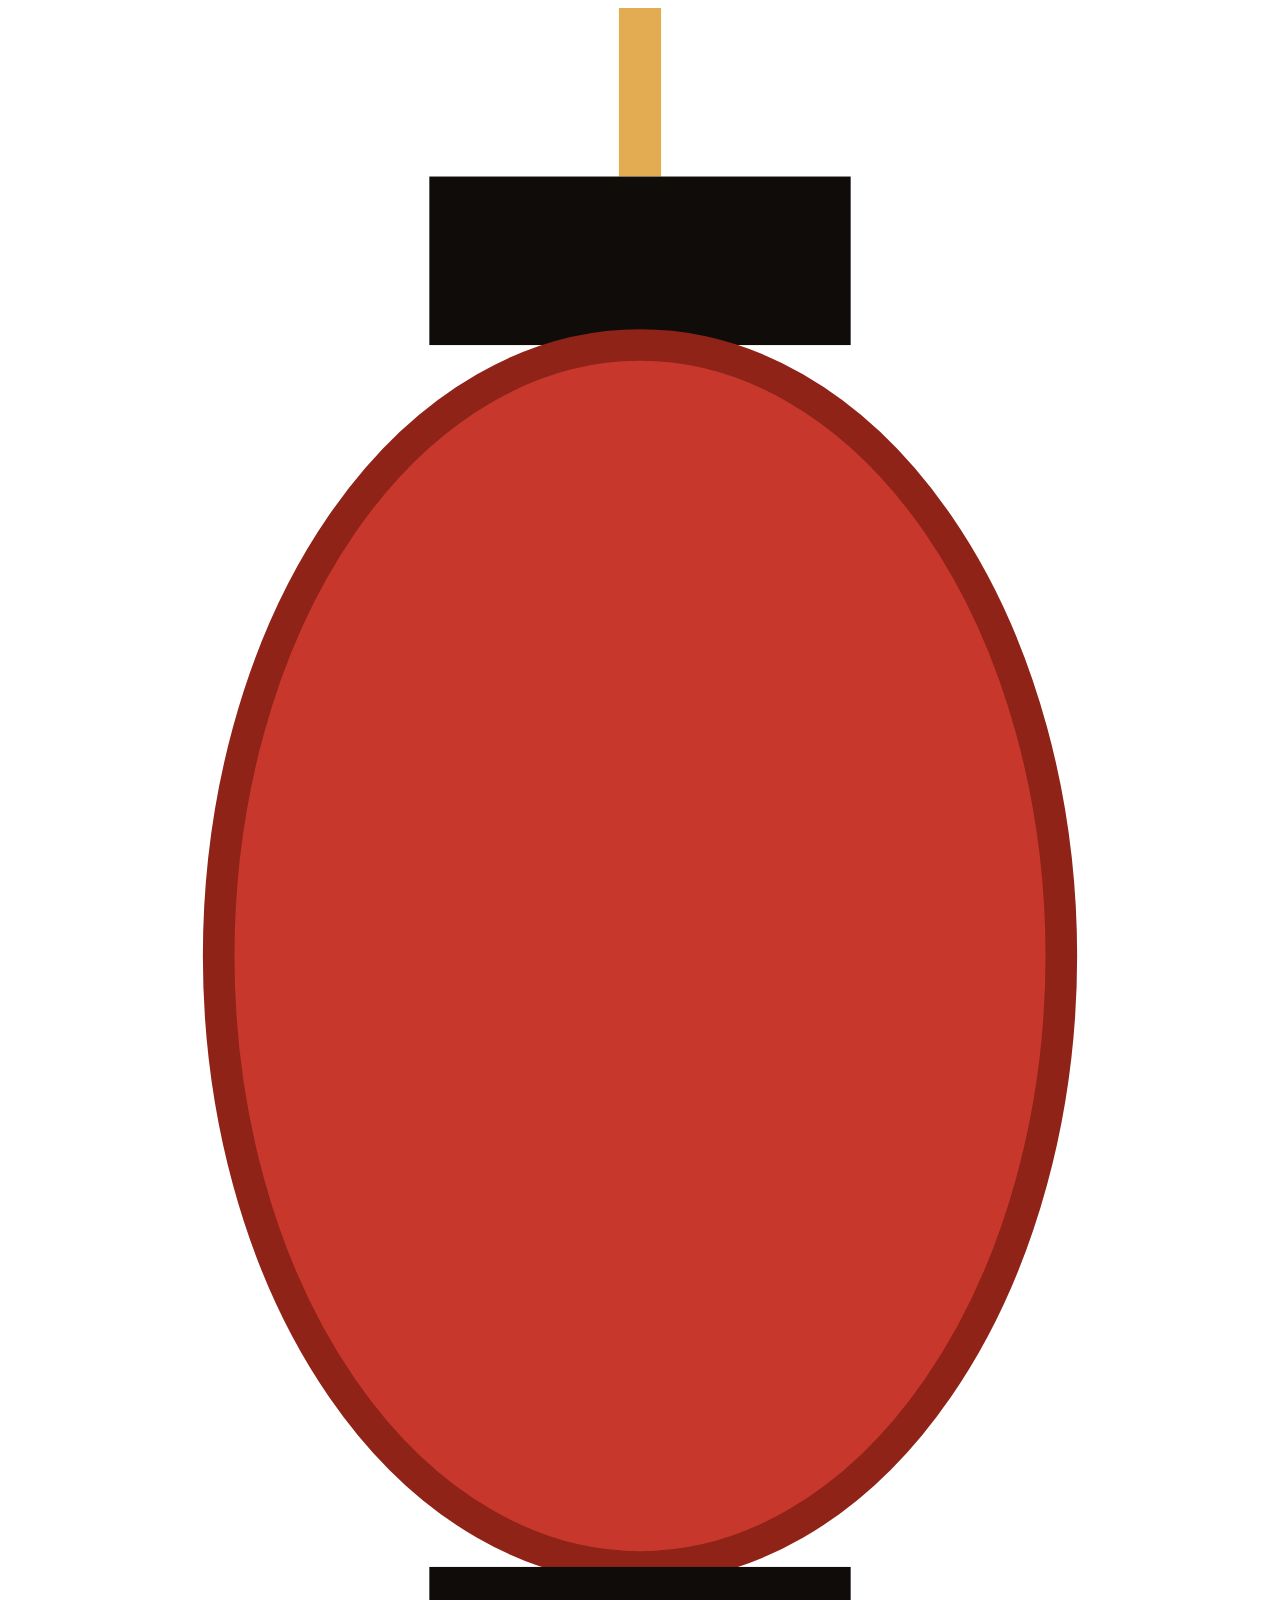
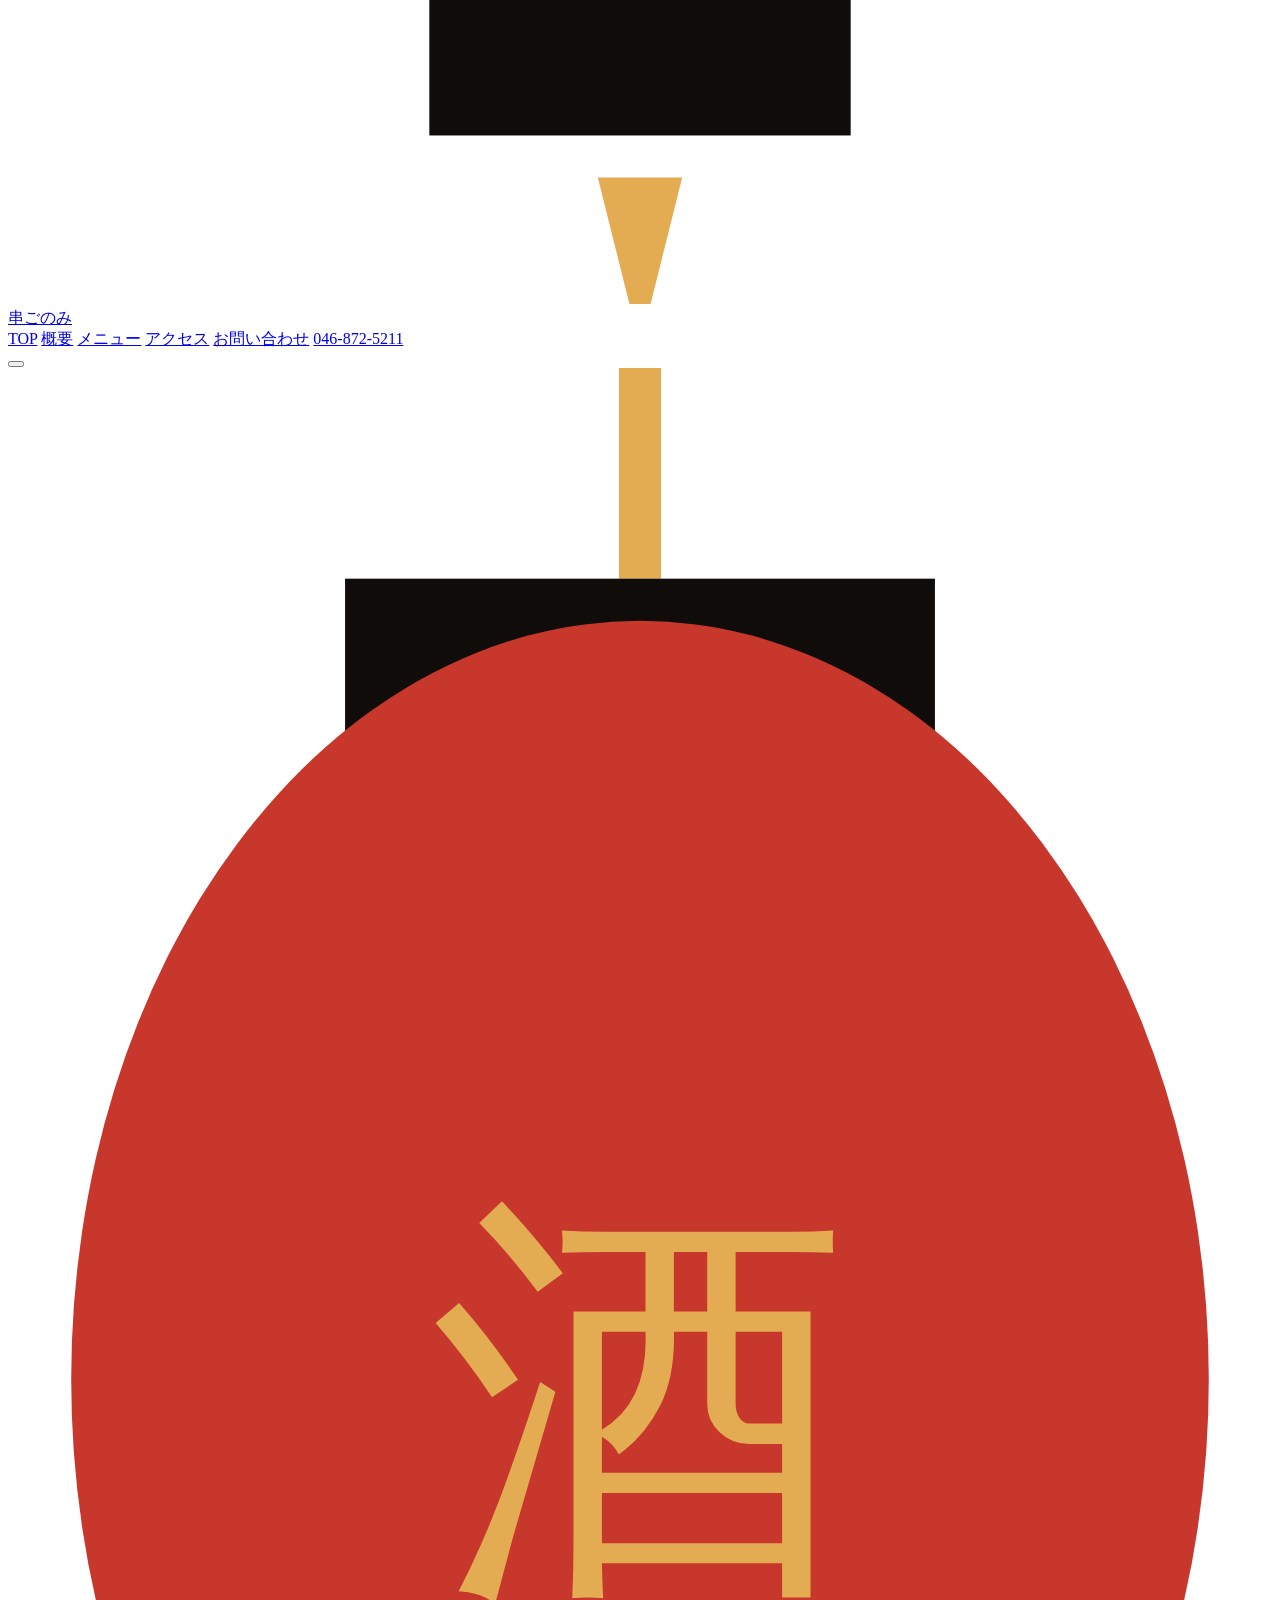
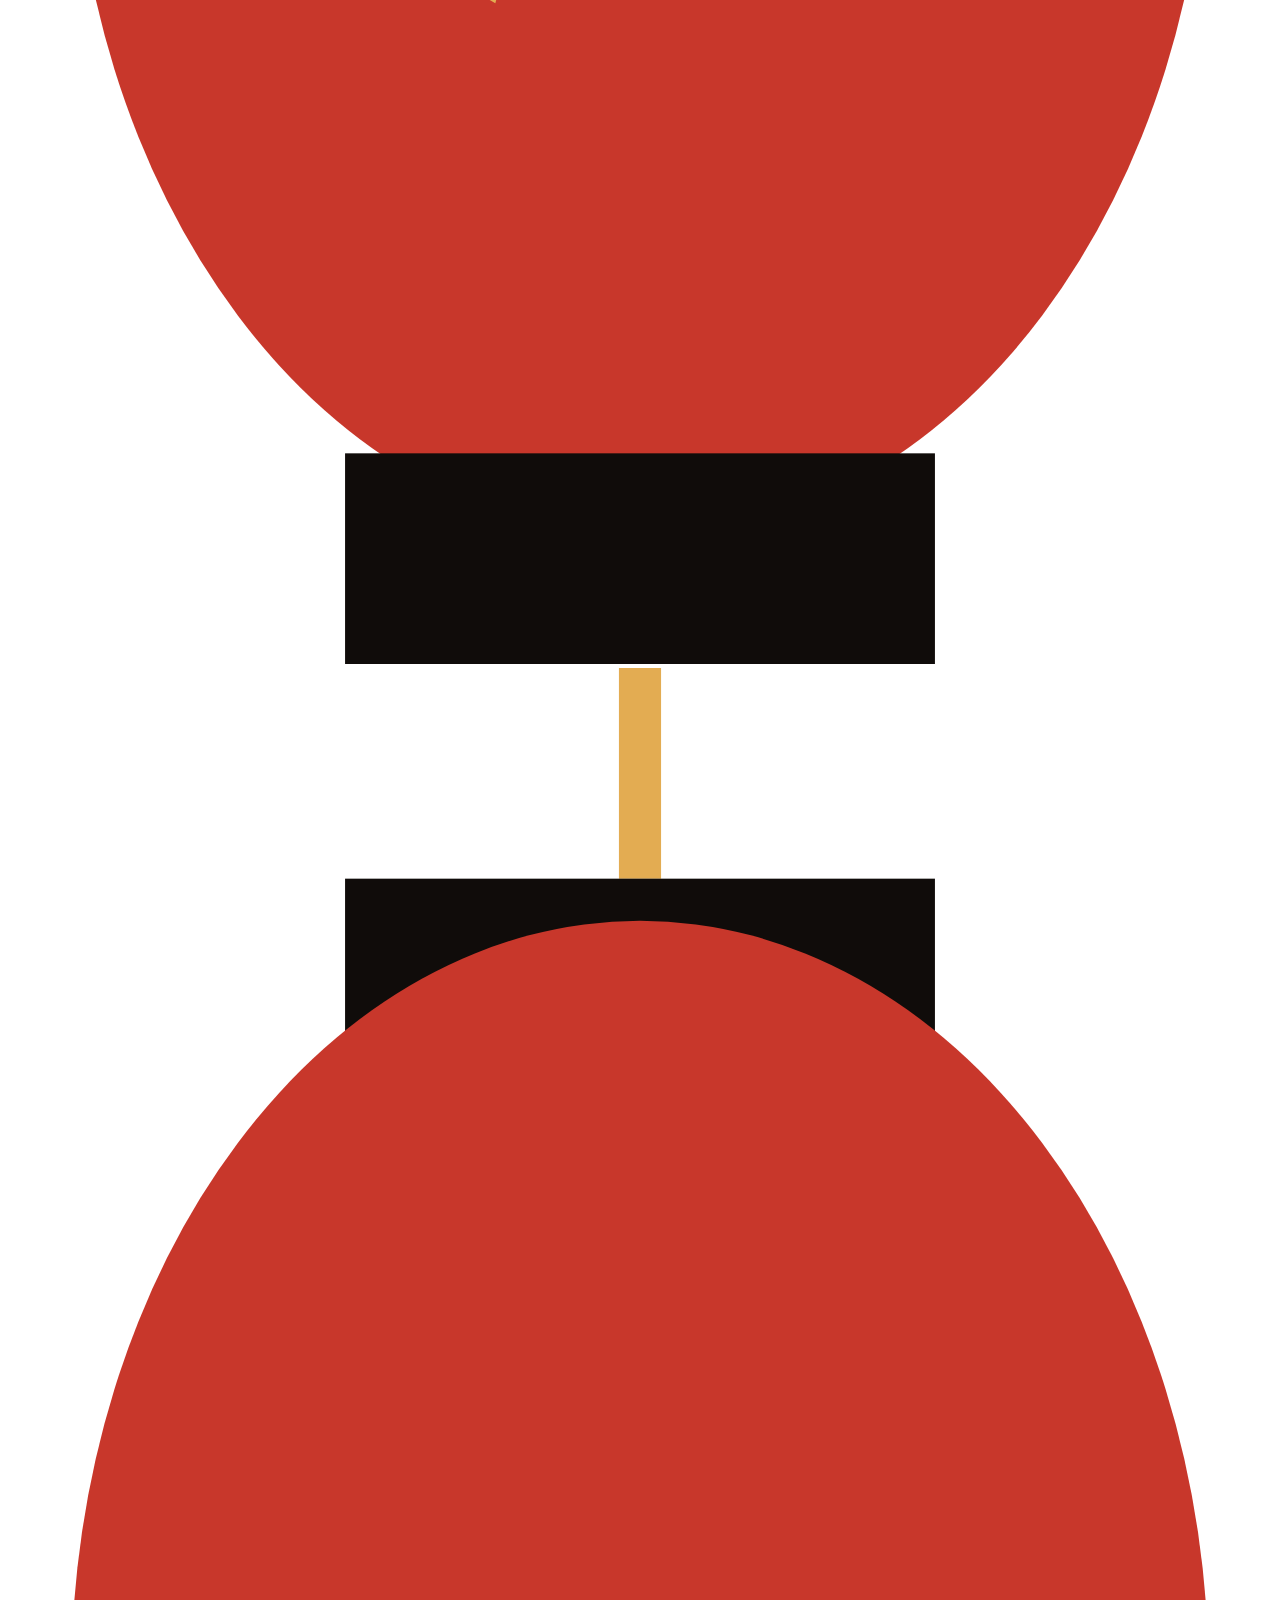
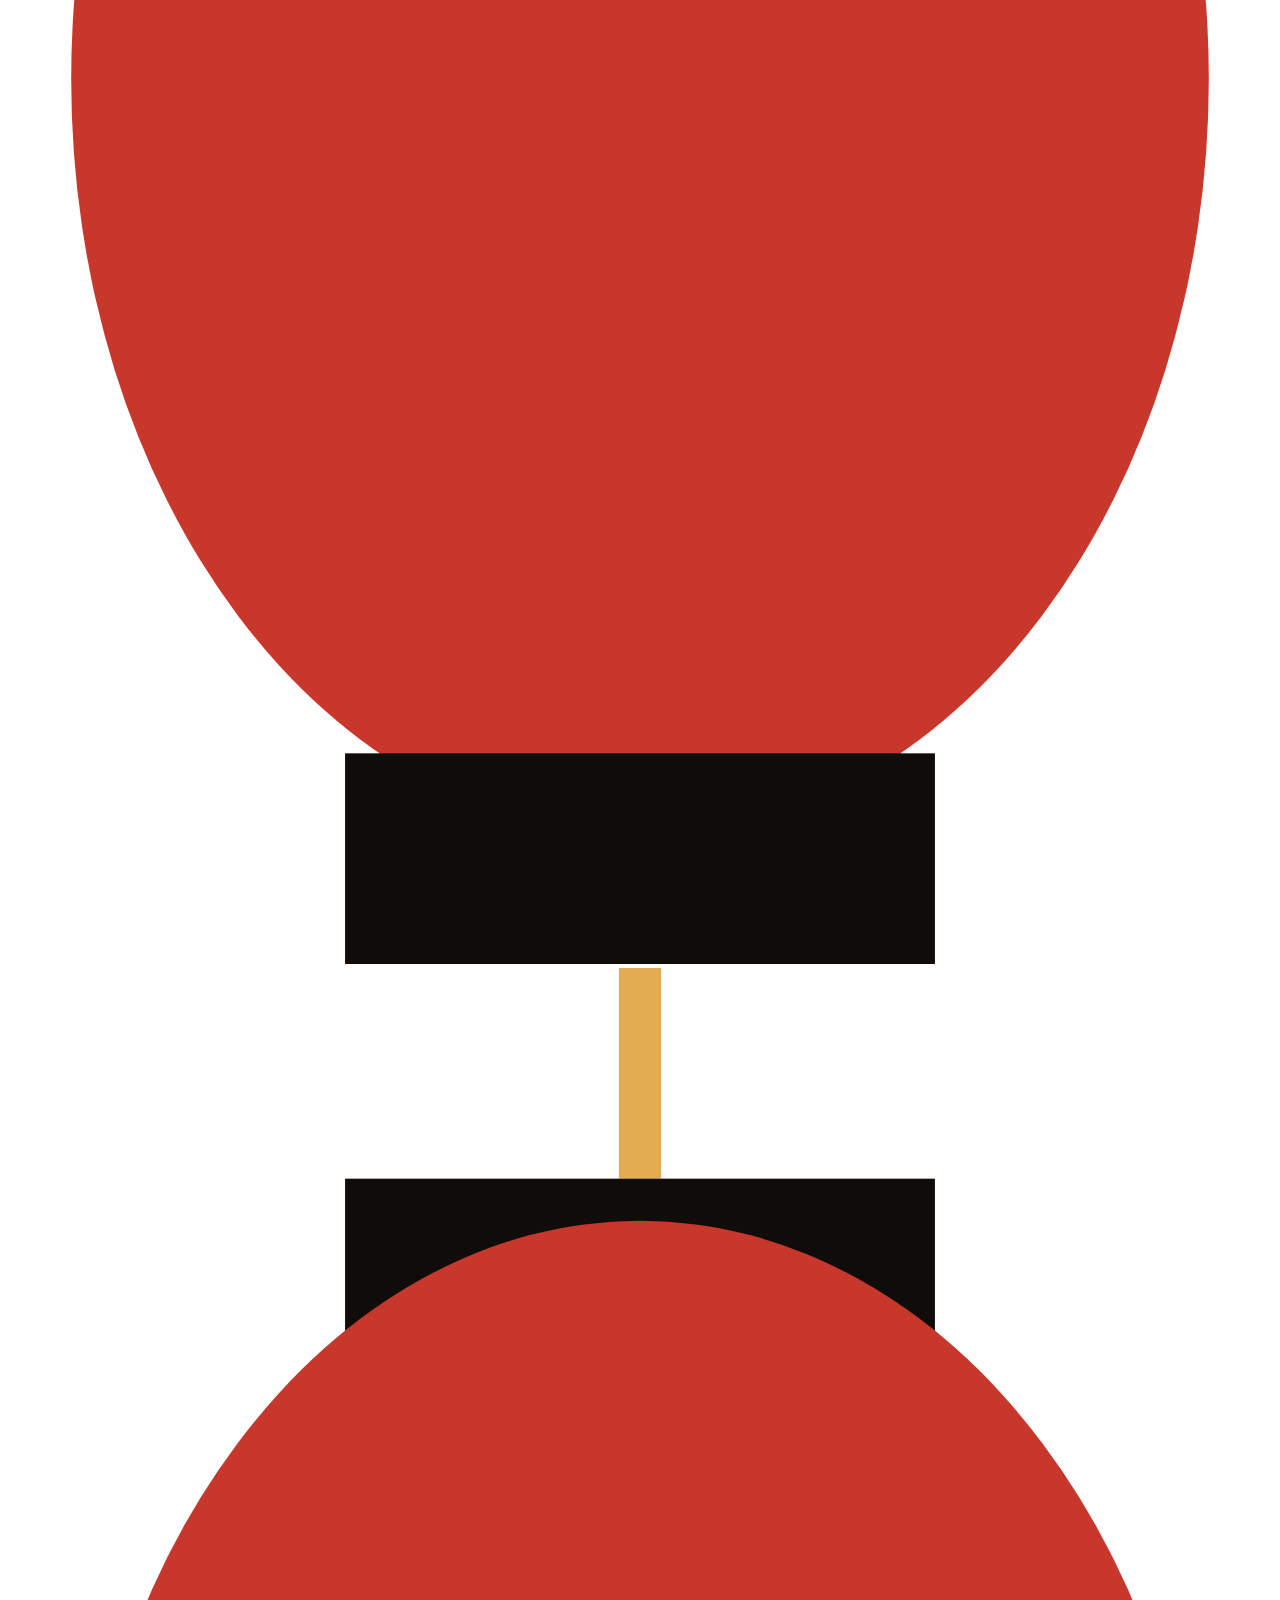
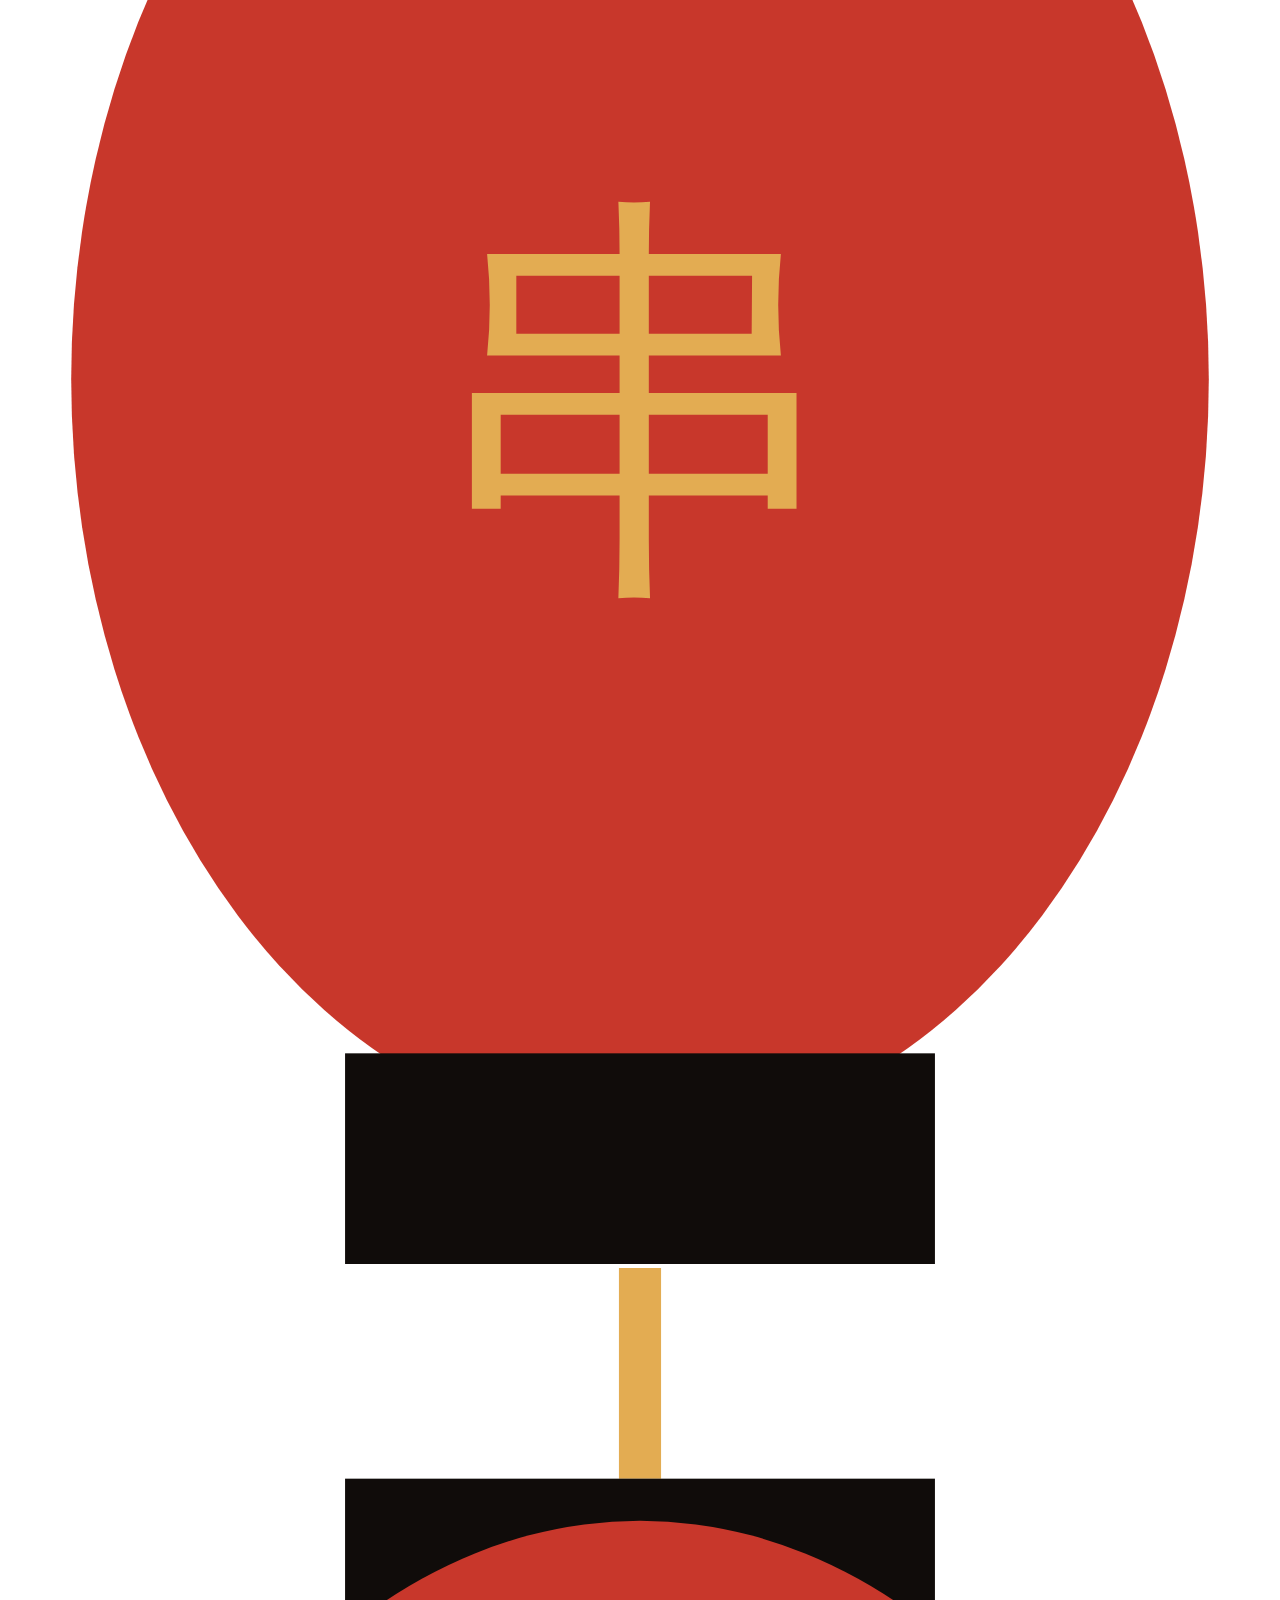
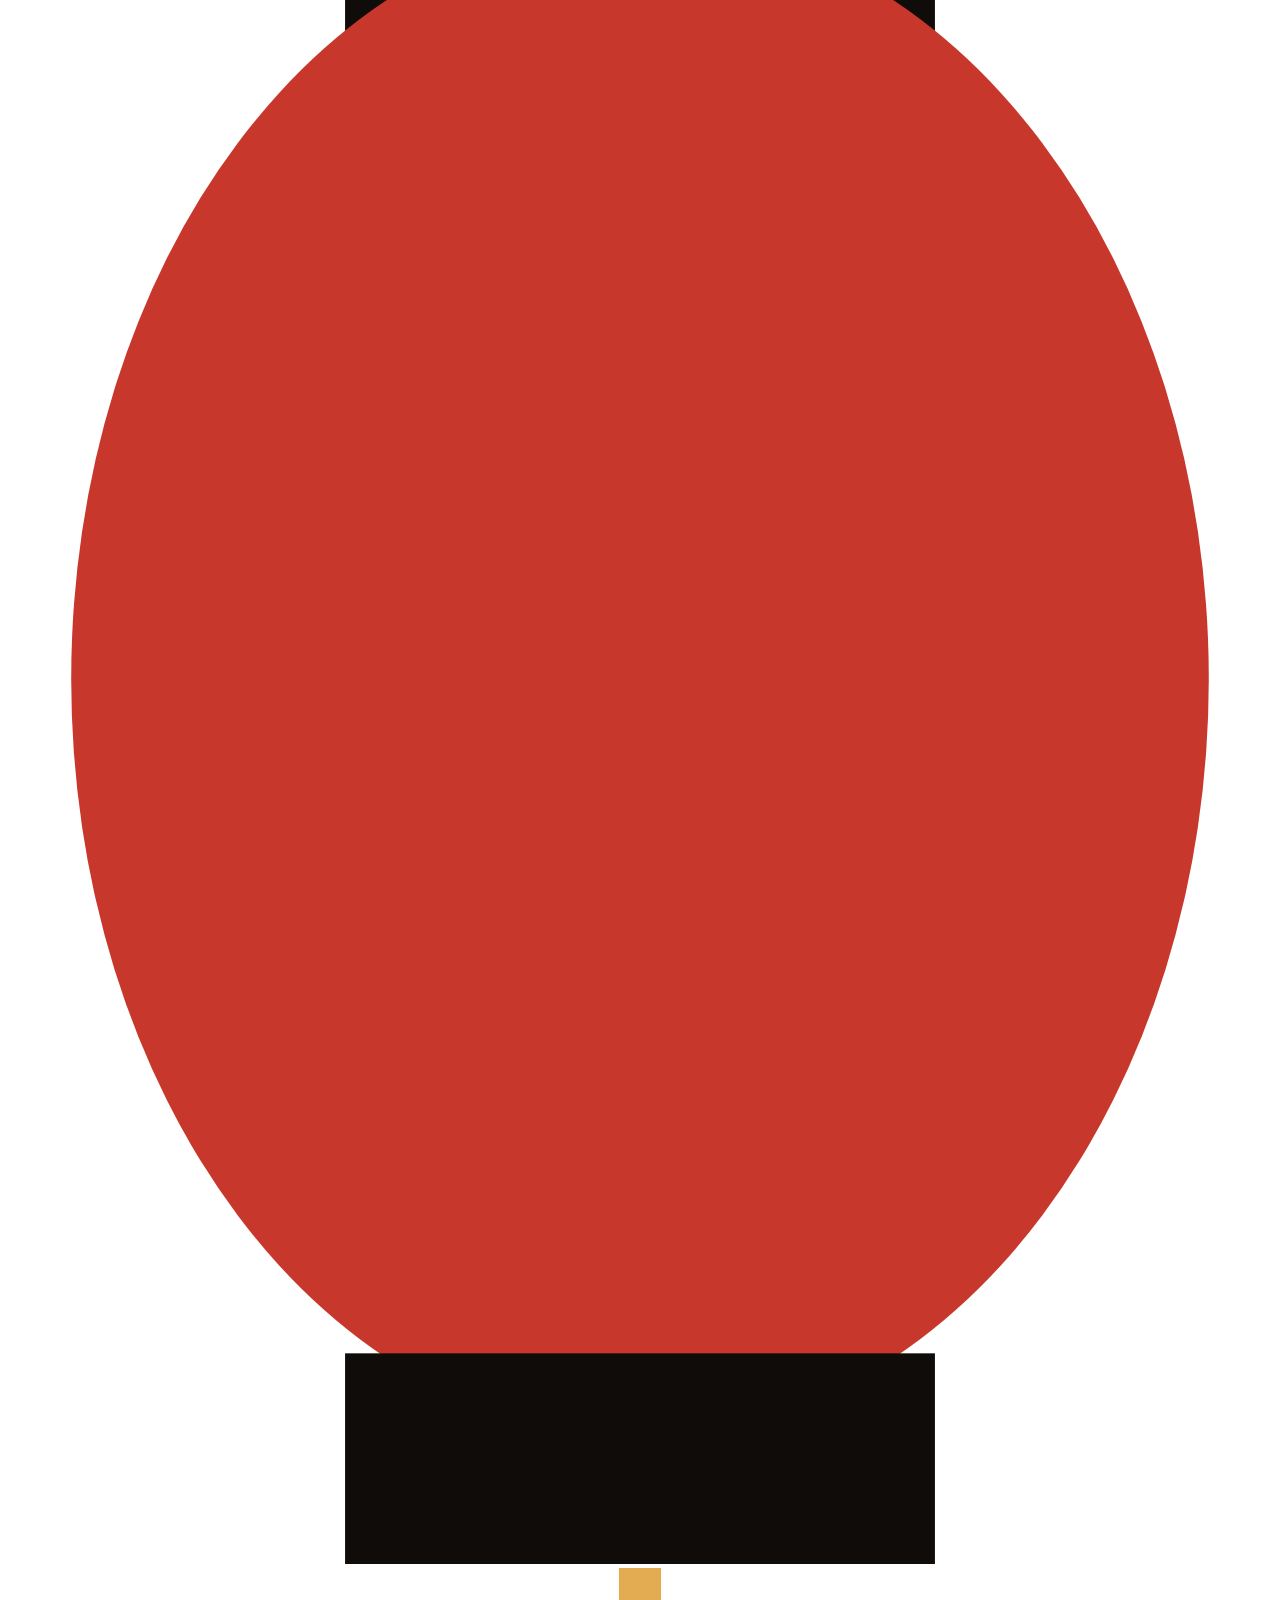
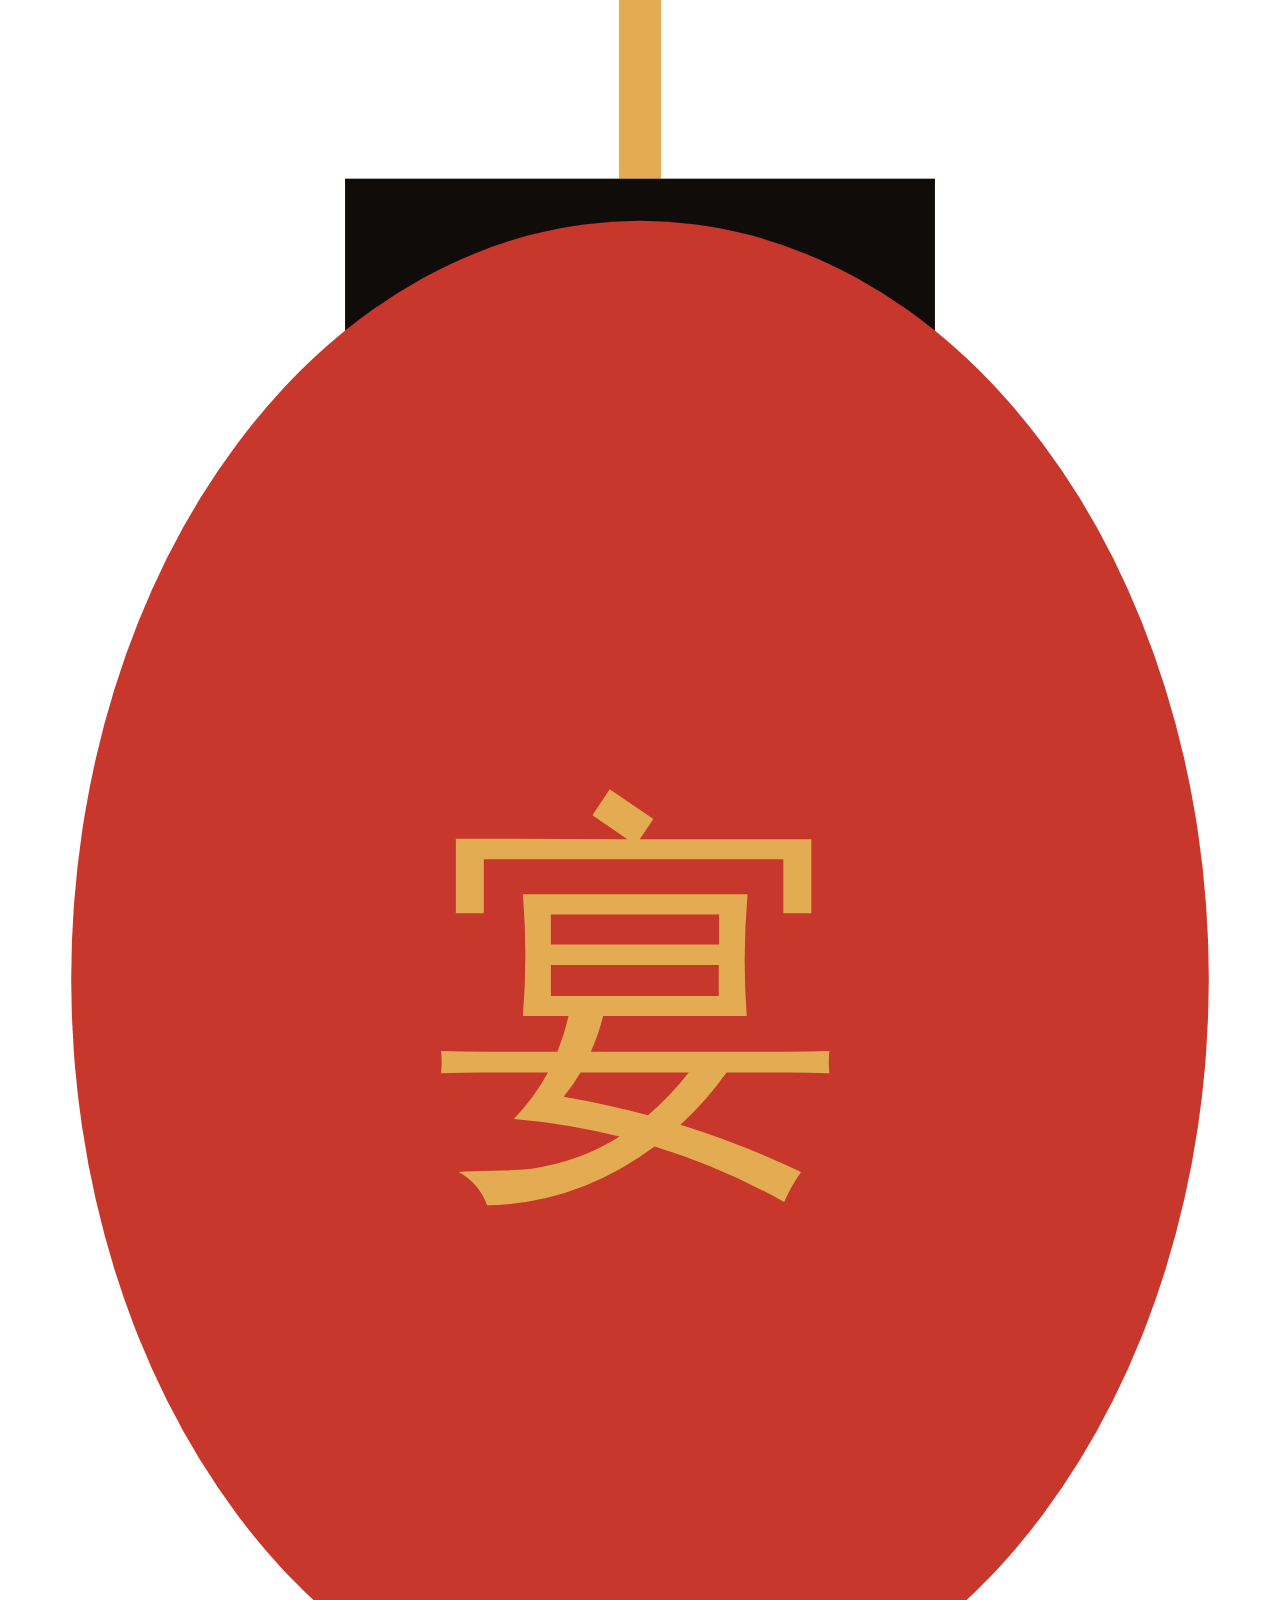
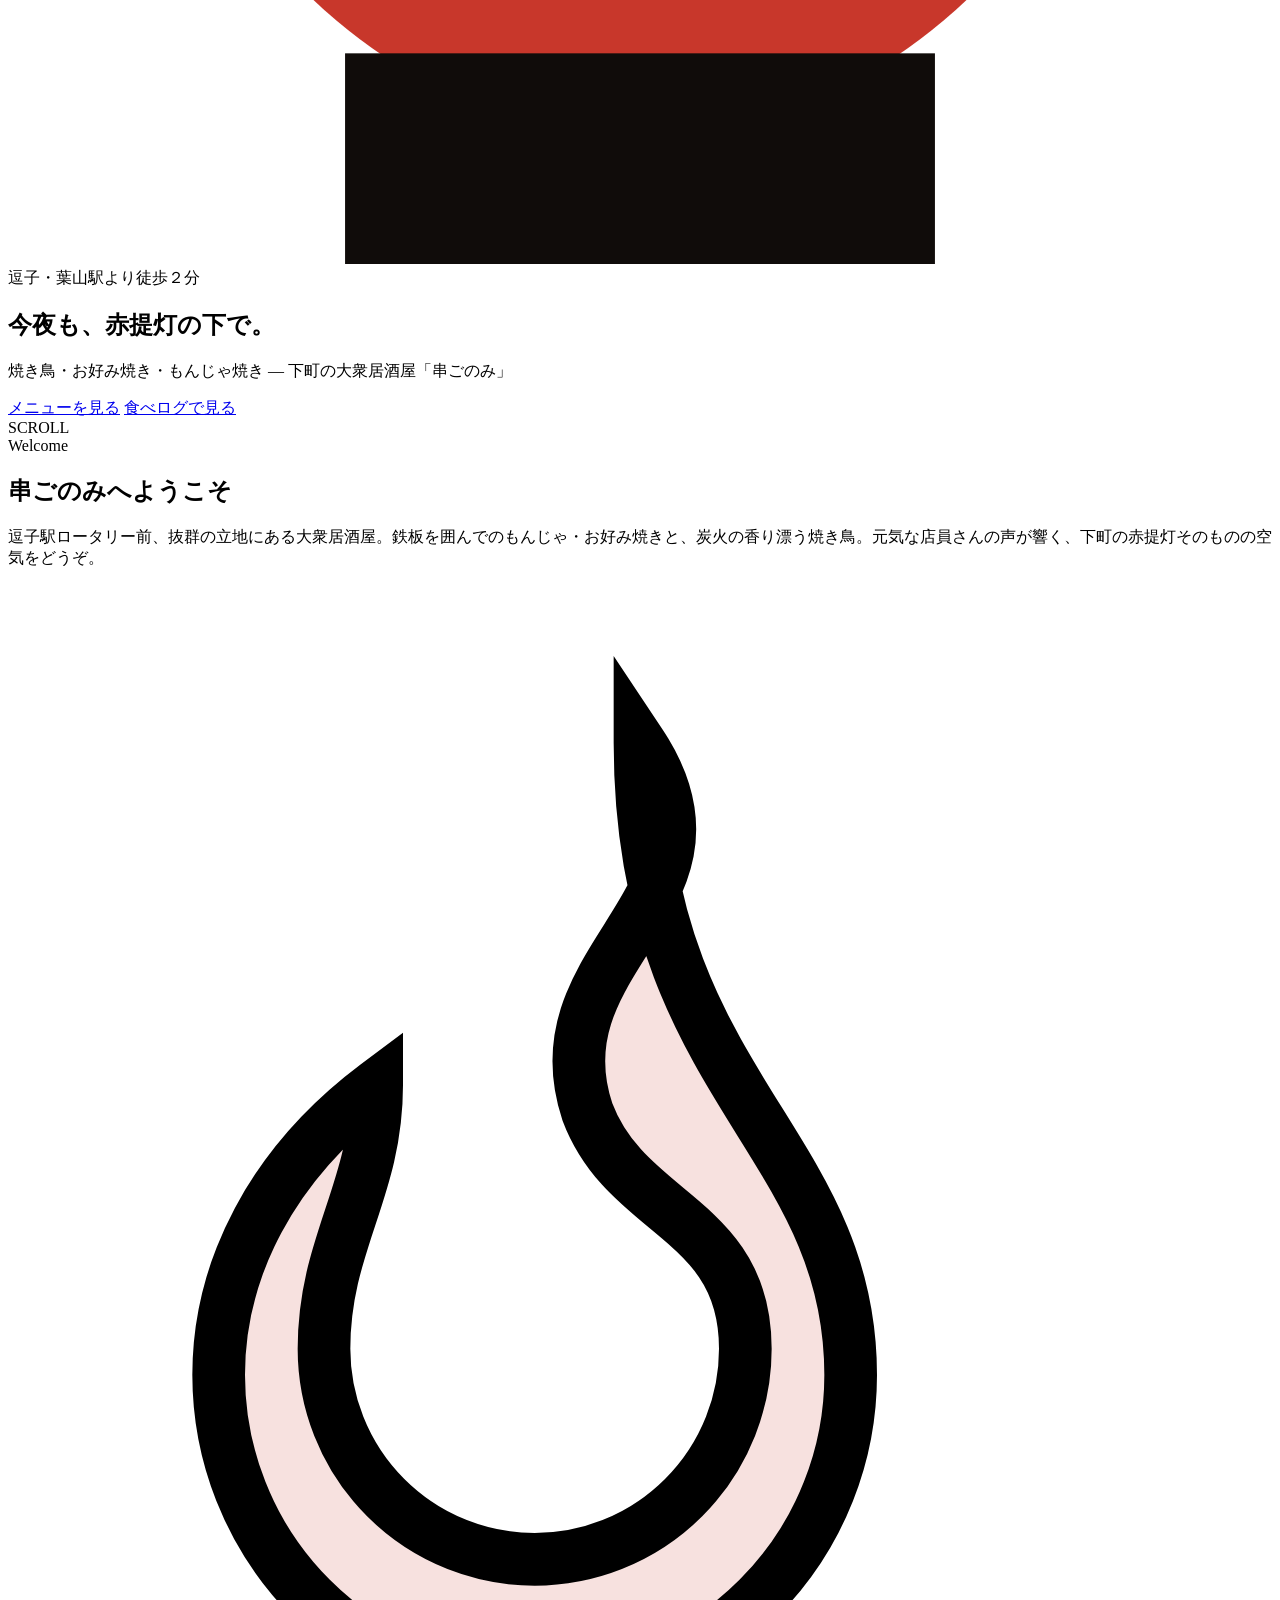
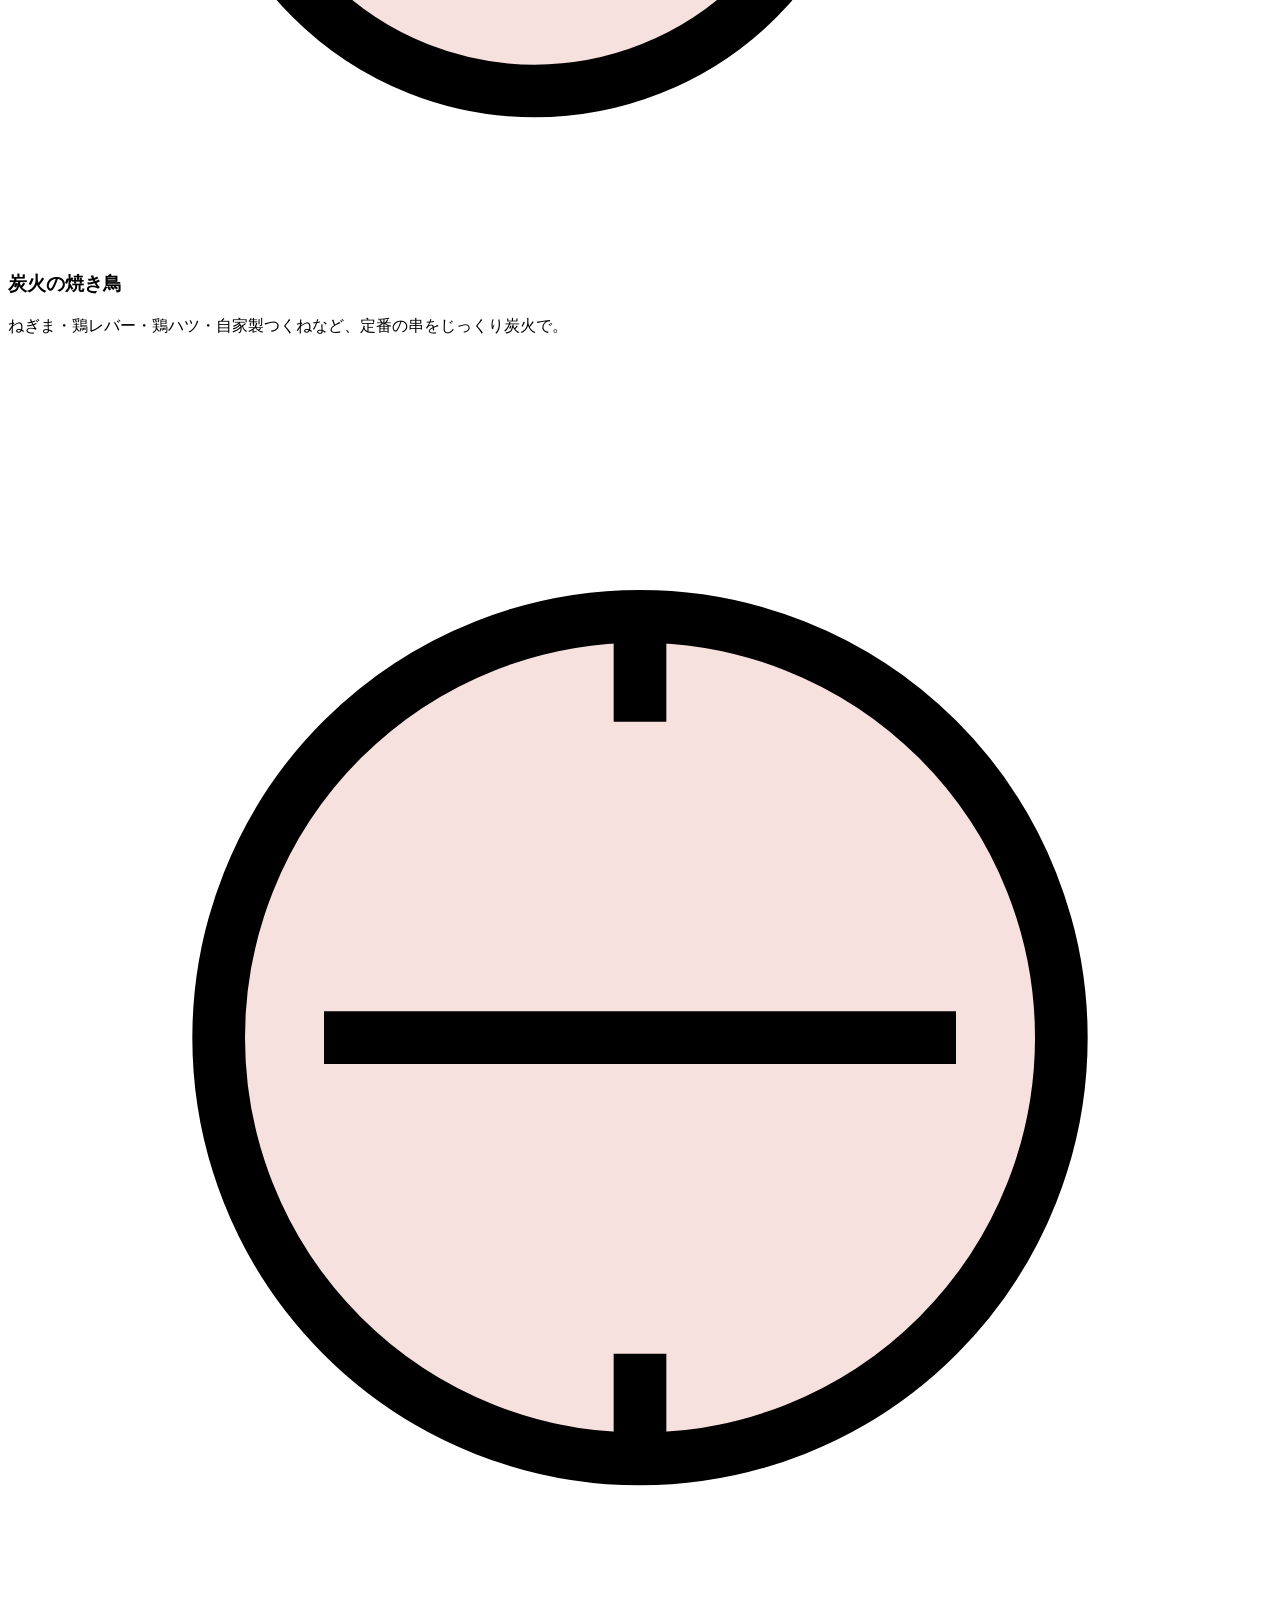
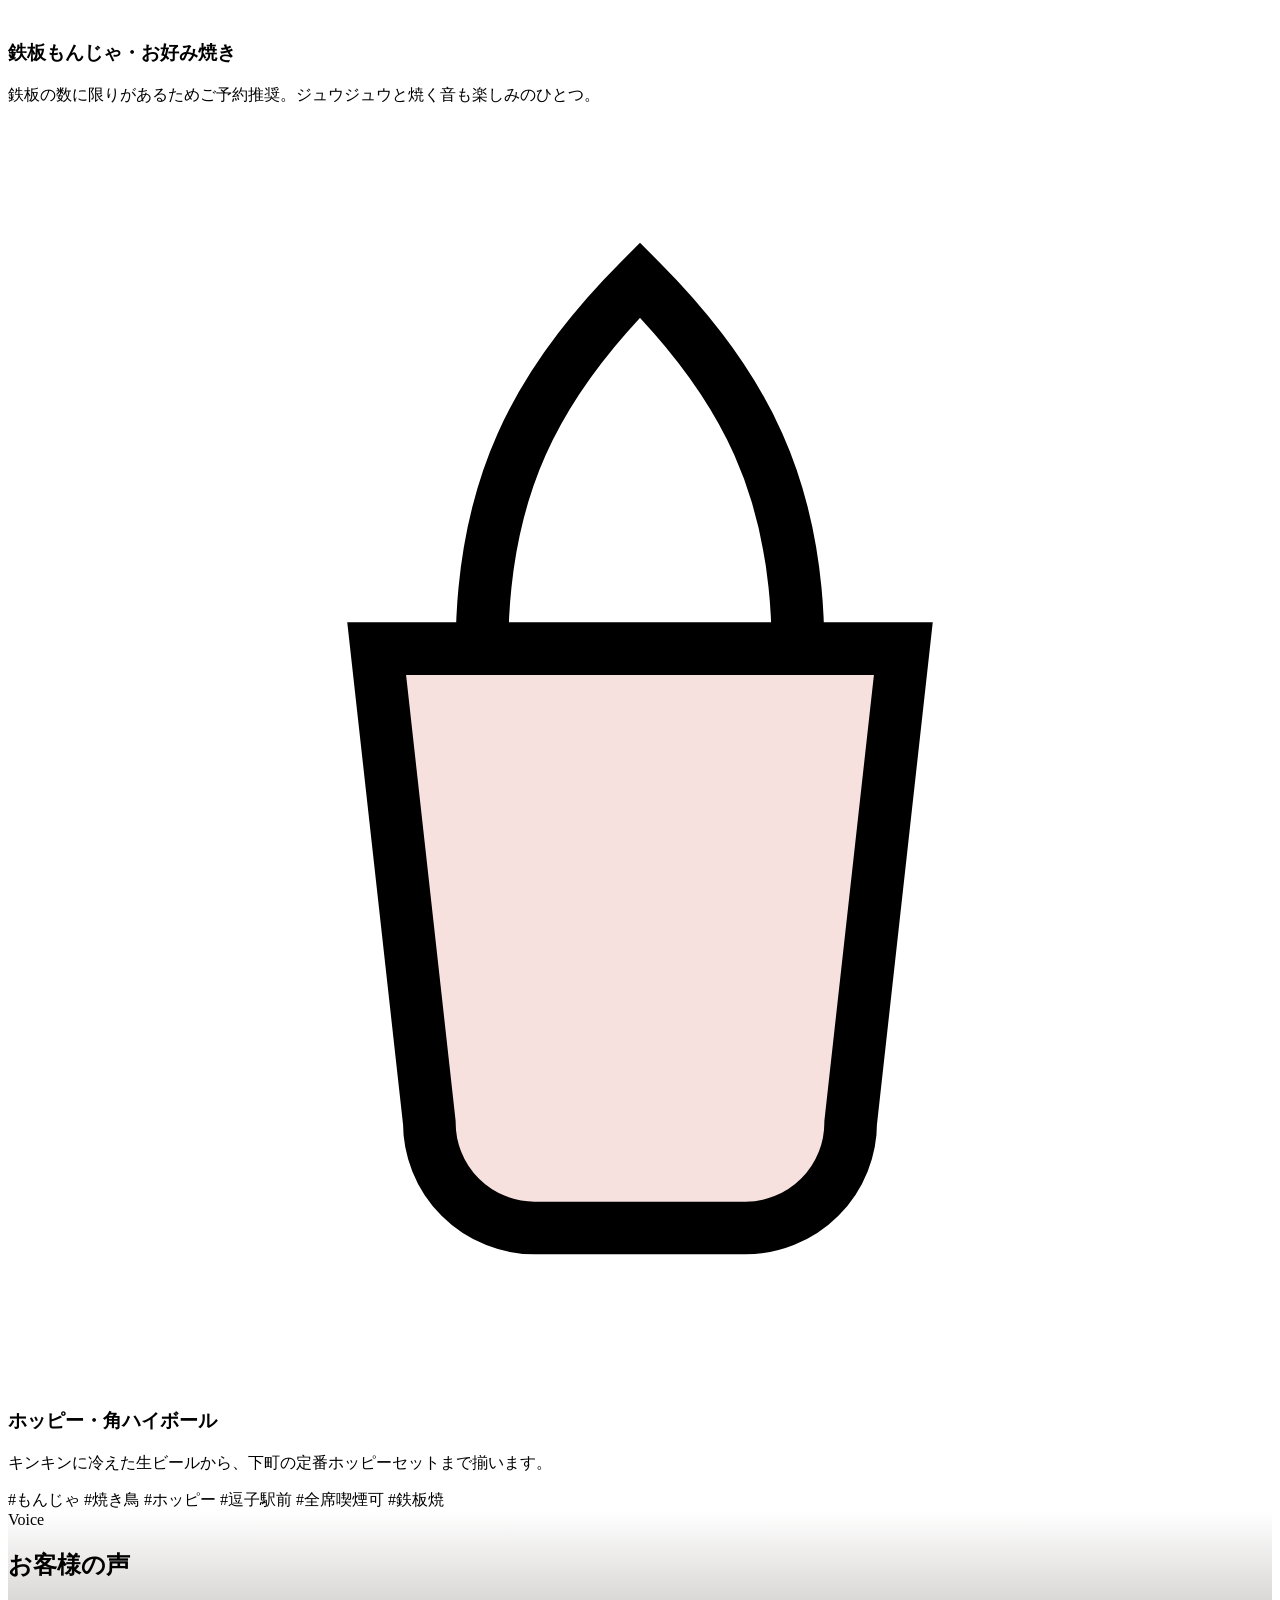
==== index.html @ 883f3aab "Add files via upload" ====
<!doctype html>
<html lang="ja">
<head>
<meta charset="UTF-8">
<meta name="viewport" content="width=device-width, initial-scale=1.0">
<title>串ごのみ｜逗子・葉山駅すぐの大衆居酒屋（焼き鳥・お好み焼き・もんじゃ）</title>
<meta name="description" content="逗子・葉山駅から徒歩2分。焼き鳥・お好み焼き・もんじゃが自慢の下町大衆居酒屋「串ごのみ」。赤提灯の灯る店内で、鉄板を囲みながらゆったりと。">
<link rel="icon" href="data:image/svg+xml,%3Csvg xmlns='http://www.w3.org/2000/svg' viewBox='0 0 60 90'%3E%3Cellipse cx='30' cy='45' rx='24' ry='32' fill='%23c8372b'/%3E%3Crect x='20' y='8' width='20' height='10' fill='%23100c0a'/%3E%3Crect x='20' y='72' width='20' height='10' fill='%23100c0a'/%3E%3C/svg%3E">
<link rel="stylesheet" href="css/style.css">
</head>
<body>

<div class="noren-curtain"><span></span><span></span><span></span><span></span></div>

<header class="site-header">
  <div class="header-inner">
    <a href="index.html" class="logo">
      <svg class="lantern-mini" viewBox="0 0 60 90" xmlns="http://www.w3.org/2000/svg">
        <line x1="30" y1="0" x2="30" y2="8" stroke="#e3ac52" stroke-width="2"/>
        <rect x="20" y="8" width="20" height="8" fill="#100c0a"/>
        <ellipse cx="30" cy="45" rx="20" ry="29" fill="#c8372b"/>
        <ellipse cx="30" cy="45" rx="20" ry="29" fill="none" stroke="#8f2318" stroke-width="1.5"/>
        <rect x="20" y="74" width="20" height="8" fill="#100c0a"/>
        <path d="M28 84 L32 84 L30 92 Z" fill="#e3ac52"/>
      </svg>
      串ごのみ
    </a>
    <nav class="nav">
      <a href="index.html">TOP</a>
      <a href="about.html">概要</a>
      <a href="menu.html">メニュー</a>
      <a href="access.html">アクセス</a>
      <a href="contact.html">お問い合わせ</a>
      <a href="tel:0468725211" class="btn-call">046-872-5211</a>
    </nav>
    <button class="hamburger" aria-label="メニュー"><span></span><span></span><span></span></button>
  </div>
</header>

<main>
  <section class="hero">
    <div class="hero-lanterns">
      <svg class="lantern" viewBox="0 0 60 90"><line x1="30" y1="0" x2="30" y2="10" stroke="#e3ac52" stroke-width="2"/><rect x="16" y="10" width="28" height="10" fill="#100c0a"/><ellipse cx="30" cy="48" rx="27" ry="36" fill="#c8372b"/><text x="30" y="56" text-anchor="middle" font-size="20" fill="#e3ac52" font-family="serif">酒</text><rect x="16" y="80" width="28" height="10" fill="#100c0a"/></svg>
      <svg class="lantern" viewBox="0 0 60 90"><line x1="30" y1="0" x2="30" y2="10" stroke="#e3ac52" stroke-width="2"/><rect x="16" y="10" width="28" height="10" fill="#100c0a"/><ellipse cx="30" cy="48" rx="27" ry="36" fill="#c8372b"/><rect x="16" y="80" width="28" height="10" fill="#100c0a"/></svg>
      <svg class="lantern" viewBox="0 0 60 90"><line x1="30" y1="0" x2="30" y2="10" stroke="#e3ac52" stroke-width="2"/><rect x="16" y="10" width="28" height="10" fill="#100c0a"/><ellipse cx="30" cy="48" rx="27" ry="36" fill="#c8372b"/><text x="30" y="56" text-anchor="middle" font-size="20" fill="#e3ac52" font-family="serif">串</text><rect x="16" y="80" width="28" height="10" fill="#100c0a"/></svg>
      <svg class="lantern" viewBox="0 0 60 90"><line x1="30" y1="0" x2="30" y2="10" stroke="#e3ac52" stroke-width="2"/><rect x="16" y="10" width="28" height="10" fill="#100c0a"/><ellipse cx="30" cy="48" rx="27" ry="36" fill="#c8372b"/><rect x="16" y="80" width="28" height="10" fill="#100c0a"/></svg>
      <svg class="lantern" viewBox="0 0 60 90"><line x1="30" y1="0" x2="30" y2="10" stroke="#e3ac52" stroke-width="2"/><rect x="16" y="10" width="28" height="10" fill="#100c0a"/><ellipse cx="30" cy="48" rx="27" ry="36" fill="#c8372b"/><text x="30" y="56" text-anchor="middle" font-size="20" fill="#e3ac52" font-family="serif">宴</text><rect x="16" y="80" width="28" height="10" fill="#100c0a"/></svg>
    </div>
    <div class="hero-content">
      <span class="hero-eyebrow">逗子・葉山駅より徒歩２分</span>
      <h1 class="hero-title">今夜も、<span>赤提灯</span>の下で。</h1>
      <p class="hero-sub">焼き鳥・お好み焼き・もんじゃ焼き ― 下町の大衆居酒屋「串ごのみ」</p>
      <div class="hero-actions">
        <a href="menu.html" class="btn btn-primary">メニューを見る</a>
        <a href="https://tabelog.com/kanagawa/A1406/A140602/14063740/" target="_blank" rel="noopener" class="btn btn-outline">食べログで見る</a>
      </div>
    </div>
    <div class="hero-scroll"><span>SCROLL</span><span class="line"></span></div>
  </section>

  <section id="intro">
    <div class="wrap">
      <div class="section-title-wrap reveal">
        <span class="section-eyebrow">Welcome</span>
        <h2 class="section-title">串ごのみへようこそ</h2>
        <div class="divider"></div>
        <p class="section-desc">逗子駅ロータリー前、抜群の立地にある大衆居酒屋。鉄板を囲んでのもんじゃ・お好み焼きと、炭火の香り漂う焼き鳥。元気な店員さんの声が響く、下町の赤提灯そのものの空気をどうぞ。</p>
      </div>

      <div class="grid-3">
        <div class="feature-card reveal">
          <svg class="feature-icon" viewBox="0 0 48 48" fill="none" xmlns="http://www.w3.org/2000/svg">
            <path d="M24 6c4 6-4 8-2 14 1.5 4 6 4 6 9a8 8 0 1 1-16 0c0-4 2-6 2-10-4 3-6 7-6 11a12 12 0 0 0 24 0c0-9-8-11-8-24z" stroke="currentColor" stroke-width="2" fill="rgba(200,55,43,.15)"/>
          </svg>
          <h3>炭火の焼き鳥</h3>
          <p>ねぎま・鶏レバー・鶏ハツ・自家製つくねなど、定番の串をじっくり炭火で。</p>
        </div>
        <div class="feature-card reveal reveal-delay-1">
          <svg class="feature-icon" viewBox="0 0 48 48" fill="none" xmlns="http://www.w3.org/2000/svg">
            <circle cx="24" cy="26" r="16" stroke="currentColor" stroke-width="2" fill="rgba(200,55,43,.15)"/>
            <path d="M12 26h24M24 10v4M24 38v4" stroke="currentColor" stroke-width="2"/>
          </svg>
          <h3>鉄板もんじゃ・お好み焼き</h3>
          <p>鉄板の数に限りがあるためご予約推奨。ジュウジュウと焼く音も楽しみのひとつ。</p>
        </div>
        <div class="feature-card reveal reveal-delay-2">
          <svg class="feature-icon" viewBox="0 0 48 48" fill="none" xmlns="http://www.w3.org/2000/svg">
            <path d="M14 20h20l-2 18a4 4 0 0 1-4 4H20a4 4 0 0 1-4-4l-2-18z" stroke="currentColor" stroke-width="2" fill="rgba(200,55,43,.15)"/>
            <path d="M18 20c0-6 2-10 6-14 4 4 6 8 6 14" stroke="currentColor" stroke-width="2"/>
          </svg>
          <h3>ホッピー・角ハイボール</h3>
          <p>キンキンに冷えた生ビールから、下町の定番ホッピーセットまで揃います。</p>
        </div>
      </div>

      <div class="tag-row reveal">
        <span class="tag">#もんじゃ</span>
        <span class="tag">#焼き鳥</span>
        <span class="tag">#ホッピー</span>
        <span class="tag">#逗子駅前</span>
        <span class="tag">#全席喫煙可</span>
        <span class="tag">#鉄板焼</span>
      </div>
    </div>
  </section>

  <section id="voice" style="background:linear-gradient(180deg, transparent, rgba(46,33,25,.35), transparent);">
    <div class="wrap">
      <div class="section-title-wrap reveal">
        <span class="section-eyebrow">Voice</span>
        <h2 class="section-title">お客様の声</h2>
        <div class="divider"></div>
      </div>
      <div class="quote-strip">
        <div class="quote-card reveal">
          <div class="stars">★★★☆☆</div>
          <p>「鉄板焼きありました。居酒屋の通常メニューも勢ぞろい。串焼きなどいろいろあり、雰囲気は海の家みたいで提灯が天井から飾られていて…」</p>
        </div>
        <div class="quote-card reveal reveal-delay-1">
          <div class="stars">★★★☆☆</div>
          <p>「強くて優しい大ママさんと、愉快な姐さん・兄さんが経営。もんじゃ・お好み焼きと串焼き・やきとりが定番で、居酒屋メニューも満盛り。逗子駅ロータリー前の完璧な立地。」</p>
        </div>
        <div class="quote-card reveal reveal-delay-2">
          <div class="stars">★★★☆☆</div>
          <p>「店員さん元気でテキパキしていて感じがいいです。鉄板ありの席はもんじゃやお好み焼きも焼けて楽しい。おすすめや定番のつまみもいい。」</p>
        </div>
      </div>
      <p class="section-desc reveal" style="margin-top:24px;font-size:.78rem;">※食べログの口コミより一部抜粋（2023〜2025年投稿）</p>
    </div>
  </section>

  <section id="cta">
    <div class="wrap">
      <div class="cta-band reveal">
        <h2>今夜は、串ごのみで一杯。</h2>
        <p>逗子・葉山駅から徒歩２分。鉄板席はお電話でのご予約がおすすめです。</p>
        <div class="hero-actions">
          <a href="tel:0468725211" class="btn btn-primary">電話する（046-872-5211）</a>
          <a href="access.html" class="btn btn-outline">アクセスを見る</a>
        </div>
      </div>
    </div>
  </section>
</main>

<footer class="site-footer">
  <div class="wrap">
    <div class="footer-lanterns">
      <svg class="lantern-mini" viewBox="0 0 60 90"><ellipse cx="30" cy="45" rx="20" ry="29" fill="#c8372b"/><rect x="20" y="8" width="20" height="8" fill="#100c0a"/><rect x="20" y="74" width="20" height="8" fill="#100c0a"/></svg>
      <svg class="lantern-mini" viewBox="0 0 60 90"><ellipse cx="30" cy="45" rx="20" ry="29" fill="#c8372b"/><rect x="20" y="8" width="20" height="8" fill="#100c0a"/><rect x="20" y="74" width="20" height="8" fill="#100c0a"/></svg>
      <svg class="lantern-mini" viewBox="0 0 60 90"><ellipse cx="30" cy="45" rx="20" ry="29" fill="#c8372b"/><rect x="20" y="8" width="20" height="8" fill="#100c0a"/><rect x="20" y="74" width="20" height="8" fill="#100c0a"/></svg>
    </div>
    <div class="footer-logo">串ごのみ</div>
    <nav class="footer-nav">
      <a href="index.html">TOP</a>
      <a href="about.html">概要</a>
      <a href="menu.html">メニュー</a>
      <a href="access.html">アクセス</a>
      <a href="contact.html">お問い合わせ</a>
    </nav>
    <small>神奈川県逗子市逗子2-6-31 魚佐次ビル4F　TEL 046-872-5211　17:00-23:30<br>© 串ごのみ</small>
  </div>
</footer>

<script src="js/main.js"></script>
</body>
</html>
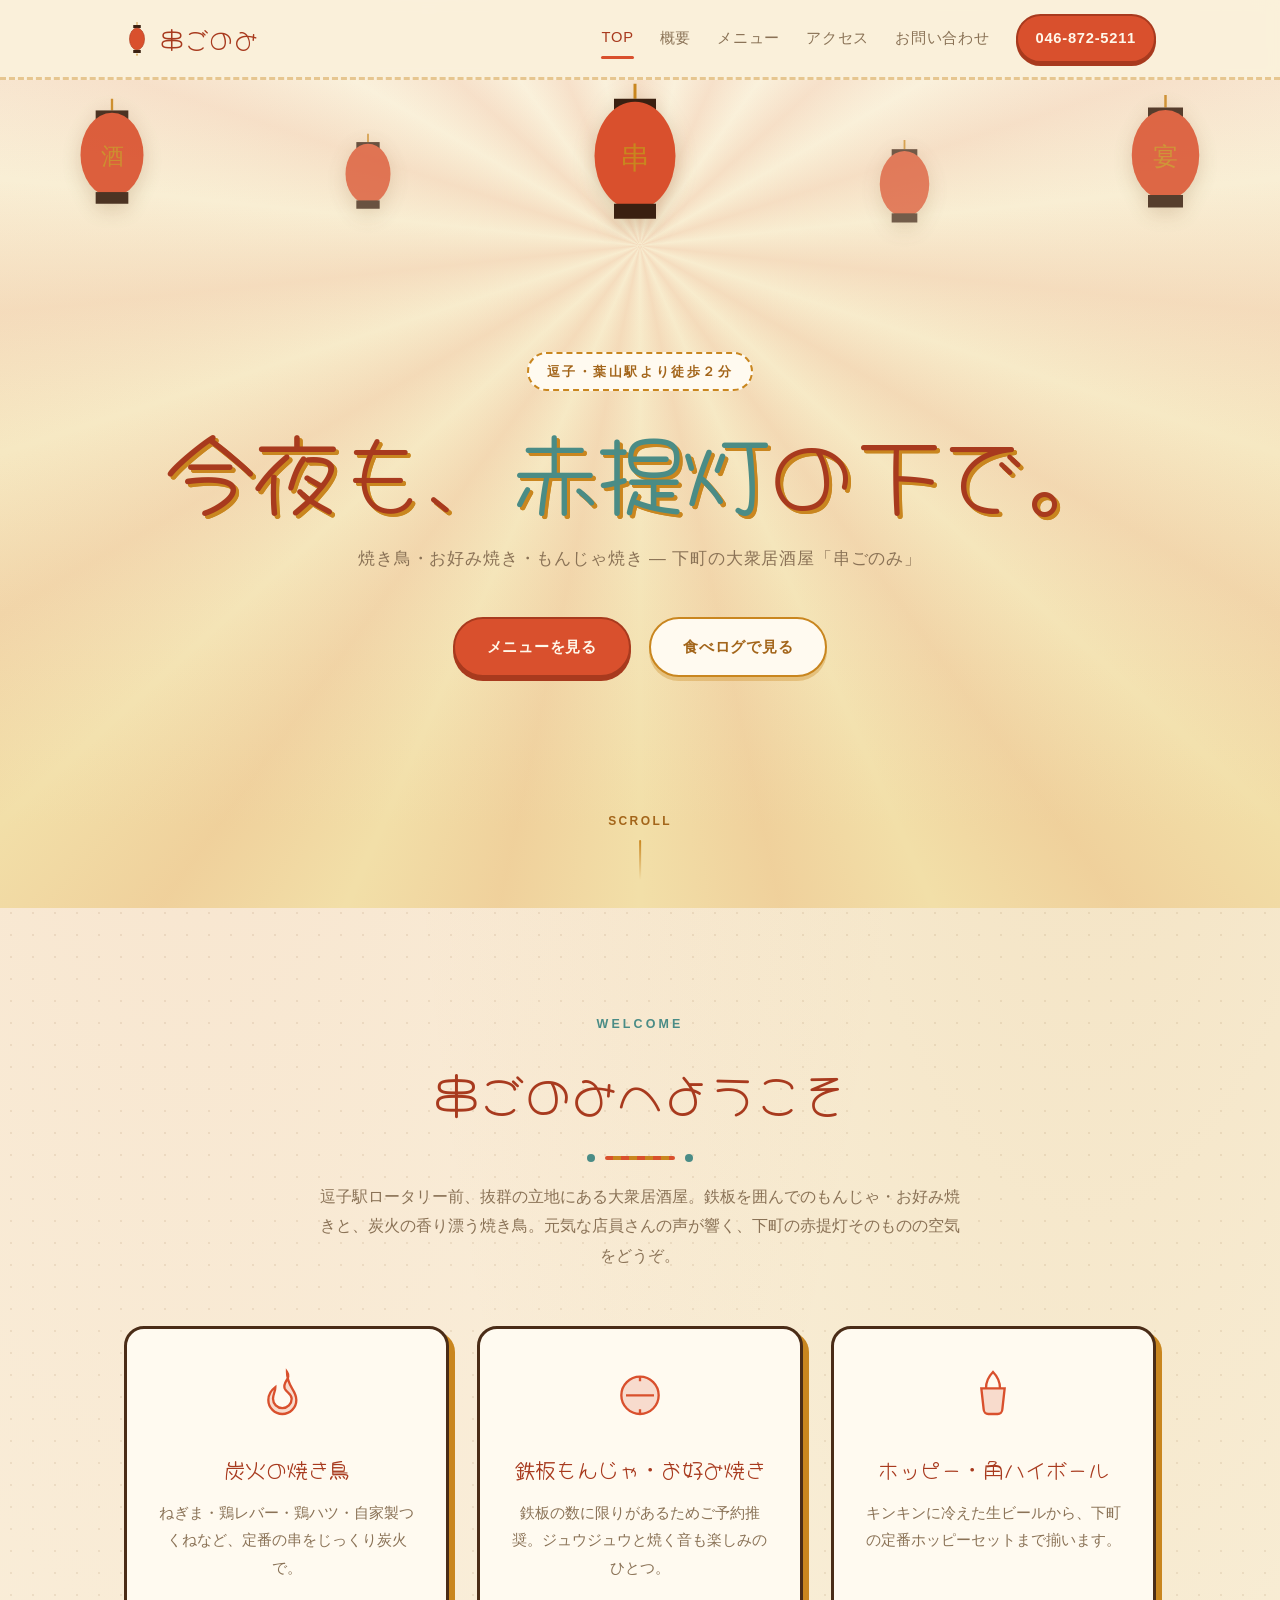
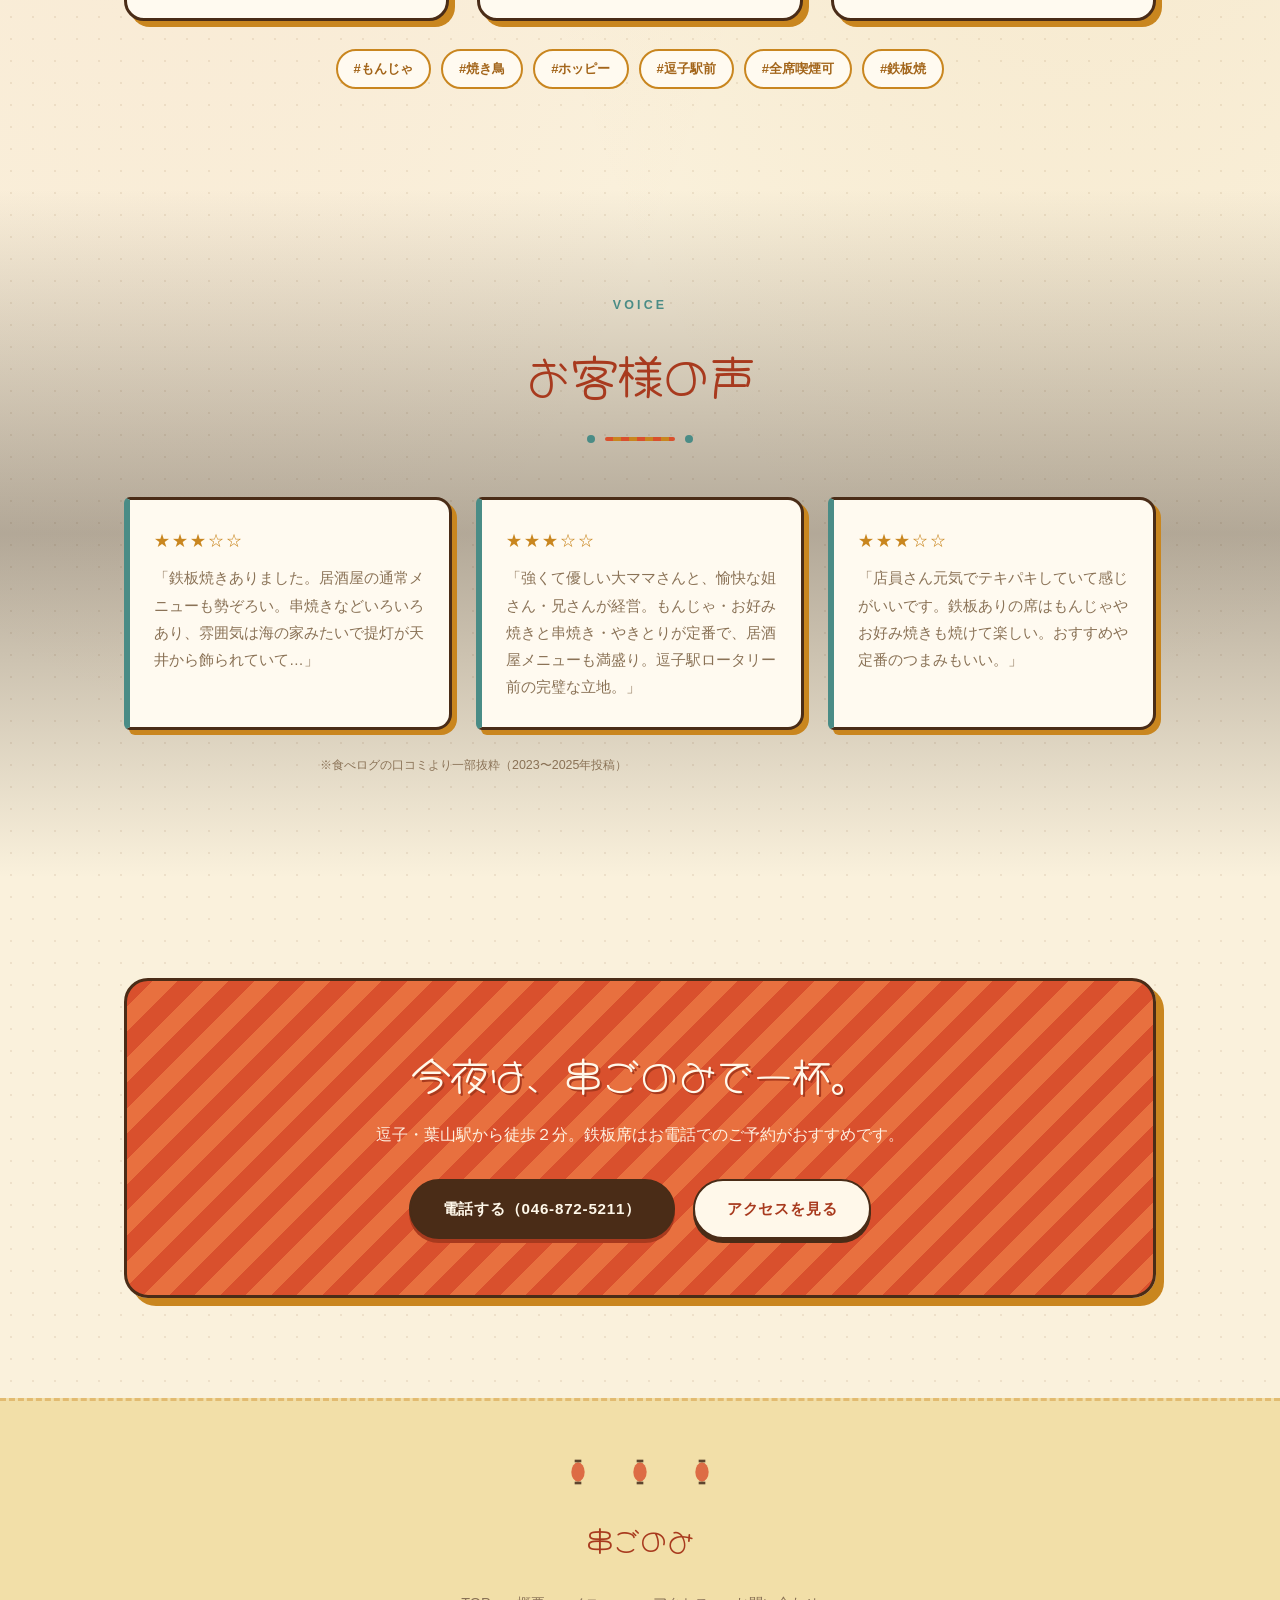
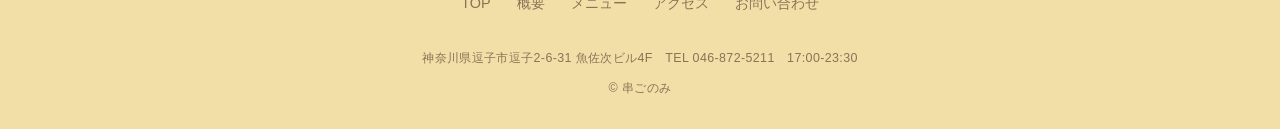
==== commit 0285d2dc: "Add files via upload" ====
--- a/index.html
+++ b/index.html
@@ -5,7 +5,7 @@
 <meta name="viewport" content="width=device-width, initial-scale=1.0">
 <title>串ごのみ｜逗子・葉山駅すぐの大衆居酒屋（焼き鳥・お好み焼き・もんじゃ）</title>
 <meta name="description" content="逗子・葉山駅から徒歩2分。焼き鳥・お好み焼き・もんじゃが自慢の下町大衆居酒屋「串ごのみ」。赤提灯の灯る店内で、鉄板を囲みながらゆったりと。">
-<link rel="icon" href="data:image/svg+xml,%3Csvg xmlns='http://www.w3.org/2000/svg' viewBox='0 0 60 90'%3E%3Cellipse cx='30' cy='45' rx='24' ry='32' fill='%23c8372b'/%3E%3Crect x='20' y='8' width='20' height='10' fill='%23100c0a'/%3E%3Crect x='20' y='72' width='20' height='10' fill='%23100c0a'/%3E%3C/svg%3E">
+<link rel="icon" href="data:image/svg+xml,%3Csvg xmlns='http://www.w3.org/2000/svg' viewBox='0 0 60 90'%3E%3Cellipse cx='30' cy='45' rx='24' ry='32' fill='%23d9502d'/%3E%3Crect x='20' y='8' width='20' height='10' fill='%233a2011'/%3E%3Crect x='20' y='72' width='20' height='10' fill='%233a2011'/%3E%3C/svg%3E">
 <link rel="stylesheet" href="css/style.css">
 </head>
 <body>
@@ -16,12 +16,12 @@
   <div class="header-inner">
     <a href="index.html" class="logo">
       <svg class="lantern-mini" viewBox="0 0 60 90" xmlns="http://www.w3.org/2000/svg">
-        <line x1="30" y1="0" x2="30" y2="8" stroke="#e3ac52" stroke-width="2"/>
-        <rect x="20" y="8" width="20" height="8" fill="#100c0a"/>
-        <ellipse cx="30" cy="45" rx="20" ry="29" fill="#c8372b"/>
-        <ellipse cx="30" cy="45" rx="20" ry="29" fill="none" stroke="#8f2318" stroke-width="1.5"/>
-        <rect x="20" y="74" width="20" height="8" fill="#100c0a"/>
-        <path d="M28 84 L32 84 L30 92 Z" fill="#e3ac52"/>
+        <line x1="30" y1="0" x2="30" y2="8" stroke="#c9861f" stroke-width="2"/>
+        <rect x="20" y="8" width="20" height="8" fill="#3a2011"/>
+        <ellipse cx="30" cy="45" rx="20" ry="29" fill="#d9502d"/>
+        <ellipse cx="30" cy="45" rx="20" ry="29" fill="none" stroke="#a83a1e" stroke-width="1.5"/>
+        <rect x="20" y="74" width="20" height="8" fill="#3a2011"/>
+        <path d="M28 84 L32 84 L30 92 Z" fill="#c9861f"/>
       </svg>
       串ごのみ
     </a>
@@ -40,11 +40,11 @@
 <main>
   <section class="hero">
     <div class="hero-lanterns">
-      <svg class="lantern" viewBox="0 0 60 90"><line x1="30" y1="0" x2="30" y2="10" stroke="#e3ac52" stroke-width="2"/><rect x="16" y="10" width="28" height="10" fill="#100c0a"/><ellipse cx="30" cy="48" rx="27" ry="36" fill="#c8372b"/><text x="30" y="56" text-anchor="middle" font-size="20" fill="#e3ac52" font-family="serif">酒</text><rect x="16" y="80" width="28" height="10" fill="#100c0a"/></svg>
-      <svg class="lantern" viewBox="0 0 60 90"><line x1="30" y1="0" x2="30" y2="10" stroke="#e3ac52" stroke-width="2"/><rect x="16" y="10" width="28" height="10" fill="#100c0a"/><ellipse cx="30" cy="48" rx="27" ry="36" fill="#c8372b"/><rect x="16" y="80" width="28" height="10" fill="#100c0a"/></svg>
-      <svg class="lantern" viewBox="0 0 60 90"><line x1="30" y1="0" x2="30" y2="10" stroke="#e3ac52" stroke-width="2"/><rect x="16" y="10" width="28" height="10" fill="#100c0a"/><ellipse cx="30" cy="48" rx="27" ry="36" fill="#c8372b"/><text x="30" y="56" text-anchor="middle" font-size="20" fill="#e3ac52" font-family="serif">串</text><rect x="16" y="80" width="28" height="10" fill="#100c0a"/></svg>
-      <svg class="lantern" viewBox="0 0 60 90"><line x1="30" y1="0" x2="30" y2="10" stroke="#e3ac52" stroke-width="2"/><rect x="16" y="10" width="28" height="10" fill="#100c0a"/><ellipse cx="30" cy="48" rx="27" ry="36" fill="#c8372b"/><rect x="16" y="80" width="28" height="10" fill="#100c0a"/></svg>
-      <svg class="lantern" viewBox="0 0 60 90"><line x1="30" y1="0" x2="30" y2="10" stroke="#e3ac52" stroke-width="2"/><rect x="16" y="10" width="28" height="10" fill="#100c0a"/><ellipse cx="30" cy="48" rx="27" ry="36" fill="#c8372b"/><text x="30" y="56" text-anchor="middle" font-size="20" fill="#e3ac52" font-family="serif">宴</text><rect x="16" y="80" width="28" height="10" fill="#100c0a"/></svg>
+      <svg class="lantern" viewBox="0 0 60 90"><line x1="30" y1="0" x2="30" y2="10" stroke="#c9861f" stroke-width="2"/><rect x="16" y="10" width="28" height="10" fill="#3a2011"/><ellipse cx="30" cy="48" rx="27" ry="36" fill="#d9502d"/><text x="30" y="56" text-anchor="middle" font-size="20" fill="#c9861f" font-family="serif">酒</text><rect x="16" y="80" width="28" height="10" fill="#3a2011"/></svg>
+      <svg class="lantern" viewBox="0 0 60 90"><line x1="30" y1="0" x2="30" y2="10" stroke="#c9861f" stroke-width="2"/><rect x="16" y="10" width="28" height="10" fill="#3a2011"/><ellipse cx="30" cy="48" rx="27" ry="36" fill="#d9502d"/><rect x="16" y="80" width="28" height="10" fill="#3a2011"/></svg>
+      <svg class="lantern" viewBox="0 0 60 90"><line x1="30" y1="0" x2="30" y2="10" stroke="#c9861f" stroke-width="2"/><rect x="16" y="10" width="28" height="10" fill="#3a2011"/><ellipse cx="30" cy="48" rx="27" ry="36" fill="#d9502d"/><text x="30" y="56" text-anchor="middle" font-size="20" fill="#c9861f" font-family="serif">串</text><rect x="16" y="80" width="28" height="10" fill="#3a2011"/></svg>
+      <svg class="lantern" viewBox="0 0 60 90"><line x1="30" y1="0" x2="30" y2="10" stroke="#c9861f" stroke-width="2"/><rect x="16" y="10" width="28" height="10" fill="#3a2011"/><ellipse cx="30" cy="48" rx="27" ry="36" fill="#d9502d"/><rect x="16" y="80" width="28" height="10" fill="#3a2011"/></svg>
+      <svg class="lantern" viewBox="0 0 60 90"><line x1="30" y1="0" x2="30" y2="10" stroke="#c9861f" stroke-width="2"/><rect x="16" y="10" width="28" height="10" fill="#3a2011"/><ellipse cx="30" cy="48" rx="27" ry="36" fill="#d9502d"/><text x="30" y="56" text-anchor="middle" font-size="20" fill="#c9861f" font-family="serif">宴</text><rect x="16" y="80" width="28" height="10" fill="#3a2011"/></svg>
     </div>
     <div class="hero-content">
       <span class="hero-eyebrow">逗子・葉山駅より徒歩２分</span>
@@ -70,14 +70,14 @@
       <div class="grid-3">
         <div class="feature-card reveal">
           <svg class="feature-icon" viewBox="0 0 48 48" fill="none" xmlns="http://www.w3.org/2000/svg">
-            <path d="M24 6c4 6-4 8-2 14 1.5 4 6 4 6 9a8 8 0 1 1-16 0c0-4 2-6 2-10-4 3-6 7-6 11a12 12 0 0 0 24 0c0-9-8-11-8-24z" stroke="currentColor" stroke-width="2" fill="rgba(200,55,43,.15)"/>
+            <path d="M24 6c4 6-4 8-2 14 1.5 4 6 4 6 9a8 8 0 1 1-16 0c0-4 2-6 2-10-4 3-6 7-6 11a12 12 0 0 0 24 0c0-9-8-11-8-24z" stroke="currentColor" stroke-width="2" fill="rgba(217,80,45,.18)"/>
           </svg>
           <h3>炭火の焼き鳥</h3>
           <p>ねぎま・鶏レバー・鶏ハツ・自家製つくねなど、定番の串をじっくり炭火で。</p>
         </div>
         <div class="feature-card reveal reveal-delay-1">
           <svg class="feature-icon" viewBox="0 0 48 48" fill="none" xmlns="http://www.w3.org/2000/svg">
-            <circle cx="24" cy="26" r="16" stroke="currentColor" stroke-width="2" fill="rgba(200,55,43,.15)"/>
+            <circle cx="24" cy="26" r="16" stroke="currentColor" stroke-width="2" fill="rgba(217,80,45,.18)"/>
             <path d="M12 26h24M24 10v4M24 38v4" stroke="currentColor" stroke-width="2"/>
           </svg>
           <h3>鉄板もんじゃ・お好み焼き</h3>
@@ -85,7 +85,7 @@
         </div>
         <div class="feature-card reveal reveal-delay-2">
           <svg class="feature-icon" viewBox="0 0 48 48" fill="none" xmlns="http://www.w3.org/2000/svg">
-            <path d="M14 20h20l-2 18a4 4 0 0 1-4 4H20a4 4 0 0 1-4-4l-2-18z" stroke="currentColor" stroke-width="2" fill="rgba(200,55,43,.15)"/>
+            <path d="M14 20h20l-2 18a4 4 0 0 1-4 4H20a4 4 0 0 1-4-4l-2-18z" stroke="currentColor" stroke-width="2" fill="rgba(217,80,45,.18)"/>
             <path d="M18 20c0-6 2-10 6-14 4 4 6 8 6 14" stroke="currentColor" stroke-width="2"/>
           </svg>
           <h3>ホッピー・角ハイボール</h3>
@@ -146,9 +146,9 @@
 <footer class="site-footer">
   <div class="wrap">
     <div class="footer-lanterns">
-      <svg class="lantern-mini" viewBox="0 0 60 90"><ellipse cx="30" cy="45" rx="20" ry="29" fill="#c8372b"/><rect x="20" y="8" width="20" height="8" fill="#100c0a"/><rect x="20" y="74" width="20" height="8" fill="#100c0a"/></svg>
-      <svg class="lantern-mini" viewBox="0 0 60 90"><ellipse cx="30" cy="45" rx="20" ry="29" fill="#c8372b"/><rect x="20" y="8" width="20" height="8" fill="#100c0a"/><rect x="20" y="74" width="20" height="8" fill="#100c0a"/></svg>
-      <svg class="lantern-mini" viewBox="0 0 60 90"><ellipse cx="30" cy="45" rx="20" ry="29" fill="#c8372b"/><rect x="20" y="8" width="20" height="8" fill="#100c0a"/><rect x="20" y="74" width="20" height="8" fill="#100c0a"/></svg>
+      <svg class="lantern-mini" viewBox="0 0 60 90"><ellipse cx="30" cy="45" rx="20" ry="29" fill="#d9502d"/><rect x="20" y="8" width="20" height="8" fill="#3a2011"/><rect x="20" y="74" width="20" height="8" fill="#3a2011"/></svg>
+      <svg class="lantern-mini" viewBox="0 0 60 90"><ellipse cx="30" cy="45" rx="20" ry="29" fill="#d9502d"/><rect x="20" y="8" width="20" height="8" fill="#3a2011"/><rect x="20" y="74" width="20" height="8" fill="#3a2011"/></svg>
+      <svg class="lantern-mini" viewBox="0 0 60 90"><ellipse cx="30" cy="45" rx="20" ry="29" fill="#d9502d"/><rect x="20" y="8" width="20" height="8" fill="#3a2011"/><rect x="20" y="74" width="20" height="8" fill="#3a2011"/></svg>
     </div>
     <div class="footer-logo">串ごのみ</div>
     <nav class="footer-nav">
--- a/css/style.css
+++ b/css/style.css
@@ -0,0 +1,620 @@
+@import url('https://fonts.googleapis.com/css2?family=Hachi+Maru+Pop&family=Zen+Maru+Gothic:wght@400;500;700;900&display=swap');
+
+:root {
+  --bg: #faf1dc;
+  --bg-deep: #f2dfa8;
+  --paper: #fffaf0;
+  --red: #d9502d;
+  --red-light: #e8703f;
+  --red-deep: #a83a1e;
+  --gold: #c9861f;
+  --gold-soft: #a3651a;
+  --teal: #4a8c86;
+  --ink: #4a2c17;
+  --ink-dim: #8a7256;
+  --on-color: #fff8ea;
+  --shadow: rgba(122, 78, 30, 0.22);
+  --font-pop: 'Hachi Maru Pop', 'Zen Maru Gothic', sans-serif;
+  --font-body: 'Zen Maru Gothic', 'Noto Sans JP', sans-serif;
+}
+
+* { box-sizing: border-box; margin: 0; padding: 0; }
+
+html { scroll-behavior: smooth; }
+
+body {
+  background-color: var(--bg);
+  background-image:
+    radial-gradient(circle, rgba(122,78,30,0.10) 1.5px, transparent 1.5px),
+    radial-gradient(ellipse at 15% 0%, rgba(217,80,45,0.10), transparent 50%),
+    radial-gradient(ellipse at 85% 15%, rgba(201,134,31,0.14), transparent 45%);
+  background-size: 22px 22px, auto, auto;
+  color: var(--ink);
+  font-family: var(--font-body);
+  line-height: 1.85;
+  overflow-x: hidden;
+  -webkit-font-smoothing: antialiased;
+}
+
+img { max-width: 100%; display: block; }
+a { color: inherit; text-decoration: none; }
+ul { list-style: none; }
+
+.wrap { max-width: 1080px; margin: 0 auto; padding: 0 24px; }
+
+/* ---------- Noren loading curtain ---------- */
+.noren-curtain {
+  position: fixed;
+  inset: 0;
+  z-index: 9999;
+  display: flex;
+  pointer-events: none;
+}
+.noren-curtain span {
+  flex: 1;
+  background: linear-gradient(180deg, var(--red-deep), var(--red));
+  transform-origin: top;
+  animation: norenOpen 1s cubic-bezier(.68,-0.4,.27,1.4) forwards;
+  animation-delay: .15s;
+}
+.noren-curtain span:nth-child(2) { animation-delay: .25s; }
+.noren-curtain span:nth-child(3) { animation-delay: .35s; }
+.noren-curtain span:nth-child(4) { animation-delay: .45s; }
+@keyframes norenOpen {
+  0% { transform: scaleY(1); }
+  100% { transform: scaleY(0); }
+}
+
+/* ---------- Header ---------- */
+.site-header {
+  position: sticky;
+  top: 0;
+  z-index: 500;
+  background: rgba(250, 241, 220, 0.92);
+  backdrop-filter: blur(6px);
+  border-bottom: 3px dashed rgba(201, 134, 31, 0.4);
+  transition: box-shadow .3s ease;
+}
+.site-header.scrolled { box-shadow: 0 8px 20px var(--shadow); }
+.header-inner {
+  display: flex;
+  align-items: center;
+  justify-content: space-between;
+  padding: 14px 24px;
+  max-width: 1080px;
+  margin: 0 auto;
+}
+.logo {
+  display: flex;
+  align-items: center;
+  gap: 10px;
+  font-family: var(--font-pop);
+  font-size: 1.5rem;
+  color: var(--red-deep);
+  letter-spacing: .03em;
+}
+.logo .lantern-mini { width: 26px; height: 34px; animation: swing 3.2s ease-in-out infinite; transform-origin: top center; }
+.nav {
+  display: flex;
+  align-items: center;
+  gap: 26px;
+}
+.nav a {
+  font-size: .92rem;
+  font-weight: 500;
+  letter-spacing: .05em;
+  color: var(--ink-dim);
+  position: relative;
+  padding: 4px 0;
+  transition: color .25s ease, transform .25s ease;
+}
+.nav a::after {
+  content: '';
+  position: absolute;
+  left: 0; bottom: -4px;
+  width: 0; height: 3px;
+  background: var(--red);
+  border-radius: 3px;
+  transition: width .3s ease;
+}
+.nav a:hover, .nav a.active { color: var(--red-deep); transform: translateY(-1px); }
+.nav a:hover::after, .nav a.active::after { width: 100%; }
+.nav .btn-call {
+  background: var(--red);
+  color: var(--on-color);
+  padding: 9px 18px;
+  border-radius: 999px;
+  border: 2px solid var(--red-deep);
+  font-weight: 700;
+  box-shadow: 0 3px 0 var(--red-deep);
+}
+.nav .btn-call:hover { background: var(--red-light); transform: translateY(-2px); box-shadow: 0 5px 0 var(--red-deep); }
+
+.hamburger {
+  display: none;
+  flex-direction: column;
+  gap: 5px;
+  background: none;
+  border: none;
+  cursor: pointer;
+  padding: 8px;
+}
+.hamburger span { width: 24px; height: 3px; border-radius: 2px; background: var(--red-deep); transition: all .3s ease; }
+.hamburger.open span:nth-child(1) { transform: translateY(8px) rotate(45deg); }
+.hamburger.open span:nth-child(2) { opacity: 0; }
+.hamburger.open span:nth-child(3) { transform: translateY(-8px) rotate(-45deg); }
+
+/* ---------- Buttons ---------- */
+.btn {
+  display: inline-flex;
+  align-items: center;
+  gap: 8px;
+  padding: 14px 32px;
+  border-radius: 999px;
+  font-size: .95rem;
+  font-weight: 700;
+  letter-spacing: .05em;
+  border: 2px solid transparent;
+  cursor: pointer;
+  transition: transform .2s cubic-bezier(.68,-0.4,.27,1.4), box-shadow .2s ease, background .2s ease;
+}
+.btn-primary {
+  background: var(--red);
+  color: var(--on-color);
+  border-color: var(--red-deep);
+  box-shadow: 0 4px 0 var(--red-deep);
+}
+.btn-primary:hover { transform: translateY(-3px) scale(1.03); box-shadow: 0 7px 0 var(--red-deep); }
+.btn-outline {
+  background: var(--paper);
+  color: var(--gold-soft);
+  border-color: var(--gold);
+  box-shadow: 0 4px 0 rgba(201,134,31,.35);
+}
+.btn-outline:hover { transform: translateY(-3px) scale(1.03); background: #fff; box-shadow: 0 7px 0 rgba(201,134,31,.35); }
+
+/* ---------- Hero ---------- */
+.hero {
+  position: relative;
+  min-height: 92vh;
+  display: flex;
+  align-items: center;
+  justify-content: center;
+  text-align: center;
+  overflow: hidden;
+  padding: 120px 24px 80px;
+}
+.hero::before {
+  content: '';
+  position: absolute; inset: 0;
+  background:
+    conic-gradient(from 0deg at 50% 20%,
+      rgba(217,80,45,.10) 0deg, transparent 12deg,
+      rgba(217,80,45,.10) 24deg, transparent 36deg,
+      rgba(217,80,45,.10) 48deg, transparent 60deg,
+      rgba(217,80,45,.10) 72deg, transparent 84deg,
+      rgba(217,80,45,.10) 96deg, transparent 108deg,
+      rgba(217,80,45,.10) 120deg, transparent 132deg,
+      rgba(217,80,45,.10) 144deg, transparent 156deg,
+      rgba(217,80,45,.10) 168deg, transparent 180deg,
+      rgba(217,80,45,.10) 192deg, transparent 204deg,
+      rgba(217,80,45,.10) 216deg, transparent 228deg,
+      rgba(217,80,45,.10) 240deg, transparent 252deg,
+      rgba(217,80,45,.10) 264deg, transparent 276deg,
+      rgba(217,80,45,.10) 288deg, transparent 300deg,
+      rgba(217,80,45,.10) 312deg, transparent 324deg,
+      rgba(217,80,45,.10) 336deg, transparent 348deg, rgba(217,80,45,.10) 360deg),
+    linear-gradient(180deg, var(--bg), var(--bg-deep) 90%);
+  animation: sunspin 60s linear infinite;
+  z-index: 0;
+}
+@keyframes sunspin { to { transform: rotate(360deg); } }
+.hero-lanterns {
+  position: absolute;
+  top: 0; left: 0; right: 0;
+  display: flex;
+  justify-content: space-between;
+  padding: 0 6%;
+  z-index: 1;
+  pointer-events: none;
+}
+.hero-lanterns .lantern { width: 70px; animation: swing 4s ease-in-out infinite; transform-origin: top center; opacity: .9; filter: drop-shadow(0 6px 10px rgba(122,78,30,.25)); }
+.hero-lanterns .lantern:nth-child(2) { animation-delay: .6s; width: 50px; opacity: .75; margin-top: 40px; }
+.hero-lanterns .lantern:nth-child(3) { animation-delay: 1.2s; width: 90px; opacity: 1; }
+.hero-lanterns .lantern:nth-child(4) { animation-delay: .3s; width: 55px; opacity: .7; margin-top: 60px; }
+.hero-lanterns .lantern:nth-child(5) { animation-delay: 1.6s; width: 75px; opacity: .85; }
+
+.hero-content { position: relative; z-index: 2; }
+.hero-eyebrow {
+  display: inline-block;
+  color: var(--gold-soft);
+  font-weight: 700;
+  letter-spacing: .2em;
+  font-size: .8rem;
+  margin-bottom: 22px;
+  border: 2px dashed var(--gold);
+  background: var(--paper);
+  padding: 6px 18px;
+  border-radius: 999px;
+}
+.hero-title {
+  font-family: var(--font-pop);
+  font-weight: 400;
+  font-size: clamp(2.6rem, 8vw, 5.4rem);
+  line-height: 1.25;
+  color: var(--red-deep);
+  text-shadow: 3px 3px 0 var(--gold), 3px 3px 0 var(--gold);
+  animation: bob 4s ease-in-out infinite;
+}
+.hero-title span { color: var(--teal); }
+.hero-sub {
+  margin-top: 22px;
+  font-size: 1.05rem;
+  font-weight: 500;
+  color: var(--ink-dim);
+  letter-spacing: .05em;
+}
+.hero-actions {
+  margin-top: 42px;
+  display: flex;
+  gap: 18px;
+  justify-content: center;
+  flex-wrap: wrap;
+}
+.hero-scroll {
+  position: absolute;
+  bottom: 28px;
+  left: 50%;
+  transform: translateX(-50%);
+  z-index: 2;
+  color: var(--gold-soft);
+  font-size: .75rem;
+  font-weight: 700;
+  letter-spacing: .2em;
+  display: flex;
+  flex-direction: column;
+  align-items: center;
+  gap: 8px;
+}
+.hero-scroll .line { width: 2px; height: 40px; background: linear-gradient(var(--gold), transparent); border-radius: 2px; animation: scrollLine 2s ease-in-out infinite; }
+
+@keyframes swing {
+  0%, 100% { transform: rotate(-6deg); }
+  50% { transform: rotate(6deg); }
+}
+@keyframes bob {
+  0%, 100% { transform: translateY(0) rotate(-1deg); }
+  50% { transform: translateY(-8px) rotate(1deg); }
+}
+@keyframes scrollLine {
+  0% { transform: scaleY(0); transform-origin: top; }
+  50% { transform: scaleY(1); transform-origin: top; }
+  51% { transform-origin: bottom; }
+  100% { transform: scaleY(0); transform-origin: bottom; }
+}
+
+/* ---------- Sections ---------- */
+section { padding: 100px 0; position: relative; }
+.section-title-wrap { text-align: center; margin-bottom: 56px; }
+.section-eyebrow {
+  color: var(--teal);
+  font-weight: 700;
+  letter-spacing: .25em;
+  font-size: .78rem;
+  text-transform: uppercase;
+}
+.section-title {
+  font-family: var(--font-pop);
+  font-weight: 400;
+  font-size: clamp(2rem, 5vw, 2.9rem);
+  color: var(--red-deep);
+  margin-top: 10px;
+}
+.section-desc {
+  max-width: 640px;
+  margin: 18px auto 0;
+  color: var(--ink-dim);
+  font-size: 1rem;
+}
+
+.divider {
+  width: 70px; height: 4px;
+  background: repeating-linear-gradient(90deg, var(--red) 0 8px, var(--gold) 8px 16px);
+  margin: 22px auto;
+  border-radius: 3px;
+  position: relative;
+}
+.divider::before, .divider::after {
+  content: '';
+  position: absolute;
+  top: 50%; width: 8px; height: 8px;
+  background: var(--teal);
+  border-radius: 50%;
+  transform: translateY(-50%);
+}
+.divider::before { left: -18px; }
+.divider::after { right: -18px; }
+
+/* reveal on scroll */
+.reveal { opacity: 0; transform: translateY(30px) scale(.96); transition: opacity .6s ease, transform .6s cubic-bezier(.34,1.56,.64,1); }
+.reveal.is-visible { opacity: 1; transform: translateY(0) scale(1); }
+.reveal-delay-1.is-visible { transition-delay: .1s; }
+.reveal-delay-2.is-visible { transition-delay: .2s; }
+.reveal-delay-3.is-visible { transition-delay: .3s; }
+
+/* ---------- Cards / grid ---------- */
+.grid-3 { display: grid; grid-template-columns: repeat(3, 1fr); gap: 28px; }
+.grid-2 { display: grid; grid-template-columns: repeat(2, 1fr); gap: 28px; }
+
+.feature-card {
+  background: var(--paper);
+  border: 3px solid var(--ink);
+  border-radius: 20px;
+  padding: 36px 28px;
+  text-align: center;
+  box-shadow: 6px 6px 0 var(--gold);
+  transition: transform .25s cubic-bezier(.34,1.56,.64,1), box-shadow .25s ease;
+}
+.feature-card:hover {
+  transform: translate(-3px, -6px);
+  box-shadow: 9px 10px 0 var(--gold);
+}
+.feature-icon {
+  width: 56px; height: 56px;
+  margin: 0 auto 18px;
+  color: var(--red);
+}
+.feature-card h3 {
+  font-family: var(--font-pop);
+  font-weight: 400;
+  font-size: 1.3rem;
+  color: var(--red-deep);
+  margin-bottom: 12px;
+}
+.feature-card p { color: var(--ink-dim); font-size: .93rem; }
+
+/* menu items */
+.menu-category { margin-bottom: 64px; }
+.menu-category h3 {
+  font-family: var(--font-pop);
+  font-weight: 400;
+  font-size: 1.6rem;
+  color: var(--red-deep);
+  margin-bottom: 6px;
+  display: flex;
+  align-items: center;
+  gap: 12px;
+}
+.menu-category h3 .steam { width: 20px; height: 26px; }
+.menu-category .cat-desc { color: var(--ink-dim); font-size: .88rem; margin-bottom: 22px; }
+.menu-list { display: grid; grid-template-columns: repeat(2, 1fr); gap: 4px 40px; }
+.menu-item {
+  display: flex;
+  justify-content: space-between;
+  align-items: baseline;
+  gap: 12px;
+  padding: 14px 4px;
+  border-bottom: 3px dotted rgba(201,134,31,.4);
+  transition: background .25s ease, padding-left .25s ease;
+}
+.menu-item:hover { background: rgba(217,80,45,.08); padding-left: 10px; }
+.menu-item .name { font-weight: 700; color: var(--ink); }
+.menu-item .name small { display: block; color: var(--ink-dim); font-size: .78rem; margin-top: 2px; font-weight: 400; }
+.menu-item .price {
+  color: var(--on-color);
+  background: var(--teal);
+  font-weight: 700;
+  font-size: .78rem;
+  padding: 4px 10px;
+  border-radius: 999px;
+  white-space: nowrap;
+  transform: rotate(-4deg);
+  display: inline-block;
+}
+.menu-item .price:empty { display: none; }
+
+.tag-row { display: flex; flex-wrap: wrap; gap: 10px; justify-content: center; margin-top: 28px; }
+.tag {
+  border: 2px solid var(--gold);
+  background: var(--paper);
+  color: var(--gold-soft);
+  font-weight: 700;
+  padding: 6px 16px;
+  border-radius: 999px;
+  font-size: .82rem;
+  transition: all .25s cubic-bezier(.34,1.56,.64,1);
+}
+.tag:hover { border-color: var(--red); color: var(--red-deep); transform: translateY(-3px) rotate(-3deg); }
+
+/* info table */
+.info-table {
+  width: 100%;
+  border-collapse: collapse;
+  background: var(--paper);
+  border: 3px solid var(--ink);
+  border-radius: 18px;
+  overflow: hidden;
+  box-shadow: 6px 6px 0 var(--gold);
+}
+.info-table tr { border-bottom: 2px dashed rgba(201,134,31,.3); }
+.info-table tr:last-child { border-bottom: none; }
+.info-table th, .info-table td {
+  text-align: left;
+  padding: 18px 24px;
+  font-size: .95rem;
+}
+.info-table th {
+  width: 160px;
+  color: var(--red-deep);
+  font-weight: 700;
+  letter-spacing: .03em;
+  background: rgba(201,134,31,.08);
+}
+.info-table td { color: var(--ink-dim); }
+.info-table a { color: var(--teal); font-weight: 700; }
+.info-table a:hover { text-decoration: underline; }
+
+.map-frame {
+  width: 100%;
+  height: 380px;
+  border: 3px solid var(--ink);
+  border-radius: 18px;
+  overflow: hidden;
+  box-shadow: 6px 6px 0 var(--gold);
+}
+.map-frame iframe { width: 100%; height: 100%; border: 0; }
+
+/* callout / cta band */
+.cta-band {
+  background: repeating-linear-gradient(135deg, var(--red) 0 18px, var(--red-light) 18px 36px);
+  border: 3px solid var(--ink);
+  border-radius: 24px;
+  padding: 56px 40px;
+  text-align: center;
+  position: relative;
+  overflow: hidden;
+  box-shadow: 8px 8px 0 var(--gold);
+}
+.cta-band h2 {
+  font-family: var(--font-pop);
+  font-weight: 400;
+  font-size: clamp(1.7rem, 4vw, 2.4rem);
+  color: var(--on-color);
+  position: relative;
+  text-shadow: 2px 2px 0 var(--red-deep);
+}
+.cta-band p { color: var(--on-color); opacity: .95; margin-top: 12px; position: relative; }
+.cta-band .hero-actions { margin-top: 30px; }
+.cta-band .btn-outline { background: var(--on-color); border-color: var(--ink); color: var(--red-deep); box-shadow: 0 4px 0 var(--ink); }
+.cta-band .btn-primary { background: var(--ink); border-color: var(--ink); box-shadow: 0 4px 0 var(--red-deep); }
+
+/* review quote strip */
+.quote-strip { display: grid; grid-template-columns: repeat(3, 1fr); gap: 24px; }
+.quote-card {
+  background: var(--paper);
+  border: 3px solid var(--ink);
+  border-left: 6px solid var(--teal);
+  padding: 26px 24px;
+  border-radius: 6px 16px 16px 6px;
+  box-shadow: 5px 5px 0 var(--gold);
+}
+.quote-card p { font-size: .92rem; color: var(--ink-dim); }
+.quote-card .stars { color: var(--gold); margin-bottom: 10px; letter-spacing: 2px; }
+
+/* footer */
+.site-footer {
+  background: var(--bg-deep);
+  border-top: 3px dashed rgba(201,134,31,.4);
+  padding: 56px 0 28px;
+  text-align: center;
+}
+.footer-logo {
+  font-family: var(--font-pop);
+  font-weight: 400;
+  font-size: 1.7rem;
+  color: var(--red-deep);
+}
+.footer-nav { display: flex; justify-content: center; gap: 26px; flex-wrap: wrap; margin: 26px 0; }
+.footer-nav a { color: var(--ink-dim); font-weight: 500; font-size: .9rem; }
+.footer-nav a:hover { color: var(--red-deep); }
+.footer-lanterns { display: flex; justify-content: center; gap: 40px; margin-bottom: 26px; opacity: .8; }
+.footer-lanterns .lantern-mini { width: 22px; height: 30px; animation: swing 3.6s ease-in-out infinite; transform-origin: top center; }
+.site-footer small { color: var(--ink-dim); font-size: .78rem; letter-spacing: .03em; }
+
+/* steam animation */
+.steam-wrap { position: relative; display: inline-block; }
+.steam-puff {
+  position: absolute;
+  bottom: 100%;
+  left: 50%;
+  width: 6px; height: 6px;
+  background: rgba(138,114,86,.4);
+  border-radius: 50%;
+  filter: blur(3px);
+  animation: steamRise 3s ease-in infinite;
+}
+@keyframes steamRise {
+  0% { transform: translate(-50%, 0) scale(.6); opacity: 0; }
+  20% { opacity: .7; }
+  100% { transform: translate(-70%, -46px) scale(1.6); opacity: 0; }
+}
+
+/* open status badge */
+.open-status {
+  display: inline-block;
+  padding: 8px 20px;
+  border-radius: 999px;
+  font-size: .85rem;
+  font-weight: 700;
+  letter-spacing: .05em;
+  border: 2px solid var(--gold);
+  background: var(--paper);
+  color: var(--ink-dim);
+}
+.open-status.is-open { color: #2f7a52; border-color: #6fbf8f; background: #eef9f0; animation: bob 2.4s ease-in-out infinite; }
+.open-status.is-closed { color: var(--ink-dim); }
+
+.contact-grid { display: grid; grid-template-columns: 1.1fr .9fr; gap: 40px; align-items: start; }
+.contact-card {
+  background: var(--paper);
+  border: 3px solid var(--ink);
+  border-radius: 22px;
+  padding: 40px;
+  box-shadow: 7px 7px 0 var(--gold);
+}
+.contact-card h3 { font-family: var(--font-pop); font-weight: 400; color: var(--red-deep); font-size: 1.4rem; margin-bottom: 16px; }
+.big-phone {
+  font-family: var(--font-pop);
+  font-weight: 400;
+  font-size: clamp(1.8rem, 5vw, 2.6rem);
+  color: var(--red);
+  display: block;
+  margin: 14px 0;
+  transition: color .25s ease, transform .25s ease;
+}
+.big-phone:hover { color: var(--red-deep); transform: scale(1.04) rotate(-1deg); display: inline-block; }
+.note-box {
+  border: 2px dashed var(--gold);
+  background: rgba(201,134,31,.08);
+  padding: 16px 20px;
+  border-radius: 4px 14px 14px 4px;
+  font-size: .88rem;
+  color: var(--ink-dim);
+  margin-top: 18px;
+}
+
+@media (max-width: 860px) {
+  .contact-grid { grid-template-columns: 1fr; }
+}
+
+/* page hero (sub pages) */
+.page-hero {
+  padding: 150px 0 70px;
+  text-align: center;
+  position: relative;
+  background: var(--bg-deep);
+  border-bottom: 3px dashed rgba(201,134,31,.4);
+}
+.page-hero .section-eyebrow { display:block; margin-bottom: 8px; }
+.page-hero h1 {
+  font-family: var(--font-pop);
+  font-weight: 400;
+  font-size: clamp(2.2rem, 6vw, 3.6rem);
+  color: var(--red-deep);
+  text-shadow: 3px 3px 0 var(--gold);
+}
+.breadcrumb { margin-top: 18px; font-size: .82rem; color: var(--ink-dim); letter-spacing: .03em; }
+.breadcrumb a { color: var(--teal); font-weight: 700; }
+
+/* responsive */
+@media (max-width: 860px) {
+  .grid-3, .quote-strip { grid-template-columns: 1fr; }
+  .grid-2 { grid-template-columns: 1fr; }
+  .menu-list { grid-template-columns: 1fr; }
+  .nav { position: fixed; top: 66px; left: 0; right: 0; background: var(--bg); flex-direction: column; align-items: flex-start; padding: 24px; gap: 18px; border-bottom: 3px dashed rgba(201,134,31,.4); transform: translateY(-140%); opacity: 0; transition: all .35s ease; }
+  .nav.open { transform: translateY(0); opacity: 1; }
+  .hamburger { display: flex; }
+  .info-table th { width: 110px; padding: 14px; font-size: .85rem; }
+  .info-table td { padding: 14px; font-size: .85rem; }
+  .hero-lanterns .lantern { width: 44px; }
+}
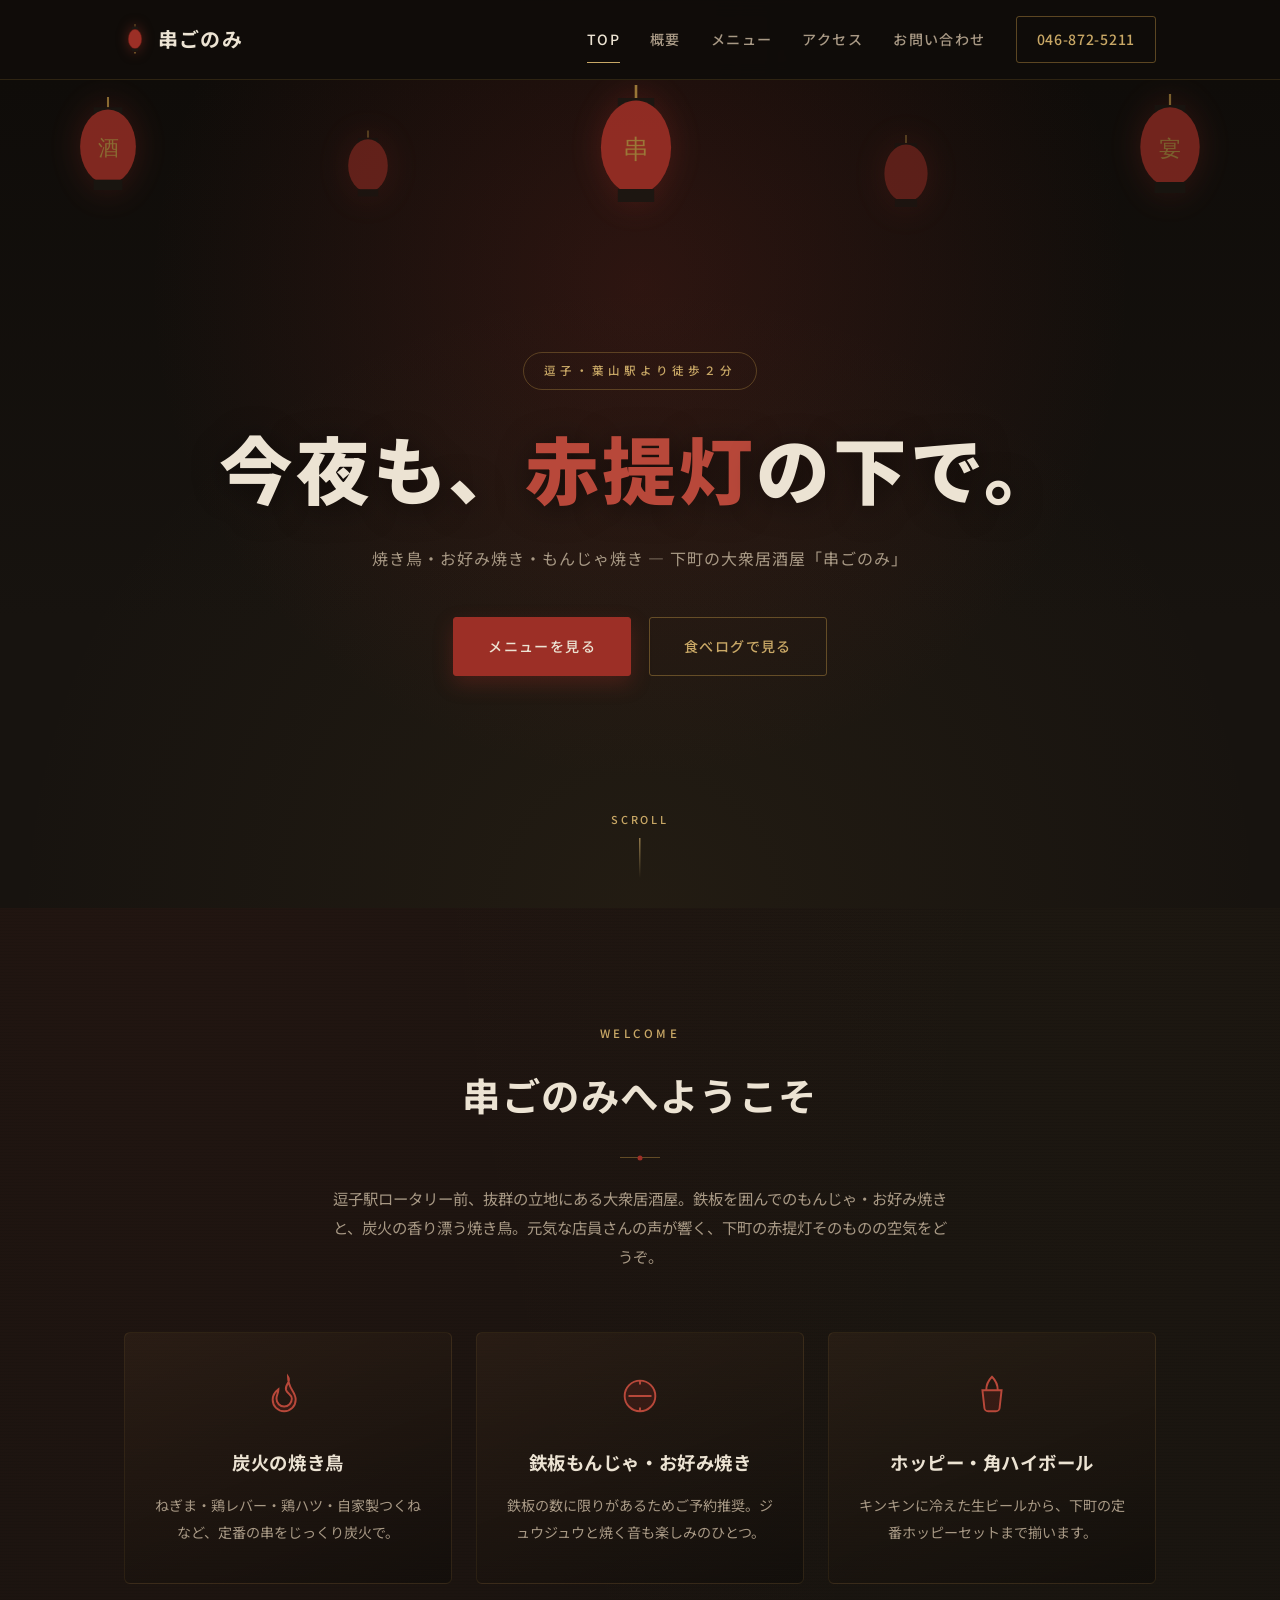
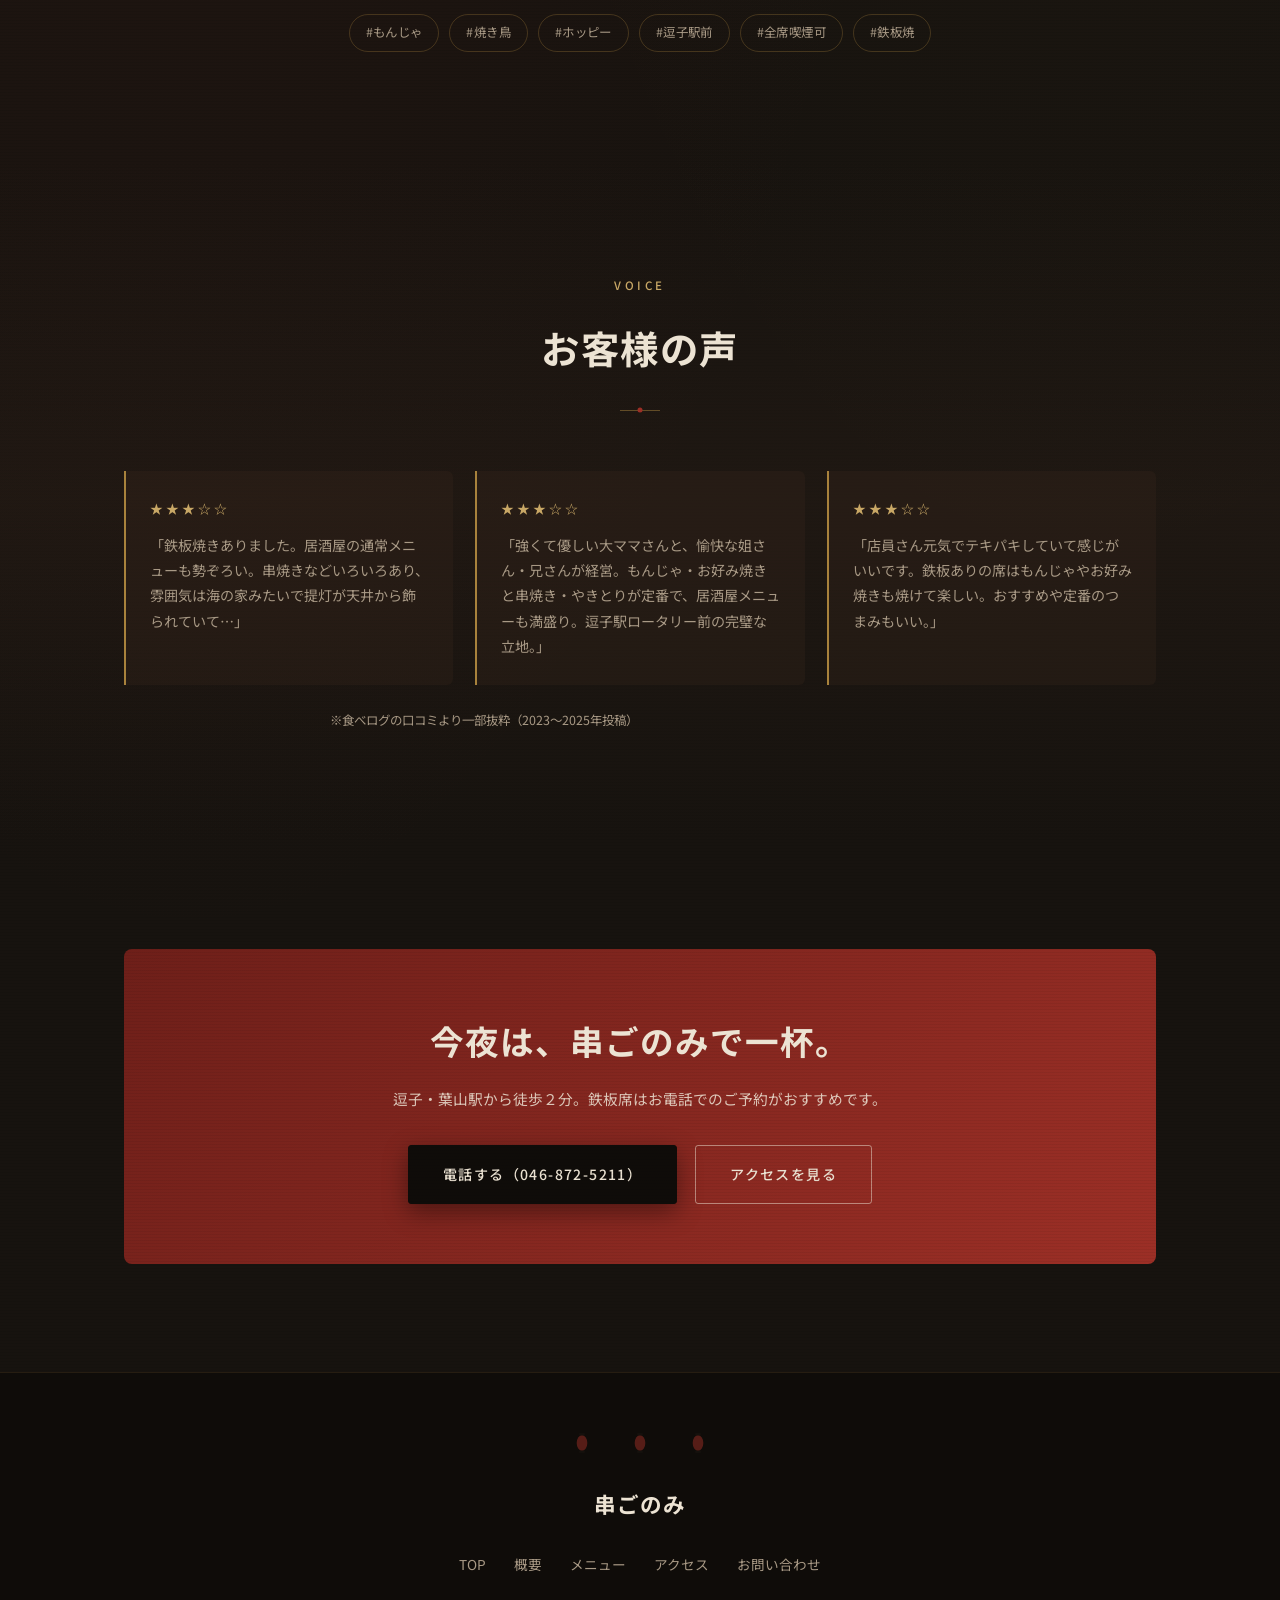
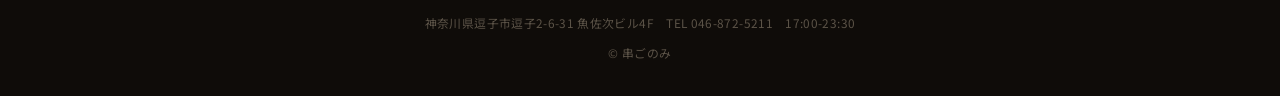
==== commit 7c431609: "Add files via upload" ====
--- a/index.html
+++ b/index.html
@@ -5,7 +5,7 @@
 <meta name="viewport" content="width=device-width, initial-scale=1.0">
 <title>串ごのみ｜逗子・葉山駅すぐの大衆居酒屋（焼き鳥・お好み焼き・もんじゃ）</title>
 <meta name="description" content="逗子・葉山駅から徒歩2分。焼き鳥・お好み焼き・もんじゃが自慢の下町大衆居酒屋「串ごのみ」。赤提灯の灯る店内で、鉄板を囲みながらゆったりと。">
-<link rel="icon" href="data:image/svg+xml,%3Csvg xmlns='http://www.w3.org/2000/svg' viewBox='0 0 60 90'%3E%3Cellipse cx='30' cy='45' rx='24' ry='32' fill='%23d9502d'/%3E%3Crect x='20' y='8' width='20' height='10' fill='%233a2011'/%3E%3Crect x='20' y='72' width='20' height='10' fill='%233a2011'/%3E%3C/svg%3E">
+<link rel="icon" href="data:image/svg+xml,%3Csvg xmlns='http://www.w3.org/2000/svg' viewBox='0 0 60 90'%3E%3Cellipse cx='30' cy='45' rx='24' ry='32' fill='%239c2f26'/%3E%3Crect x='20' y='8' width='20' height='10' fill='%231c1712'/%3E%3Crect x='20' y='72' width='20' height='10' fill='%231c1712'/%3E%3C/svg%3E">
 <link rel="stylesheet" href="css/style.css">
 </head>
 <body>
@@ -16,12 +16,12 @@
   <div class="header-inner">
     <a href="index.html" class="logo">
       <svg class="lantern-mini" viewBox="0 0 60 90" xmlns="http://www.w3.org/2000/svg">
-        <line x1="30" y1="0" x2="30" y2="8" stroke="#c9861f" stroke-width="2"/>
-        <rect x="20" y="8" width="20" height="8" fill="#3a2011"/>
-        <ellipse cx="30" cy="45" rx="20" ry="29" fill="#d9502d"/>
-        <ellipse cx="30" cy="45" rx="20" ry="29" fill="none" stroke="#a83a1e" stroke-width="1.5"/>
-        <rect x="20" y="74" width="20" height="8" fill="#3a2011"/>
-        <path d="M28 84 L32 84 L30 92 Z" fill="#c9861f"/>
+        <line x1="30" y1="0" x2="30" y2="8" stroke="#a8823c" stroke-width="2"/>
+        <rect x="20" y="8" width="20" height="8" fill="#1c1712"/>
+        <ellipse cx="30" cy="45" rx="20" ry="29" fill="#9c2f26"/>
+        <ellipse cx="30" cy="45" rx="20" ry="29" fill="none" stroke="#6e1f19" stroke-width="1.5"/>
+        <rect x="20" y="74" width="20" height="8" fill="#1c1712"/>
+        <path d="M28 84 L32 84 L30 92 Z" fill="#a8823c"/>
       </svg>
       串ごのみ
     </a>
@@ -40,11 +40,11 @@
 <main>
   <section class="hero">
     <div class="hero-lanterns">
-      <svg class="lantern" viewBox="0 0 60 90"><line x1="30" y1="0" x2="30" y2="10" stroke="#c9861f" stroke-width="2"/><rect x="16" y="10" width="28" height="10" fill="#3a2011"/><ellipse cx="30" cy="48" rx="27" ry="36" fill="#d9502d"/><text x="30" y="56" text-anchor="middle" font-size="20" fill="#c9861f" font-family="serif">酒</text><rect x="16" y="80" width="28" height="10" fill="#3a2011"/></svg>
-      <svg class="lantern" viewBox="0 0 60 90"><line x1="30" y1="0" x2="30" y2="10" stroke="#c9861f" stroke-width="2"/><rect x="16" y="10" width="28" height="10" fill="#3a2011"/><ellipse cx="30" cy="48" rx="27" ry="36" fill="#d9502d"/><rect x="16" y="80" width="28" height="10" fill="#3a2011"/></svg>
-      <svg class="lantern" viewBox="0 0 60 90"><line x1="30" y1="0" x2="30" y2="10" stroke="#c9861f" stroke-width="2"/><rect x="16" y="10" width="28" height="10" fill="#3a2011"/><ellipse cx="30" cy="48" rx="27" ry="36" fill="#d9502d"/><text x="30" y="56" text-anchor="middle" font-size="20" fill="#c9861f" font-family="serif">串</text><rect x="16" y="80" width="28" height="10" fill="#3a2011"/></svg>
-      <svg class="lantern" viewBox="0 0 60 90"><line x1="30" y1="0" x2="30" y2="10" stroke="#c9861f" stroke-width="2"/><rect x="16" y="10" width="28" height="10" fill="#3a2011"/><ellipse cx="30" cy="48" rx="27" ry="36" fill="#d9502d"/><rect x="16" y="80" width="28" height="10" fill="#3a2011"/></svg>
-      <svg class="lantern" viewBox="0 0 60 90"><line x1="30" y1="0" x2="30" y2="10" stroke="#c9861f" stroke-width="2"/><rect x="16" y="10" width="28" height="10" fill="#3a2011"/><ellipse cx="30" cy="48" rx="27" ry="36" fill="#d9502d"/><text x="30" y="56" text-anchor="middle" font-size="20" fill="#c9861f" font-family="serif">宴</text><rect x="16" y="80" width="28" height="10" fill="#3a2011"/></svg>
+      <svg class="lantern" viewBox="0 0 60 90"><line x1="30" y1="0" x2="30" y2="10" stroke="#a8823c" stroke-width="2"/><rect x="16" y="10" width="28" height="10" fill="#1c1712"/><ellipse cx="30" cy="48" rx="27" ry="36" fill="#9c2f26"/><text x="30" y="56" text-anchor="middle" font-size="20" fill="#a8823c" font-family="serif">酒</text><rect x="16" y="80" width="28" height="10" fill="#1c1712"/></svg>
+      <svg class="lantern" viewBox="0 0 60 90"><line x1="30" y1="0" x2="30" y2="10" stroke="#a8823c" stroke-width="2"/><rect x="16" y="10" width="28" height="10" fill="#1c1712"/><ellipse cx="30" cy="48" rx="27" ry="36" fill="#9c2f26"/><rect x="16" y="80" width="28" height="10" fill="#1c1712"/></svg>
+      <svg class="lantern" viewBox="0 0 60 90"><line x1="30" y1="0" x2="30" y2="10" stroke="#a8823c" stroke-width="2"/><rect x="16" y="10" width="28" height="10" fill="#1c1712"/><ellipse cx="30" cy="48" rx="27" ry="36" fill="#9c2f26"/><text x="30" y="56" text-anchor="middle" font-size="20" fill="#a8823c" font-family="serif">串</text><rect x="16" y="80" width="28" height="10" fill="#1c1712"/></svg>
+      <svg class="lantern" viewBox="0 0 60 90"><line x1="30" y1="0" x2="30" y2="10" stroke="#a8823c" stroke-width="2"/><rect x="16" y="10" width="28" height="10" fill="#1c1712"/><ellipse cx="30" cy="48" rx="27" ry="36" fill="#9c2f26"/><rect x="16" y="80" width="28" height="10" fill="#1c1712"/></svg>
+      <svg class="lantern" viewBox="0 0 60 90"><line x1="30" y1="0" x2="30" y2="10" stroke="#a8823c" stroke-width="2"/><rect x="16" y="10" width="28" height="10" fill="#1c1712"/><ellipse cx="30" cy="48" rx="27" ry="36" fill="#9c2f26"/><text x="30" y="56" text-anchor="middle" font-size="20" fill="#a8823c" font-family="serif">宴</text><rect x="16" y="80" width="28" height="10" fill="#1c1712"/></svg>
     </div>
     <div class="hero-content">
       <span class="hero-eyebrow">逗子・葉山駅より徒歩２分</span>
@@ -70,14 +70,14 @@
       <div class="grid-3">
         <div class="feature-card reveal">
           <svg class="feature-icon" viewBox="0 0 48 48" fill="none" xmlns="http://www.w3.org/2000/svg">
-            <path d="M24 6c4 6-4 8-2 14 1.5 4 6 4 6 9a8 8 0 1 1-16 0c0-4 2-6 2-10-4 3-6 7-6 11a12 12 0 0 0 24 0c0-9-8-11-8-24z" stroke="currentColor" stroke-width="2" fill="rgba(217,80,45,.18)"/>
+            <path d="M24 6c4 6-4 8-2 14 1.5 4 6 4 6 9a8 8 0 1 1-16 0c0-4 2-6 2-10-4 3-6 7-6 11a12 12 0 0 0 24 0c0-9-8-11-8-24z" stroke="currentColor" stroke-width="2" fill="rgba(156,47,38,.18)"/>
           </svg>
           <h3>炭火の焼き鳥</h3>
           <p>ねぎま・鶏レバー・鶏ハツ・自家製つくねなど、定番の串をじっくり炭火で。</p>
         </div>
         <div class="feature-card reveal reveal-delay-1">
           <svg class="feature-icon" viewBox="0 0 48 48" fill="none" xmlns="http://www.w3.org/2000/svg">
-            <circle cx="24" cy="26" r="16" stroke="currentColor" stroke-width="2" fill="rgba(217,80,45,.18)"/>
+            <circle cx="24" cy="26" r="16" stroke="currentColor" stroke-width="2" fill="rgba(156,47,38,.18)"/>
             <path d="M12 26h24M24 10v4M24 38v4" stroke="currentColor" stroke-width="2"/>
           </svg>
           <h3>鉄板もんじゃ・お好み焼き</h3>
@@ -85,7 +85,7 @@
         </div>
         <div class="feature-card reveal reveal-delay-2">
           <svg class="feature-icon" viewBox="0 0 48 48" fill="none" xmlns="http://www.w3.org/2000/svg">
-            <path d="M14 20h20l-2 18a4 4 0 0 1-4 4H20a4 4 0 0 1-4-4l-2-18z" stroke="currentColor" stroke-width="2" fill="rgba(217,80,45,.18)"/>
+            <path d="M14 20h20l-2 18a4 4 0 0 1-4 4H20a4 4 0 0 1-4-4l-2-18z" stroke="currentColor" stroke-width="2" fill="rgba(156,47,38,.18)"/>
             <path d="M18 20c0-6 2-10 6-14 4 4 6 8 6 14" stroke="currentColor" stroke-width="2"/>
           </svg>
           <h3>ホッピー・角ハイボール</h3>
@@ -146,9 +146,9 @@
 <footer class="site-footer">
   <div class="wrap">
     <div class="footer-lanterns">
-      <svg class="lantern-mini" viewBox="0 0 60 90"><ellipse cx="30" cy="45" rx="20" ry="29" fill="#d9502d"/><rect x="20" y="8" width="20" height="8" fill="#3a2011"/><rect x="20" y="74" width="20" height="8" fill="#3a2011"/></svg>
-      <svg class="lantern-mini" viewBox="0 0 60 90"><ellipse cx="30" cy="45" rx="20" ry="29" fill="#d9502d"/><rect x="20" y="8" width="20" height="8" fill="#3a2011"/><rect x="20" y="74" width="20" height="8" fill="#3a2011"/></svg>
-      <svg class="lantern-mini" viewBox="0 0 60 90"><ellipse cx="30" cy="45" rx="20" ry="29" fill="#d9502d"/><rect x="20" y="8" width="20" height="8" fill="#3a2011"/><rect x="20" y="74" width="20" height="8" fill="#3a2011"/></svg>
+      <svg class="lantern-mini" viewBox="0 0 60 90"><ellipse cx="30" cy="45" rx="20" ry="29" fill="#9c2f26"/><rect x="20" y="8" width="20" height="8" fill="#1c1712"/><rect x="20" y="74" width="20" height="8" fill="#1c1712"/></svg>
+      <svg class="lantern-mini" viewBox="0 0 60 90"><ellipse cx="30" cy="45" rx="20" ry="29" fill="#9c2f26"/><rect x="20" y="8" width="20" height="8" fill="#1c1712"/><rect x="20" y="74" width="20" height="8" fill="#1c1712"/></svg>
+      <svg class="lantern-mini" viewBox="0 0 60 90"><ellipse cx="30" cy="45" rx="20" ry="29" fill="#9c2f26"/><rect x="20" y="8" width="20" height="8" fill="#1c1712"/><rect x="20" y="74" width="20" height="8" fill="#1c1712"/></svg>
     </div>
     <div class="footer-logo">串ごのみ</div>
     <nav class="footer-nav">
--- a/css/style.css
+++ b/css/style.css
@@ -1,21 +1,20 @@
-@import url('https://fonts.googleapis.com/css2?family=Hachi+Maru+Pop&family=Zen+Maru+Gothic:wght@400;500;700;900&display=swap');
+@import url('https://fonts.googleapis.com/css2?family=Noto+Sans+JP:wght@400;500;700;900&display=swap');
 
 :root {
-  --bg: #faf1dc;
-  --bg-deep: #f2dfa8;
-  --paper: #fffaf0;
-  --red: #d9502d;
-  --red-light: #e8703f;
-  --red-deep: #a83a1e;
-  --gold: #c9861f;
-  --gold-soft: #a3651a;
-  --teal: #4a8c86;
-  --ink: #4a2c17;
-  --ink-dim: #8a7256;
-  --on-color: #fff8ea;
-  --shadow: rgba(122, 78, 30, 0.22);
-  --font-pop: 'Hachi Maru Pop', 'Zen Maru Gothic', sans-serif;
-  --font-body: 'Zen Maru Gothic', 'Noto Sans JP', sans-serif;
+  --bg: #17130f;
+  --bg-deep: #0f0c09;
+  --wood: #3c2a1c;
+  --wood-light: #5a4130;
+  --iron: #2b2b2b;
+  --red: #9c2f26;
+  --red-light: #b8483a;
+  --red-deep: #6e1f19;
+  --brass: #a8823c;
+  --brass-soft: #c9a866;
+  --cream: #ece3d3;
+  --cream-dim: #a89985;
+  --shadow: rgba(0, 0, 0, 0.5);
+  --font: 'Noto Sans JP', sans-serif;
 }
 
 * { box-sizing: border-box; margin: 0; padding: 0; }
@@ -25,13 +24,13 @@
 body {
   background-color: var(--bg);
   background-image:
-    radial-gradient(circle, rgba(122,78,30,0.10) 1.5px, transparent 1.5px),
-    radial-gradient(ellipse at 15% 0%, rgba(217,80,45,0.10), transparent 50%),
-    radial-gradient(ellipse at 85% 15%, rgba(201,134,31,0.14), transparent 45%);
-  background-size: 22px 22px, auto, auto;
-  color: var(--ink);
-  font-family: var(--font-body);
-  line-height: 1.85;
+    repeating-linear-gradient(180deg, rgba(0,0,0,0.07) 0px, rgba(0,0,0,0.07) 1px, transparent 1px, transparent 3px),
+    radial-gradient(ellipse at 15% 0%, rgba(156,47,38,0.12), transparent 55%),
+    radial-gradient(ellipse at 85% 10%, rgba(168,130,60,0.06), transparent 45%);
+  color: var(--cream);
+  font-family: var(--font);
+  font-weight: 400;
+  line-height: 1.9;
   overflow-x: hidden;
   -webkit-font-smoothing: antialiased;
 }
@@ -54,7 +53,7 @@
   flex: 1;
   background: linear-gradient(180deg, var(--red-deep), var(--red));
   transform-origin: top;
-  animation: norenOpen 1s cubic-bezier(.68,-0.4,.27,1.4) forwards;
+  animation: norenOpen 1s cubic-bezier(.65,0,.35,1) forwards;
   animation-delay: .15s;
 }
 .noren-curtain span:nth-child(2) { animation-delay: .25s; }
@@ -70,65 +69,66 @@
   position: sticky;
   top: 0;
   z-index: 500;
-  background: rgba(250, 241, 220, 0.92);
-  backdrop-filter: blur(6px);
-  border-bottom: 3px dashed rgba(201, 134, 31, 0.4);
+  background: rgba(15, 12, 9, 0.94);
+  backdrop-filter: blur(8px);
+  border-bottom: 1px solid rgba(168, 130, 60, 0.2);
   transition: box-shadow .3s ease;
 }
-.site-header.scrolled { box-shadow: 0 8px 20px var(--shadow); }
+.site-header.scrolled { box-shadow: 0 10px 30px var(--shadow); }
 .header-inner {
   display: flex;
   align-items: center;
   justify-content: space-between;
-  padding: 14px 24px;
+  padding: 16px 24px;
   max-width: 1080px;
   margin: 0 auto;
 }
 .logo {
   display: flex;
   align-items: center;
-  gap: 10px;
-  font-family: var(--font-pop);
-  font-size: 1.5rem;
-  color: var(--red-deep);
-  letter-spacing: .03em;
-}
-.logo .lantern-mini { width: 26px; height: 34px; animation: swing 3.2s ease-in-out infinite; transform-origin: top center; }
+  gap: 12px;
+  font-family: var(--font);
+  font-weight: 700;
+  font-size: 1.25rem;
+  color: var(--cream);
+  letter-spacing: .06em;
+}
+.logo .lantern-mini { width: 22px; height: 30px; animation: swing 4.5s ease-in-out infinite; transform-origin: top center; filter: drop-shadow(0 0 6px rgba(156,47,38,.5)); }
 .nav {
   display: flex;
   align-items: center;
-  gap: 26px;
+  gap: 30px;
 }
 .nav a {
-  font-size: .92rem;
-  font-weight: 500;
-  letter-spacing: .05em;
-  color: var(--ink-dim);
+  font-size: .88rem;
+  font-weight: 500;
+  letter-spacing: .1em;
+  color: var(--cream-dim);
   position: relative;
   padding: 4px 0;
-  transition: color .25s ease, transform .25s ease;
+  transition: color .25s ease;
 }
 .nav a::after {
   content: '';
   position: absolute;
-  left: 0; bottom: -4px;
-  width: 0; height: 3px;
-  background: var(--red);
-  border-radius: 3px;
+  left: 0; bottom: -6px;
+  width: 0; height: 1px;
+  background: var(--brass-soft);
   transition: width .3s ease;
 }
-.nav a:hover, .nav a.active { color: var(--red-deep); transform: translateY(-1px); }
+.nav a:hover, .nav a.active { color: var(--cream); }
 .nav a:hover::after, .nav a.active::after { width: 100%; }
 .nav .btn-call {
-  background: var(--red);
-  color: var(--on-color);
-  padding: 9px 18px;
-  border-radius: 999px;
-  border: 2px solid var(--red-deep);
-  font-weight: 700;
-  box-shadow: 0 3px 0 var(--red-deep);
-}
-.nav .btn-call:hover { background: var(--red-light); transform: translateY(-2px); box-shadow: 0 5px 0 var(--red-deep); }
+  background: transparent;
+  color: var(--brass-soft);
+  padding: 9px 20px;
+  border-radius: 3px;
+  border: 1px solid rgba(168,130,60,.5);
+  font-weight: 500;
+  letter-spacing: .05em;
+  transition: all .25s ease;
+}
+.nav .btn-call:hover { background: rgba(168,130,60,.1); border-color: var(--brass-soft); }
 
 .hamburger {
   display: none;
@@ -139,39 +139,38 @@
   cursor: pointer;
   padding: 8px;
 }
-.hamburger span { width: 24px; height: 3px; border-radius: 2px; background: var(--red-deep); transition: all .3s ease; }
-.hamburger.open span:nth-child(1) { transform: translateY(8px) rotate(45deg); }
+.hamburger span { width: 22px; height: 1px; background: var(--brass-soft); transition: all .3s ease; }
+.hamburger.open span:nth-child(1) { transform: translateY(6px) rotate(45deg); }
 .hamburger.open span:nth-child(2) { opacity: 0; }
-.hamburger.open span:nth-child(3) { transform: translateY(-8px) rotate(-45deg); }
+.hamburger.open span:nth-child(3) { transform: translateY(-6px) rotate(-45deg); }
 
 /* ---------- Buttons ---------- */
 .btn {
   display: inline-flex;
   align-items: center;
   gap: 8px;
-  padding: 14px 32px;
-  border-radius: 999px;
-  font-size: .95rem;
-  font-weight: 700;
-  letter-spacing: .05em;
-  border: 2px solid transparent;
+  padding: 15px 34px;
+  border-radius: 3px;
+  font-size: .88rem;
+  font-weight: 500;
+  letter-spacing: .1em;
+  border: 1px solid transparent;
   cursor: pointer;
-  transition: transform .2s cubic-bezier(.68,-0.4,.27,1.4), box-shadow .2s ease, background .2s ease;
+  transition: transform .25s ease, box-shadow .25s ease, background .25s ease, border-color .25s ease;
 }
 .btn-primary {
   background: var(--red);
-  color: var(--on-color);
-  border-color: var(--red-deep);
-  box-shadow: 0 4px 0 var(--red-deep);
-}
-.btn-primary:hover { transform: translateY(-3px) scale(1.03); box-shadow: 0 7px 0 var(--red-deep); }
+  color: var(--cream);
+  border-color: var(--red);
+  box-shadow: 0 8px 20px rgba(156,47,38,.3);
+}
+.btn-primary:hover { background: var(--red-light); transform: translateY(-2px); box-shadow: 0 12px 26px rgba(156,47,38,.4); }
 .btn-outline {
-  background: var(--paper);
-  color: var(--gold-soft);
-  border-color: var(--gold);
-  box-shadow: 0 4px 0 rgba(201,134,31,.35);
-}
-.btn-outline:hover { transform: translateY(-3px) scale(1.03); background: #fff; box-shadow: 0 7px 0 rgba(201,134,31,.35); }
+  background: transparent;
+  color: var(--brass-soft);
+  border-color: rgba(168,130,60,.5);
+}
+.btn-outline:hover { background: rgba(168,130,60,.08); border-color: var(--brass-soft); transform: translateY(-2px); }
 
 /* ---------- Hero ---------- */
 .hero {
@@ -188,27 +187,11 @@
   content: '';
   position: absolute; inset: 0;
   background:
-    conic-gradient(from 0deg at 50% 20%,
-      rgba(217,80,45,.10) 0deg, transparent 12deg,
-      rgba(217,80,45,.10) 24deg, transparent 36deg,
-      rgba(217,80,45,.10) 48deg, transparent 60deg,
-      rgba(217,80,45,.10) 72deg, transparent 84deg,
-      rgba(217,80,45,.10) 96deg, transparent 108deg,
-      rgba(217,80,45,.10) 120deg, transparent 132deg,
-      rgba(217,80,45,.10) 144deg, transparent 156deg,
-      rgba(217,80,45,.10) 168deg, transparent 180deg,
-      rgba(217,80,45,.10) 192deg, transparent 204deg,
-      rgba(217,80,45,.10) 216deg, transparent 228deg,
-      rgba(217,80,45,.10) 240deg, transparent 252deg,
-      rgba(217,80,45,.10) 264deg, transparent 276deg,
-      rgba(217,80,45,.10) 288deg, transparent 300deg,
-      rgba(217,80,45,.10) 312deg, transparent 324deg,
-      rgba(217,80,45,.10) 336deg, transparent 348deg, rgba(217,80,45,.10) 360deg),
-    linear-gradient(180deg, var(--bg), var(--bg-deep) 90%);
-  animation: sunspin 60s linear infinite;
+    radial-gradient(circle at 50% 25%, rgba(156,47,38,.20), transparent 55%),
+    radial-gradient(circle at 50% 100%, rgba(168,130,60,.08), transparent 60%),
+    linear-gradient(180deg, var(--bg-deep), var(--bg) 65%);
   z-index: 0;
 }
-@keyframes sunspin { to { transform: rotate(360deg); } }
 .hero-lanterns {
   position: absolute;
   top: 0; left: 0; right: 0;
@@ -218,44 +201,44 @@
   z-index: 1;
   pointer-events: none;
 }
-.hero-lanterns .lantern { width: 70px; animation: swing 4s ease-in-out infinite; transform-origin: top center; opacity: .9; filter: drop-shadow(0 6px 10px rgba(122,78,30,.25)); }
-.hero-lanterns .lantern:nth-child(2) { animation-delay: .6s; width: 50px; opacity: .75; margin-top: 40px; }
-.hero-lanterns .lantern:nth-child(3) { animation-delay: 1.2s; width: 90px; opacity: 1; }
-.hero-lanterns .lantern:nth-child(4) { animation-delay: .3s; width: 55px; opacity: .7; margin-top: 60px; }
-.hero-lanterns .lantern:nth-child(5) { animation-delay: 1.6s; width: 75px; opacity: .85; }
+.hero-lanterns .lantern { width: 62px; animation: swing 5s ease-in-out infinite; transform-origin: top center; opacity: .8; filter: drop-shadow(0 0 16px rgba(156,47,38,.35)); }
+.hero-lanterns .lantern:nth-child(2) { animation-delay: .7s; width: 44px; opacity: .55; margin-top: 40px; }
+.hero-lanterns .lantern:nth-child(3) { animation-delay: 1.4s; width: 78px; opacity: .9; }
+.hero-lanterns .lantern:nth-child(4) { animation-delay: .35s; width: 48px; opacity: .5; margin-top: 55px; }
+.hero-lanterns .lantern:nth-child(5) { animation-delay: 1.9s; width: 66px; opacity: .7; }
 
 .hero-content { position: relative; z-index: 2; }
 .hero-eyebrow {
   display: inline-block;
-  color: var(--gold-soft);
-  font-weight: 700;
-  letter-spacing: .2em;
-  font-size: .8rem;
-  margin-bottom: 22px;
-  border: 2px dashed var(--gold);
-  background: var(--paper);
-  padding: 6px 18px;
+  color: var(--brass-soft);
+  font-weight: 500;
+  letter-spacing: .35em;
+  font-size: .72rem;
+  margin-bottom: 26px;
+  border: 1px solid rgba(168,130,60,.4);
+  padding: 7px 20px;
   border-radius: 999px;
 }
 .hero-title {
-  font-family: var(--font-pop);
+  font-family: var(--font);
+  font-weight: 900;
+  font-size: clamp(2.4rem, 6.5vw, 4.6rem);
+  line-height: 1.4;
+  color: var(--cream);
+  letter-spacing: .04em;
+  text-shadow: 0 4px 30px rgba(0,0,0,.5);
+  animation: glow 5s ease-in-out infinite;
+}
+.hero-title span { color: var(--red-light); }
+.hero-sub {
+  margin-top: 24px;
+  font-size: 1rem;
   font-weight: 400;
-  font-size: clamp(2.6rem, 8vw, 5.4rem);
-  line-height: 1.25;
-  color: var(--red-deep);
-  text-shadow: 3px 3px 0 var(--gold), 3px 3px 0 var(--gold);
-  animation: bob 4s ease-in-out infinite;
-}
-.hero-title span { color: var(--teal); }
-.hero-sub {
-  margin-top: 22px;
-  font-size: 1.05rem;
-  font-weight: 500;
-  color: var(--ink-dim);
-  letter-spacing: .05em;
+  color: var(--cream-dim);
+  letter-spacing: .06em;
 }
 .hero-actions {
-  margin-top: 42px;
+  margin-top: 44px;
   display: flex;
   gap: 18px;
   justify-content: center;
@@ -263,28 +246,28 @@
 }
 .hero-scroll {
   position: absolute;
-  bottom: 28px;
+  bottom: 30px;
   left: 50%;
   transform: translateX(-50%);
   z-index: 2;
-  color: var(--gold-soft);
-  font-size: .75rem;
-  font-weight: 700;
-  letter-spacing: .2em;
+  color: var(--brass-soft);
+  font-size: .68rem;
+  font-weight: 500;
+  letter-spacing: .25em;
   display: flex;
   flex-direction: column;
   align-items: center;
   gap: 8px;
 }
-.hero-scroll .line { width: 2px; height: 40px; background: linear-gradient(var(--gold), transparent); border-radius: 2px; animation: scrollLine 2s ease-in-out infinite; }
+.hero-scroll .line { width: 1px; height: 40px; background: linear-gradient(var(--brass-soft), transparent); animation: scrollLine 2.2s ease-in-out infinite; }
 
 @keyframes swing {
-  0%, 100% { transform: rotate(-6deg); }
-  50% { transform: rotate(6deg); }
-}
-@keyframes bob {
-  0%, 100% { transform: translateY(0) rotate(-1deg); }
-  50% { transform: translateY(-8px) rotate(1deg); }
+  0%, 100% { transform: rotate(-3deg); }
+  50% { transform: rotate(3deg); }
+}
+@keyframes glow {
+  0%, 100% { text-shadow: 0 4px 30px rgba(0,0,0,.5); }
+  50% { text-shadow: 0 4px 30px rgba(0,0,0,.5), 0 0 34px rgba(156,47,38,.25); }
 }
 @keyframes scrollLine {
   0% { transform: scaleY(0); transform-origin: top; }
@@ -294,232 +277,262 @@
 }
 
 /* ---------- Sections ---------- */
-section { padding: 100px 0; position: relative; }
-.section-title-wrap { text-align: center; margin-bottom: 56px; }
+section { padding: 108px 0; position: relative; }
+.section-title-wrap { text-align: center; margin-bottom: 60px; }
 .section-eyebrow {
-  color: var(--teal);
-  font-weight: 700;
-  letter-spacing: .25em;
-  font-size: .78rem;
+  color: var(--brass-soft);
+  font-weight: 500;
+  letter-spacing: .3em;
+  font-size: .72rem;
   text-transform: uppercase;
 }
 .section-title {
-  font-family: var(--font-pop);
-  font-weight: 400;
-  font-size: clamp(2rem, 5vw, 2.9rem);
-  color: var(--red-deep);
-  margin-top: 10px;
+  font-family: var(--font);
+  font-weight: 700;
+  font-size: clamp(1.7rem, 4vw, 2.4rem);
+  color: var(--cream);
+  margin-top: 12px;
+  letter-spacing: .04em;
 }
 .section-desc {
-  max-width: 640px;
+  max-width: 620px;
   margin: 18px auto 0;
-  color: var(--ink-dim);
-  font-size: 1rem;
+  color: var(--cream-dim);
+  font-size: .96rem;
 }
 
 .divider {
-  width: 70px; height: 4px;
-  background: repeating-linear-gradient(90deg, var(--red) 0 8px, var(--gold) 8px 16px);
-  margin: 22px auto;
-  border-radius: 3px;
+  width: 40px; height: 1px;
+  background: rgba(168,130,60,.5);
+  margin: 26px auto;
   position: relative;
 }
-.divider::before, .divider::after {
+.divider::before {
   content: '';
   position: absolute;
-  top: 50%; width: 8px; height: 8px;
-  background: var(--teal);
+  left: 50%; top: 50%;
+  width: 5px; height: 5px;
+  background: var(--red);
   border-radius: 50%;
-  transform: translateY(-50%);
-}
-.divider::before { left: -18px; }
-.divider::after { right: -18px; }
+  transform: translate(-50%, -50%);
+}
 
 /* reveal on scroll */
-.reveal { opacity: 0; transform: translateY(30px) scale(.96); transition: opacity .6s ease, transform .6s cubic-bezier(.34,1.56,.64,1); }
-.reveal.is-visible { opacity: 1; transform: translateY(0) scale(1); }
+.reveal { opacity: 0; transform: translateY(24px); transition: opacity .8s ease, transform .8s ease; }
+.reveal.is-visible { opacity: 1; transform: translateY(0); }
 .reveal-delay-1.is-visible { transition-delay: .1s; }
 .reveal-delay-2.is-visible { transition-delay: .2s; }
 .reveal-delay-3.is-visible { transition-delay: .3s; }
 
 /* ---------- Cards / grid ---------- */
-.grid-3 { display: grid; grid-template-columns: repeat(3, 1fr); gap: 28px; }
+.grid-3 { display: grid; grid-template-columns: repeat(3, 1fr); gap: 24px; }
 .grid-2 { display: grid; grid-template-columns: repeat(2, 1fr); gap: 28px; }
 
 .feature-card {
-  background: var(--paper);
-  border: 3px solid var(--ink);
-  border-radius: 20px;
-  padding: 36px 28px;
+  background: linear-gradient(160deg, rgba(60,42,28,.4), rgba(15,12,9,.6));
+  border: 1px solid rgba(168,130,60,.15);
+  border-radius: 6px;
+  padding: 38px 28px;
   text-align: center;
-  box-shadow: 6px 6px 0 var(--gold);
-  transition: transform .25s cubic-bezier(.34,1.56,.64,1), box-shadow .25s ease;
+  transition: transform .3s ease, box-shadow .3s ease, border-color .3s ease;
 }
 .feature-card:hover {
-  transform: translate(-3px, -6px);
-  box-shadow: 9px 10px 0 var(--gold);
+  transform: translateY(-6px);
+  box-shadow: 0 20px 40px rgba(0,0,0,.4);
+  border-color: rgba(168,130,60,.4);
 }
 .feature-icon {
-  width: 56px; height: 56px;
-  margin: 0 auto 18px;
-  color: var(--red);
+  width: 46px; height: 46px;
+  margin: 0 auto 20px;
+  color: var(--red-light);
 }
 .feature-card h3 {
-  font-family: var(--font-pop);
-  font-weight: 400;
-  font-size: 1.3rem;
-  color: var(--red-deep);
+  font-family: var(--font);
+  font-weight: 700;
+  font-size: 1.15rem;
+  color: var(--cream);
   margin-bottom: 12px;
-}
-.feature-card p { color: var(--ink-dim); font-size: .93rem; }
+  letter-spacing: .03em;
+}
+.feature-card p { color: var(--cream-dim); font-size: .88rem; }
 
 /* menu items */
-.menu-category { margin-bottom: 64px; }
+.menu-category { margin-bottom: 68px; }
 .menu-category h3 {
-  font-family: var(--font-pop);
-  font-weight: 400;
-  font-size: 1.6rem;
-  color: var(--red-deep);
-  margin-bottom: 6px;
+  font-family: var(--font);
+  font-weight: 700;
+  font-size: 1.35rem;
+  color: var(--cream);
+  margin-bottom: 8px;
   display: flex;
   align-items: center;
   gap: 12px;
-}
-.menu-category h3 .steam { width: 20px; height: 26px; }
-.menu-category .cat-desc { color: var(--ink-dim); font-size: .88rem; margin-bottom: 22px; }
-.menu-list { display: grid; grid-template-columns: repeat(2, 1fr); gap: 4px 40px; }
+  letter-spacing: .03em;
+}
+.menu-category h3 .steam { width: 18px; height: 24px; }
+.menu-category .cat-desc { color: var(--cream-dim); font-size: .86rem; margin-bottom: 24px; }
+.menu-list { display: grid; grid-template-columns: repeat(2, 1fr); gap: 2px 40px; }
 .menu-item {
   display: flex;
   justify-content: space-between;
   align-items: baseline;
   gap: 12px;
-  padding: 14px 4px;
-  border-bottom: 3px dotted rgba(201,134,31,.4);
+  padding: 15px 4px;
+  border-bottom: 1px solid rgba(168,130,60,.15);
   transition: background .25s ease, padding-left .25s ease;
 }
-.menu-item:hover { background: rgba(217,80,45,.08); padding-left: 10px; }
-.menu-item .name { font-weight: 700; color: var(--ink); }
-.menu-item .name small { display: block; color: var(--ink-dim); font-size: .78rem; margin-top: 2px; font-weight: 400; }
+.menu-item:hover { background: rgba(156,47,38,.06); padding-left: 8px; }
+.menu-item .name { font-weight: 500; color: var(--cream); font-size: .95rem; }
+.menu-item .name small { display: block; color: var(--cream-dim); font-size: .76rem; margin-top: 3px; font-weight: 400; }
 .menu-item .price {
-  color: var(--on-color);
-  background: var(--teal);
-  font-weight: 700;
+  color: var(--brass-soft);
+  font-weight: 500;
   font-size: .78rem;
-  padding: 4px 10px;
+  letter-spacing: .05em;
+  white-space: nowrap;
+}
+.menu-item .price:empty { display: none; }
+
+/* nomihoudai highlight plan */
+.plan-box {
+  background: linear-gradient(155deg, rgba(156,47,38,.16), rgba(15,12,9,.5));
+  border: 1px solid rgba(168,130,60,.35);
+  border-radius: 8px;
+  padding: 34px 32px;
+  display: flex;
+  justify-content: space-between;
+  align-items: center;
+  gap: 24px;
+  flex-wrap: wrap;
+}
+.plan-box .plan-text h4 {
+  font-family: var(--font);
+  font-weight: 700;
+  font-size: 1.15rem;
+  color: var(--cream);
+  letter-spacing: .03em;
+  margin-bottom: 8px;
+}
+.plan-box .plan-text p { color: var(--cream-dim); font-size: .88rem; max-width: 480px; }
+.plan-box .plan-badge {
+  flex-shrink: 0;
+  border: 1px solid var(--brass-soft);
+  color: var(--brass-soft);
+  font-size: .78rem;
+  font-weight: 500;
+  letter-spacing: .1em;
+  padding: 10px 22px;
   border-radius: 999px;
-  white-space: nowrap;
-  transform: rotate(-4deg);
-  display: inline-block;
-}
-.menu-item .price:empty { display: none; }
-
-.tag-row { display: flex; flex-wrap: wrap; gap: 10px; justify-content: center; margin-top: 28px; }
+}
+
+.tag-row { display: flex; flex-wrap: wrap; gap: 10px; justify-content: center; margin-top: 30px; }
 .tag {
-  border: 2px solid var(--gold);
-  background: var(--paper);
-  color: var(--gold-soft);
-  font-weight: 700;
+  border: 1px solid rgba(168,130,60,.3);
+  color: var(--cream-dim);
+  font-weight: 400;
   padding: 6px 16px;
   border-radius: 999px;
-  font-size: .82rem;
-  transition: all .25s cubic-bezier(.34,1.56,.64,1);
-}
-.tag:hover { border-color: var(--red); color: var(--red-deep); transform: translateY(-3px) rotate(-3deg); }
+  font-size: .78rem;
+  letter-spacing: .03em;
+  transition: all .25s ease;
+}
+.tag:hover { border-color: var(--brass-soft); color: var(--brass-soft); }
 
 /* info table */
 .info-table {
   width: 100%;
   border-collapse: collapse;
-  background: var(--paper);
-  border: 3px solid var(--ink);
-  border-radius: 18px;
+  background: rgba(15,12,9,.4);
+  border: 1px solid rgba(168,130,60,.15);
+  border-radius: 6px;
   overflow: hidden;
-  box-shadow: 6px 6px 0 var(--gold);
-}
-.info-table tr { border-bottom: 2px dashed rgba(201,134,31,.3); }
+}
+.info-table tr { border-bottom: 1px solid rgba(168,130,60,.12); }
 .info-table tr:last-child { border-bottom: none; }
 .info-table th, .info-table td {
   text-align: left;
-  padding: 18px 24px;
-  font-size: .95rem;
+  padding: 19px 26px;
+  font-size: .9rem;
 }
 .info-table th {
-  width: 160px;
-  color: var(--red-deep);
-  font-weight: 700;
-  letter-spacing: .03em;
-  background: rgba(201,134,31,.08);
-}
-.info-table td { color: var(--ink-dim); }
-.info-table a { color: var(--teal); font-weight: 700; }
+  width: 150px;
+  color: var(--brass-soft);
+  font-weight: 500;
+  letter-spacing: .04em;
+  background: rgba(168,130,60,.05);
+}
+.info-table td { color: var(--cream-dim); }
+.info-table a { color: var(--brass-soft); }
 .info-table a:hover { text-decoration: underline; }
 
 .map-frame {
   width: 100%;
   height: 380px;
-  border: 3px solid var(--ink);
-  border-radius: 18px;
+  border: 1px solid rgba(168,130,60,.2);
+  border-radius: 6px;
   overflow: hidden;
-  box-shadow: 6px 6px 0 var(--gold);
+  filter: grayscale(.4) sepia(.12) brightness(.9);
 }
 .map-frame iframe { width: 100%; height: 100%; border: 0; }
 
 /* callout / cta band */
 .cta-band {
-  background: repeating-linear-gradient(135deg, var(--red) 0 18px, var(--red-light) 18px 36px);
-  border: 3px solid var(--ink);
-  border-radius: 24px;
-  padding: 56px 40px;
+  background: linear-gradient(135deg, var(--red-deep), var(--red));
+  border-radius: 8px;
+  padding: 60px 40px;
   text-align: center;
   position: relative;
   overflow: hidden;
-  box-shadow: 8px 8px 0 var(--gold);
+}
+.cta-band::before {
+  content: '';
+  position: absolute; inset: 0;
+  background: repeating-linear-gradient(180deg, rgba(0,0,0,.05) 0 1px, transparent 1px 3px);
 }
 .cta-band h2 {
-  font-family: var(--font-pop);
-  font-weight: 400;
-  font-size: clamp(1.7rem, 4vw, 2.4rem);
-  color: var(--on-color);
+  font-family: var(--font);
+  font-weight: 700;
+  font-size: clamp(1.5rem, 3.4vw, 2.1rem);
+  color: var(--cream);
   position: relative;
-  text-shadow: 2px 2px 0 var(--red-deep);
-}
-.cta-band p { color: var(--on-color); opacity: .95; margin-top: 12px; position: relative; }
-.cta-band .hero-actions { margin-top: 30px; }
-.cta-band .btn-outline { background: var(--on-color); border-color: var(--ink); color: var(--red-deep); box-shadow: 0 4px 0 var(--ink); }
-.cta-band .btn-primary { background: var(--ink); border-color: var(--ink); box-shadow: 0 4px 0 var(--red-deep); }
+  letter-spacing: .03em;
+}
+.cta-band p { color: rgba(236,227,211,.85); margin-top: 12px; position: relative; font-size: .92rem; }
+.cta-band .hero-actions { margin-top: 32px; }
+.cta-band .btn-outline { border-color: rgba(236,227,211,.5); color: var(--cream); }
+.cta-band .btn-primary { background: var(--bg-deep); border-color: var(--bg-deep); box-shadow: 0 8px 24px rgba(0,0,0,.4); }
 
 /* review quote strip */
-.quote-strip { display: grid; grid-template-columns: repeat(3, 1fr); gap: 24px; }
+.quote-strip { display: grid; grid-template-columns: repeat(3, 1fr); gap: 22px; }
 .quote-card {
-  background: var(--paper);
-  border: 3px solid var(--ink);
-  border-left: 6px solid var(--teal);
+  background: rgba(60,42,28,.25);
+  border-left: 2px solid var(--brass);
   padding: 26px 24px;
-  border-radius: 6px 16px 16px 6px;
-  box-shadow: 5px 5px 0 var(--gold);
-}
-.quote-card p { font-size: .92rem; color: var(--ink-dim); }
-.quote-card .stars { color: var(--gold); margin-bottom: 10px; letter-spacing: 2px; }
+  border-radius: 0 6px 6px 0;
+}
+.quote-card p { font-size: .88rem; color: var(--cream-dim); line-height: 1.8; }
+.quote-card .stars { color: var(--brass-soft); margin-bottom: 12px; letter-spacing: 3px; font-size: .8rem; }
 
 /* footer */
 .site-footer {
   background: var(--bg-deep);
-  border-top: 3px dashed rgba(201,134,31,.4);
-  padding: 56px 0 28px;
+  border-top: 1px solid rgba(168,130,60,.15);
+  padding: 58px 0 30px;
   text-align: center;
 }
 .footer-logo {
-  font-family: var(--font-pop);
-  font-weight: 400;
-  font-size: 1.7rem;
-  color: var(--red-deep);
-}
-.footer-nav { display: flex; justify-content: center; gap: 26px; flex-wrap: wrap; margin: 26px 0; }
-.footer-nav a { color: var(--ink-dim); font-weight: 500; font-size: .9rem; }
-.footer-nav a:hover { color: var(--red-deep); }
-.footer-lanterns { display: flex; justify-content: center; gap: 40px; margin-bottom: 26px; opacity: .8; }
-.footer-lanterns .lantern-mini { width: 22px; height: 30px; animation: swing 3.6s ease-in-out infinite; transform-origin: top center; }
-.site-footer small { color: var(--ink-dim); font-size: .78rem; letter-spacing: .03em; }
+  font-family: var(--font);
+  font-weight: 700;
+  font-size: 1.35rem;
+  color: var(--cream);
+  letter-spacing: .05em;
+}
+.footer-nav { display: flex; justify-content: center; gap: 28px; flex-wrap: wrap; margin: 28px 0; }
+.footer-nav a { color: var(--cream-dim); font-size: .85rem; font-weight: 400; }
+.footer-nav a:hover { color: var(--brass-soft); }
+.footer-lanterns { display: flex; justify-content: center; gap: 40px; margin-bottom: 28px; opacity: .5; }
+.footer-lanterns .lantern-mini { width: 18px; height: 24px; animation: swing 4.2s ease-in-out infinite; transform-origin: top center; }
+.site-footer small { color: rgba(168,153,133,.5); font-size: .74rem; letter-spacing: .03em; }
 
 /* steam animation */
 .steam-wrap { position: relative; display: inline-block; }
@@ -527,16 +540,16 @@
   position: absolute;
   bottom: 100%;
   left: 50%;
-  width: 6px; height: 6px;
-  background: rgba(138,114,86,.4);
+  width: 5px; height: 5px;
+  background: rgba(236,227,211,.35);
   border-radius: 50%;
   filter: blur(3px);
-  animation: steamRise 3s ease-in infinite;
+  animation: steamRise 3.4s ease-in infinite;
 }
 @keyframes steamRise {
-  0% { transform: translate(-50%, 0) scale(.6); opacity: 0; }
-  20% { opacity: .7; }
-  100% { transform: translate(-70%, -46px) scale(1.6); opacity: 0; }
+  0% { transform: translate(-50%, 0) scale(.5); opacity: 0; }
+  20% { opacity: .5; }
+  100% { transform: translate(-65%, -42px) scale(1.4); opacity: 0; }
 }
 
 /* open status badge */
@@ -544,43 +557,42 @@
   display: inline-block;
   padding: 8px 20px;
   border-radius: 999px;
-  font-size: .85rem;
-  font-weight: 700;
+  font-size: .8rem;
+  font-weight: 500;
   letter-spacing: .05em;
-  border: 2px solid var(--gold);
-  background: var(--paper);
-  color: var(--ink-dim);
-}
-.open-status.is-open { color: #2f7a52; border-color: #6fbf8f; background: #eef9f0; animation: bob 2.4s ease-in-out infinite; }
-.open-status.is-closed { color: var(--ink-dim); }
-
-.contact-grid { display: grid; grid-template-columns: 1.1fr .9fr; gap: 40px; align-items: start; }
+  border: 1px solid rgba(168,130,60,.3);
+  color: var(--cream-dim);
+}
+.open-status.is-open { color: #7fb693; border-color: rgba(127,182,147,.4); }
+.open-status.is-closed { color: var(--cream-dim); }
+
+.contact-grid { display: grid; grid-template-columns: 1.1fr .9fr; gap: 36px; align-items: start; }
 .contact-card {
-  background: var(--paper);
-  border: 3px solid var(--ink);
-  border-radius: 22px;
-  padding: 40px;
-  box-shadow: 7px 7px 0 var(--gold);
-}
-.contact-card h3 { font-family: var(--font-pop); font-weight: 400; color: var(--red-deep); font-size: 1.4rem; margin-bottom: 16px; }
+  background: linear-gradient(160deg, rgba(60,42,28,.4), rgba(15,12,9,.6));
+  border: 1px solid rgba(168,130,60,.18);
+  border-radius: 8px;
+  padding: 42px;
+}
+.contact-card h3 { font-family: var(--font); font-weight: 700; color: var(--cream); font-size: 1.2rem; margin-bottom: 18px; letter-spacing: .03em; }
 .big-phone {
-  font-family: var(--font-pop);
-  font-weight: 400;
-  font-size: clamp(1.8rem, 5vw, 2.6rem);
-  color: var(--red);
+  font-family: var(--font);
+  font-weight: 700;
+  font-size: clamp(1.7rem, 4.4vw, 2.3rem);
+  color: var(--brass-soft);
   display: block;
-  margin: 14px 0;
-  transition: color .25s ease, transform .25s ease;
-}
-.big-phone:hover { color: var(--red-deep); transform: scale(1.04) rotate(-1deg); display: inline-block; }
+  margin: 16px 0;
+  letter-spacing: .02em;
+  transition: color .25s ease;
+}
+.big-phone:hover { color: var(--cream); }
 .note-box {
-  border: 2px dashed var(--gold);
-  background: rgba(201,134,31,.08);
+  border-left: 2px solid var(--brass);
+  background: rgba(168,130,60,.06);
   padding: 16px 20px;
-  border-radius: 4px 14px 14px 4px;
-  font-size: .88rem;
-  color: var(--ink-dim);
-  margin-top: 18px;
+  border-radius: 0 6px 6px 0;
+  font-size: .86rem;
+  color: var(--cream-dim);
+  margin-top: 20px;
 }
 
 @media (max-width: 860px) {
@@ -589,32 +601,35 @@
 
 /* page hero (sub pages) */
 .page-hero {
-  padding: 150px 0 70px;
+  padding: 156px 0 74px;
   text-align: center;
   position: relative;
-  background: var(--bg-deep);
-  border-bottom: 3px dashed rgba(201,134,31,.4);
-}
-.page-hero .section-eyebrow { display:block; margin-bottom: 8px; }
+  background:
+    radial-gradient(circle at 50% 0%, rgba(156,47,38,.14), transparent 55%),
+    var(--bg-deep);
+  border-bottom: 1px solid rgba(168,130,60,.12);
+}
+.page-hero .section-eyebrow { display:block; margin-bottom: 10px; }
 .page-hero h1 {
-  font-family: var(--font-pop);
-  font-weight: 400;
-  font-size: clamp(2.2rem, 6vw, 3.6rem);
-  color: var(--red-deep);
-  text-shadow: 3px 3px 0 var(--gold);
-}
-.breadcrumb { margin-top: 18px; font-size: .82rem; color: var(--ink-dim); letter-spacing: .03em; }
-.breadcrumb a { color: var(--teal); font-weight: 700; }
+  font-family: var(--font);
+  font-weight: 900;
+  font-size: clamp(2rem, 5.4vw, 3rem);
+  color: var(--cream);
+  letter-spacing: .03em;
+}
+.breadcrumb { margin-top: 20px; font-size: .8rem; color: var(--cream-dim); letter-spacing: .03em; }
+.breadcrumb a { color: var(--brass-soft); }
 
 /* responsive */
 @media (max-width: 860px) {
   .grid-3, .quote-strip { grid-template-columns: 1fr; }
   .grid-2 { grid-template-columns: 1fr; }
   .menu-list { grid-template-columns: 1fr; }
-  .nav { position: fixed; top: 66px; left: 0; right: 0; background: var(--bg); flex-direction: column; align-items: flex-start; padding: 24px; gap: 18px; border-bottom: 3px dashed rgba(201,134,31,.4); transform: translateY(-140%); opacity: 0; transition: all .35s ease; }
+  .plan-box { flex-direction: column; align-items: flex-start; }
+  .nav { position: fixed; top: 66px; left: 0; right: 0; background: var(--bg-deep); flex-direction: column; align-items: flex-start; padding: 26px; gap: 20px; border-bottom: 1px solid rgba(168,130,60,.15); transform: translateY(-140%); opacity: 0; transition: all .35s ease; }
   .nav.open { transform: translateY(0); opacity: 1; }
   .hamburger { display: flex; }
-  .info-table th { width: 110px; padding: 14px; font-size: .85rem; }
-  .info-table td { padding: 14px; font-size: .85rem; }
-  .hero-lanterns .lantern { width: 44px; }
-}
+  .info-table th { width: 110px; padding: 14px; font-size: .82rem; }
+  .info-table td { padding: 14px; font-size: .82rem; }
+  .hero-lanterns .lantern { width: 38px; }
+}
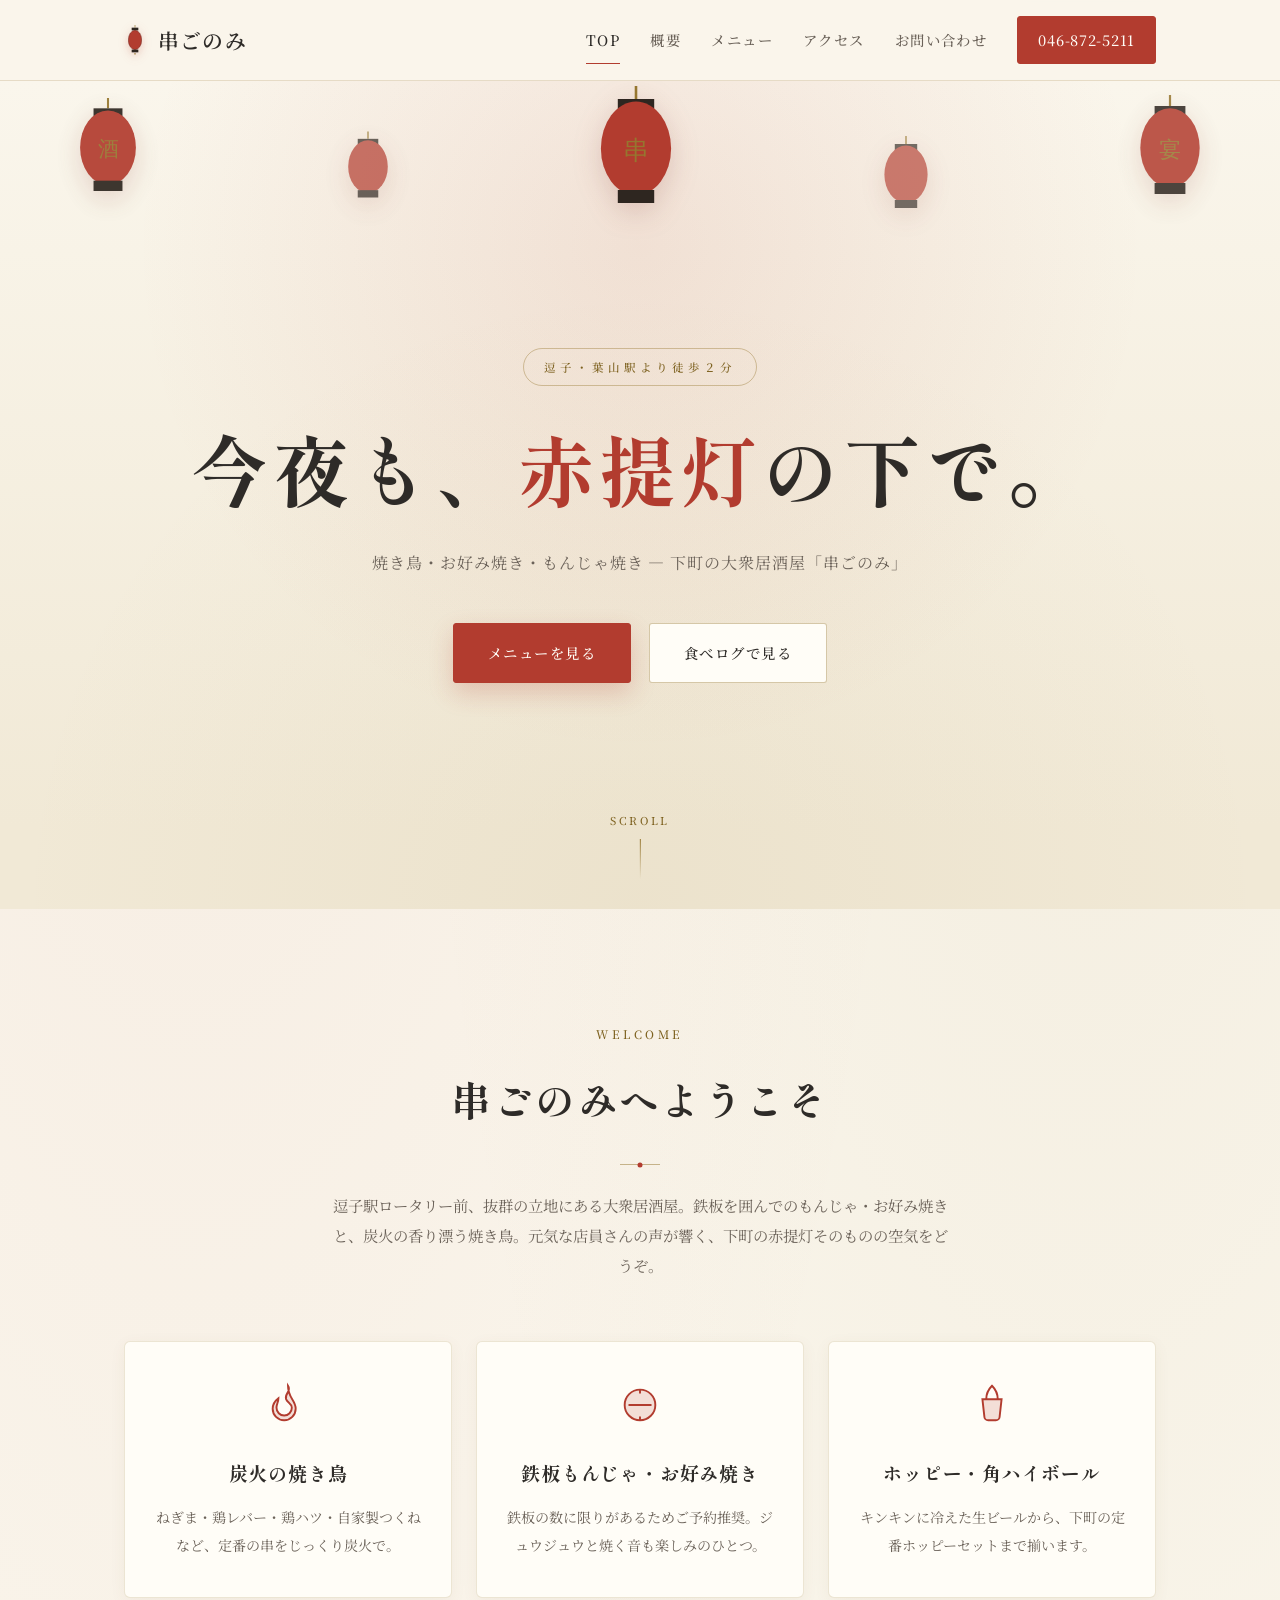
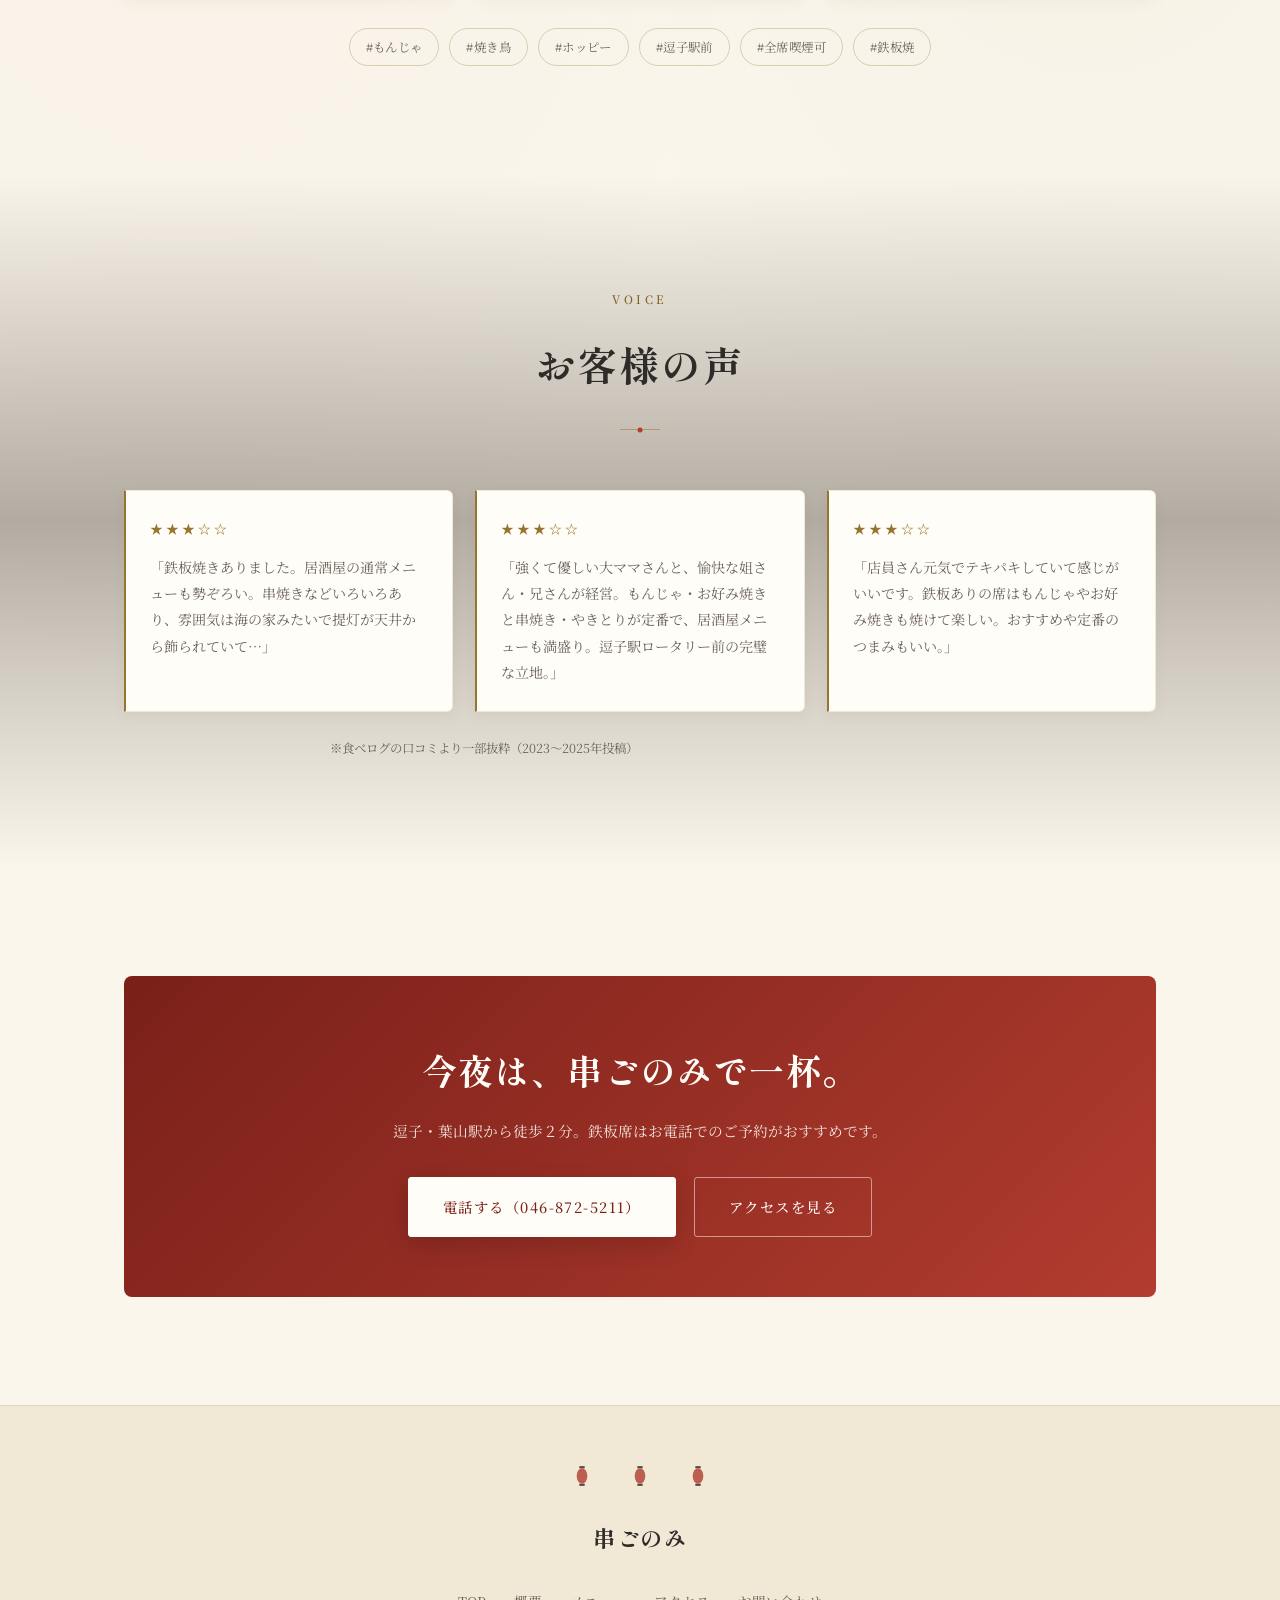
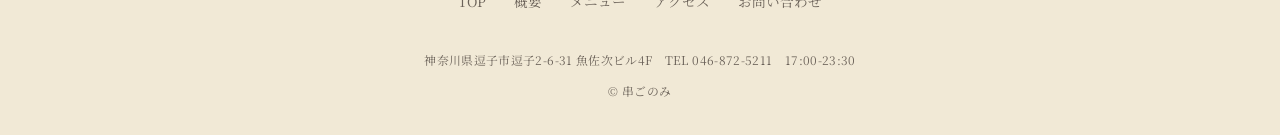
==== commit f8f96f8a: "Add files via upload" ====
--- a/index.html
+++ b/index.html
@@ -5,7 +5,7 @@
 <meta name="viewport" content="width=device-width, initial-scale=1.0">
 <title>串ごのみ｜逗子・葉山駅すぐの大衆居酒屋（焼き鳥・お好み焼き・もんじゃ）</title>
 <meta name="description" content="逗子・葉山駅から徒歩2分。焼き鳥・お好み焼き・もんじゃが自慢の下町大衆居酒屋「串ごのみ」。赤提灯の灯る店内で、鉄板を囲みながらゆったりと。">
-<link rel="icon" href="data:image/svg+xml,%3Csvg xmlns='http://www.w3.org/2000/svg' viewBox='0 0 60 90'%3E%3Cellipse cx='30' cy='45' rx='24' ry='32' fill='%239c2f26'/%3E%3Crect x='20' y='8' width='20' height='10' fill='%231c1712'/%3E%3Crect x='20' y='72' width='20' height='10' fill='%231c1712'/%3E%3C/svg%3E">
+<link rel="icon" href="data:image/svg+xml,%3Csvg xmlns='http://www.w3.org/2000/svg' viewBox='0 0 60 90'%3E%3Cellipse cx='30' cy='45' rx='24' ry='32' fill='%23b23c2f'/%3E%3Crect x='20' y='8' width='20' height='10' fill='%232e2620'/%3E%3Crect x='20' y='72' width='20' height='10' fill='%232e2620'/%3E%3C/svg%3E">
 <link rel="stylesheet" href="css/style.css">
 </head>
 <body>
@@ -16,12 +16,12 @@
   <div class="header-inner">
     <a href="index.html" class="logo">
       <svg class="lantern-mini" viewBox="0 0 60 90" xmlns="http://www.w3.org/2000/svg">
-        <line x1="30" y1="0" x2="30" y2="8" stroke="#a8823c" stroke-width="2"/>
-        <rect x="20" y="8" width="20" height="8" fill="#1c1712"/>
-        <ellipse cx="30" cy="45" rx="20" ry="29" fill="#9c2f26"/>
+        <line x1="30" y1="0" x2="30" y2="8" stroke="#96762f" stroke-width="2"/>
+        <rect x="20" y="8" width="20" height="8" fill="#2e2620"/>
+        <ellipse cx="30" cy="45" rx="20" ry="29" fill="#b23c2f"/>
         <ellipse cx="30" cy="45" rx="20" ry="29" fill="none" stroke="#6e1f19" stroke-width="1.5"/>
-        <rect x="20" y="74" width="20" height="8" fill="#1c1712"/>
-        <path d="M28 84 L32 84 L30 92 Z" fill="#a8823c"/>
+        <rect x="20" y="74" width="20" height="8" fill="#2e2620"/>
+        <path d="M28 84 L32 84 L30 92 Z" fill="#96762f"/>
       </svg>
       串ごのみ
     </a>
@@ -40,11 +40,11 @@
 <main>
   <section class="hero">
     <div class="hero-lanterns">
-      <svg class="lantern" viewBox="0 0 60 90"><line x1="30" y1="0" x2="30" y2="10" stroke="#a8823c" stroke-width="2"/><rect x="16" y="10" width="28" height="10" fill="#1c1712"/><ellipse cx="30" cy="48" rx="27" ry="36" fill="#9c2f26"/><text x="30" y="56" text-anchor="middle" font-size="20" fill="#a8823c" font-family="serif">酒</text><rect x="16" y="80" width="28" height="10" fill="#1c1712"/></svg>
-      <svg class="lantern" viewBox="0 0 60 90"><line x1="30" y1="0" x2="30" y2="10" stroke="#a8823c" stroke-width="2"/><rect x="16" y="10" width="28" height="10" fill="#1c1712"/><ellipse cx="30" cy="48" rx="27" ry="36" fill="#9c2f26"/><rect x="16" y="80" width="28" height="10" fill="#1c1712"/></svg>
-      <svg class="lantern" viewBox="0 0 60 90"><line x1="30" y1="0" x2="30" y2="10" stroke="#a8823c" stroke-width="2"/><rect x="16" y="10" width="28" height="10" fill="#1c1712"/><ellipse cx="30" cy="48" rx="27" ry="36" fill="#9c2f26"/><text x="30" y="56" text-anchor="middle" font-size="20" fill="#a8823c" font-family="serif">串</text><rect x="16" y="80" width="28" height="10" fill="#1c1712"/></svg>
-      <svg class="lantern" viewBox="0 0 60 90"><line x1="30" y1="0" x2="30" y2="10" stroke="#a8823c" stroke-width="2"/><rect x="16" y="10" width="28" height="10" fill="#1c1712"/><ellipse cx="30" cy="48" rx="27" ry="36" fill="#9c2f26"/><rect x="16" y="80" width="28" height="10" fill="#1c1712"/></svg>
-      <svg class="lantern" viewBox="0 0 60 90"><line x1="30" y1="0" x2="30" y2="10" stroke="#a8823c" stroke-width="2"/><rect x="16" y="10" width="28" height="10" fill="#1c1712"/><ellipse cx="30" cy="48" rx="27" ry="36" fill="#9c2f26"/><text x="30" y="56" text-anchor="middle" font-size="20" fill="#a8823c" font-family="serif">宴</text><rect x="16" y="80" width="28" height="10" fill="#1c1712"/></svg>
+      <svg class="lantern" viewBox="0 0 60 90"><line x1="30" y1="0" x2="30" y2="10" stroke="#96762f" stroke-width="2"/><rect x="16" y="10" width="28" height="10" fill="#2e2620"/><ellipse cx="30" cy="48" rx="27" ry="36" fill="#b23c2f"/><text x="30" y="56" text-anchor="middle" font-size="20" fill="#96762f" font-family="serif">酒</text><rect x="16" y="80" width="28" height="10" fill="#2e2620"/></svg>
+      <svg class="lantern" viewBox="0 0 60 90"><line x1="30" y1="0" x2="30" y2="10" stroke="#96762f" stroke-width="2"/><rect x="16" y="10" width="28" height="10" fill="#2e2620"/><ellipse cx="30" cy="48" rx="27" ry="36" fill="#b23c2f"/><rect x="16" y="80" width="28" height="10" fill="#2e2620"/></svg>
+      <svg class="lantern" viewBox="0 0 60 90"><line x1="30" y1="0" x2="30" y2="10" stroke="#96762f" stroke-width="2"/><rect x="16" y="10" width="28" height="10" fill="#2e2620"/><ellipse cx="30" cy="48" rx="27" ry="36" fill="#b23c2f"/><text x="30" y="56" text-anchor="middle" font-size="20" fill="#96762f" font-family="serif">串</text><rect x="16" y="80" width="28" height="10" fill="#2e2620"/></svg>
+      <svg class="lantern" viewBox="0 0 60 90"><line x1="30" y1="0" x2="30" y2="10" stroke="#96762f" stroke-width="2"/><rect x="16" y="10" width="28" height="10" fill="#2e2620"/><ellipse cx="30" cy="48" rx="27" ry="36" fill="#b23c2f"/><rect x="16" y="80" width="28" height="10" fill="#2e2620"/></svg>
+      <svg class="lantern" viewBox="0 0 60 90"><line x1="30" y1="0" x2="30" y2="10" stroke="#96762f" stroke-width="2"/><rect x="16" y="10" width="28" height="10" fill="#2e2620"/><ellipse cx="30" cy="48" rx="27" ry="36" fill="#b23c2f"/><text x="30" y="56" text-anchor="middle" font-size="20" fill="#96762f" font-family="serif">宴</text><rect x="16" y="80" width="28" height="10" fill="#2e2620"/></svg>
     </div>
     <div class="hero-content">
       <span class="hero-eyebrow">逗子・葉山駅より徒歩２分</span>
@@ -70,14 +70,14 @@
       <div class="grid-3">
         <div class="feature-card reveal">
           <svg class="feature-icon" viewBox="0 0 48 48" fill="none" xmlns="http://www.w3.org/2000/svg">
-            <path d="M24 6c4 6-4 8-2 14 1.5 4 6 4 6 9a8 8 0 1 1-16 0c0-4 2-6 2-10-4 3-6 7-6 11a12 12 0 0 0 24 0c0-9-8-11-8-24z" stroke="currentColor" stroke-width="2" fill="rgba(156,47,38,.18)"/>
+            <path d="M24 6c4 6-4 8-2 14 1.5 4 6 4 6 9a8 8 0 1 1-16 0c0-4 2-6 2-10-4 3-6 7-6 11a12 12 0 0 0 24 0c0-9-8-11-8-24z" stroke="currentColor" stroke-width="2" fill="rgba(178,60,47,.16)"/>
           </svg>
           <h3>炭火の焼き鳥</h3>
           <p>ねぎま・鶏レバー・鶏ハツ・自家製つくねなど、定番の串をじっくり炭火で。</p>
         </div>
         <div class="feature-card reveal reveal-delay-1">
           <svg class="feature-icon" viewBox="0 0 48 48" fill="none" xmlns="http://www.w3.org/2000/svg">
-            <circle cx="24" cy="26" r="16" stroke="currentColor" stroke-width="2" fill="rgba(156,47,38,.18)"/>
+            <circle cx="24" cy="26" r="16" stroke="currentColor" stroke-width="2" fill="rgba(178,60,47,.16)"/>
             <path d="M12 26h24M24 10v4M24 38v4" stroke="currentColor" stroke-width="2"/>
           </svg>
           <h3>鉄板もんじゃ・お好み焼き</h3>
@@ -85,7 +85,7 @@
         </div>
         <div class="feature-card reveal reveal-delay-2">
           <svg class="feature-icon" viewBox="0 0 48 48" fill="none" xmlns="http://www.w3.org/2000/svg">
-            <path d="M14 20h20l-2 18a4 4 0 0 1-4 4H20a4 4 0 0 1-4-4l-2-18z" stroke="currentColor" stroke-width="2" fill="rgba(156,47,38,.18)"/>
+            <path d="M14 20h20l-2 18a4 4 0 0 1-4 4H20a4 4 0 0 1-4-4l-2-18z" stroke="currentColor" stroke-width="2" fill="rgba(178,60,47,.16)"/>
             <path d="M18 20c0-6 2-10 6-14 4 4 6 8 6 14" stroke="currentColor" stroke-width="2"/>
           </svg>
           <h3>ホッピー・角ハイボール</h3>
@@ -146,9 +146,9 @@
 <footer class="site-footer">
   <div class="wrap">
     <div class="footer-lanterns">
-      <svg class="lantern-mini" viewBox="0 0 60 90"><ellipse cx="30" cy="45" rx="20" ry="29" fill="#9c2f26"/><rect x="20" y="8" width="20" height="8" fill="#1c1712"/><rect x="20" y="74" width="20" height="8" fill="#1c1712"/></svg>
-      <svg class="lantern-mini" viewBox="0 0 60 90"><ellipse cx="30" cy="45" rx="20" ry="29" fill="#9c2f26"/><rect x="20" y="8" width="20" height="8" fill="#1c1712"/><rect x="20" y="74" width="20" height="8" fill="#1c1712"/></svg>
-      <svg class="lantern-mini" viewBox="0 0 60 90"><ellipse cx="30" cy="45" rx="20" ry="29" fill="#9c2f26"/><rect x="20" y="8" width="20" height="8" fill="#1c1712"/><rect x="20" y="74" width="20" height="8" fill="#1c1712"/></svg>
+      <svg class="lantern-mini" viewBox="0 0 60 90"><ellipse cx="30" cy="45" rx="20" ry="29" fill="#b23c2f"/><rect x="20" y="8" width="20" height="8" fill="#2e2620"/><rect x="20" y="74" width="20" height="8" fill="#2e2620"/></svg>
+      <svg class="lantern-mini" viewBox="0 0 60 90"><ellipse cx="30" cy="45" rx="20" ry="29" fill="#b23c2f"/><rect x="20" y="8" width="20" height="8" fill="#2e2620"/><rect x="20" y="74" width="20" height="8" fill="#2e2620"/></svg>
+      <svg class="lantern-mini" viewBox="0 0 60 90"><ellipse cx="30" cy="45" rx="20" ry="29" fill="#b23c2f"/><rect x="20" y="8" width="20" height="8" fill="#2e2620"/><rect x="20" y="74" width="20" height="8" fill="#2e2620"/></svg>
     </div>
     <div class="footer-logo">串ごのみ</div>
     <nav class="footer-nav">
--- a/css/style.css
+++ b/css/style.css
@@ -1,20 +1,21 @@
-@import url('https://fonts.googleapis.com/css2?family=Noto+Sans+JP:wght@400;500;700;900&display=swap');
+@import url('https://fonts.googleapis.com/css2?family=Shippori+Mincho:wght@400;500;600;700;800&family=Noto+Serif+JP:wght@400;500;600;700&display=swap');
 
 :root {
-  --bg: #17130f;
-  --bg-deep: #0f0c09;
-  --wood: #3c2a1c;
-  --wood-light: #5a4130;
-  --iron: #2b2b2b;
-  --red: #9c2f26;
-  --red-light: #b8483a;
-  --red-deep: #6e1f19;
-  --brass: #a8823c;
-  --brass-soft: #c9a866;
-  --cream: #ece3d3;
-  --cream-dim: #a89985;
-  --shadow: rgba(0, 0, 0, 0.5);
-  --font: 'Noto Sans JP', sans-serif;
+  --bg: #faf6ec;
+  --bg-deep: #f1e9d6;
+  --paper: #fffdf7;
+  --wood: #a67c52;
+  --wood-light: #c7a479;
+  --red: #b23c2f;
+  --red-light: #c85040;
+  --red-deep: #7a2019;
+  --brass: #96762f;
+  --brass-soft: #7d611f;
+  --ink: #2e2b28;
+  --ink-dim: #6b6259;
+  --shadow: rgba(122, 92, 50, 0.16);
+  --font-mincho: 'Shippori Mincho', 'Noto Serif JP', serif;
+  --font-serif: 'Noto Serif JP', 'Shippori Mincho', serif;
 }
 
 * { box-sizing: border-box; margin: 0; padding: 0; }
@@ -24,13 +25,12 @@
 body {
   background-color: var(--bg);
   background-image:
-    repeating-linear-gradient(180deg, rgba(0,0,0,0.07) 0px, rgba(0,0,0,0.07) 1px, transparent 1px, transparent 3px),
-    radial-gradient(ellipse at 15% 0%, rgba(156,47,38,0.12), transparent 55%),
-    radial-gradient(ellipse at 85% 10%, rgba(168,130,60,0.06), transparent 45%);
-  color: var(--cream);
-  font-family: var(--font);
+    radial-gradient(ellipse at 15% 0%, rgba(178,60,47,0.06), transparent 50%),
+    radial-gradient(ellipse at 85% 10%, rgba(150,118,47,0.07), transparent 45%);
+  color: var(--ink);
+  font-family: var(--font-serif);
   font-weight: 400;
-  line-height: 1.9;
+  line-height: 1.95;
   overflow-x: hidden;
   -webkit-font-smoothing: antialiased;
 }
@@ -69,12 +69,12 @@
   position: sticky;
   top: 0;
   z-index: 500;
-  background: rgba(15, 12, 9, 0.94);
+  background: rgba(250, 246, 236, 0.92);
   backdrop-filter: blur(8px);
-  border-bottom: 1px solid rgba(168, 130, 60, 0.2);
+  border-bottom: 1px solid rgba(150, 118, 47, 0.2);
   transition: box-shadow .3s ease;
 }
-.site-header.scrolled { box-shadow: 0 10px 30px var(--shadow); }
+.site-header.scrolled { box-shadow: 0 10px 26px var(--shadow); }
 .header-inner {
   display: flex;
   align-items: center;
@@ -87,23 +87,24 @@
   display: flex;
   align-items: center;
   gap: 12px;
-  font-family: var(--font);
-  font-weight: 700;
-  font-size: 1.25rem;
-  color: var(--cream);
+  font-family: var(--font-mincho);
+  font-weight: 600;
+  font-size: 1.3rem;
+  color: var(--ink);
   letter-spacing: .06em;
 }
-.logo .lantern-mini { width: 22px; height: 30px; animation: swing 4.5s ease-in-out infinite; transform-origin: top center; filter: drop-shadow(0 0 6px rgba(156,47,38,.5)); }
+.logo .lantern-mini { width: 22px; height: 30px; animation: swing 4.5s ease-in-out infinite; transform-origin: top center; filter: drop-shadow(0 3px 5px rgba(178,60,47,.25)); }
 .nav {
   display: flex;
   align-items: center;
   gap: 30px;
 }
 .nav a {
-  font-size: .88rem;
+  font-family: var(--font-serif);
+  font-size: .9rem;
   font-weight: 500;
   letter-spacing: .1em;
-  color: var(--cream-dim);
+  color: var(--ink-dim);
   position: relative;
   padding: 4px 0;
   transition: color .25s ease;
@@ -113,22 +114,22 @@
   position: absolute;
   left: 0; bottom: -6px;
   width: 0; height: 1px;
-  background: var(--brass-soft);
+  background: var(--red);
   transition: width .3s ease;
 }
-.nav a:hover, .nav a.active { color: var(--cream); }
+.nav a:hover, .nav a.active { color: var(--ink); }
 .nav a:hover::after, .nav a.active::after { width: 100%; }
 .nav .btn-call {
-  background: transparent;
-  color: var(--brass-soft);
+  background: var(--red);
+  color: var(--paper);
   padding: 9px 20px;
   border-radius: 3px;
-  border: 1px solid rgba(168,130,60,.5);
+  border: 1px solid var(--red);
   font-weight: 500;
   letter-spacing: .05em;
   transition: all .25s ease;
 }
-.nav .btn-call:hover { background: rgba(168,130,60,.1); border-color: var(--brass-soft); }
+.nav .btn-call:hover { background: var(--red-light); border-color: var(--red-light); }
 
 .hamburger {
   display: none;
@@ -139,7 +140,7 @@
   cursor: pointer;
   padding: 8px;
 }
-.hamburger span { width: 22px; height: 1px; background: var(--brass-soft); transition: all .3s ease; }
+.hamburger span { width: 22px; height: 1px; background: var(--ink); transition: all .3s ease; }
 .hamburger.open span:nth-child(1) { transform: translateY(6px) rotate(45deg); }
 .hamburger.open span:nth-child(2) { opacity: 0; }
 .hamburger.open span:nth-child(3) { transform: translateY(-6px) rotate(-45deg); }
@@ -151,7 +152,8 @@
   gap: 8px;
   padding: 15px 34px;
   border-radius: 3px;
-  font-size: .88rem;
+  font-family: var(--font-serif);
+  font-size: .9rem;
   font-weight: 500;
   letter-spacing: .1em;
   border: 1px solid transparent;
@@ -160,17 +162,17 @@
 }
 .btn-primary {
   background: var(--red);
-  color: var(--cream);
+  color: var(--paper);
   border-color: var(--red);
-  box-shadow: 0 8px 20px rgba(156,47,38,.3);
-}
-.btn-primary:hover { background: var(--red-light); transform: translateY(-2px); box-shadow: 0 12px 26px rgba(156,47,38,.4); }
+  box-shadow: 0 10px 24px rgba(178,60,47,.22);
+}
+.btn-primary:hover { background: var(--red-light); border-color: var(--red-light); transform: translateY(-2px); box-shadow: 0 14px 28px rgba(178,60,47,.3); }
 .btn-outline {
-  background: transparent;
-  color: var(--brass-soft);
-  border-color: rgba(168,130,60,.5);
-}
-.btn-outline:hover { background: rgba(168,130,60,.08); border-color: var(--brass-soft); transform: translateY(-2px); }
+  background: var(--paper);
+  color: var(--ink);
+  border-color: rgba(150,118,47,.4);
+}
+.btn-outline:hover { background: var(--bg-deep); border-color: var(--brass); transform: translateY(-2px); }
 
 /* ---------- Hero ---------- */
 .hero {
@@ -187,9 +189,9 @@
   content: '';
   position: absolute; inset: 0;
   background:
-    radial-gradient(circle at 50% 25%, rgba(156,47,38,.20), transparent 55%),
-    radial-gradient(circle at 50% 100%, rgba(168,130,60,.08), transparent 60%),
-    linear-gradient(180deg, var(--bg-deep), var(--bg) 65%);
+    radial-gradient(circle at 50% 20%, rgba(178,60,47,.10), transparent 55%),
+    radial-gradient(circle at 50% 100%, rgba(150,118,47,.06), transparent 60%),
+    linear-gradient(180deg, var(--bg), var(--bg-deep) 90%);
   z-index: 0;
 }
 .hero-lanterns {
@@ -201,40 +203,41 @@
   z-index: 1;
   pointer-events: none;
 }
-.hero-lanterns .lantern { width: 62px; animation: swing 5s ease-in-out infinite; transform-origin: top center; opacity: .8; filter: drop-shadow(0 0 16px rgba(156,47,38,.35)); }
-.hero-lanterns .lantern:nth-child(2) { animation-delay: .7s; width: 44px; opacity: .55; margin-top: 40px; }
-.hero-lanterns .lantern:nth-child(3) { animation-delay: 1.4s; width: 78px; opacity: .9; }
-.hero-lanterns .lantern:nth-child(4) { animation-delay: .35s; width: 48px; opacity: .5; margin-top: 55px; }
-.hero-lanterns .lantern:nth-child(5) { animation-delay: 1.9s; width: 66px; opacity: .7; }
+.hero-lanterns .lantern { width: 62px; animation: swing 5s ease-in-out infinite; transform-origin: top center; opacity: .92; filter: drop-shadow(0 8px 14px rgba(122,32,25,.18)); }
+.hero-lanterns .lantern:nth-child(2) { animation-delay: .7s; width: 44px; opacity: .7; margin-top: 40px; }
+.hero-lanterns .lantern:nth-child(3) { animation-delay: 1.4s; width: 78px; opacity: 1; }
+.hero-lanterns .lantern:nth-child(4) { animation-delay: .35s; width: 48px; opacity: .65; margin-top: 55px; }
+.hero-lanterns .lantern:nth-child(5) { animation-delay: 1.9s; width: 66px; opacity: .85; }
 
 .hero-content { position: relative; z-index: 2; }
 .hero-eyebrow {
   display: inline-block;
   color: var(--brass-soft);
+  font-family: var(--font-serif);
   font-weight: 500;
   letter-spacing: .35em;
   font-size: .72rem;
   margin-bottom: 26px;
-  border: 1px solid rgba(168,130,60,.4);
+  border: 1px solid rgba(150,118,47,.4);
   padding: 7px 20px;
   border-radius: 999px;
 }
 .hero-title {
-  font-family: var(--font);
-  font-weight: 900;
-  font-size: clamp(2.4rem, 6.5vw, 4.6rem);
-  line-height: 1.4;
-  color: var(--cream);
-  letter-spacing: .04em;
-  text-shadow: 0 4px 30px rgba(0,0,0,.5);
-  animation: glow 5s ease-in-out infinite;
-}
-.hero-title span { color: var(--red-light); }
+  font-family: var(--font-mincho);
+  font-weight: 700;
+  font-size: clamp(2.5rem, 6.5vw, 4.8rem);
+  line-height: 1.45;
+  color: var(--ink);
+  letter-spacing: .06em;
+  animation: none;
+}
+.hero-title span { color: var(--red); }
 .hero-sub {
   margin-top: 24px;
+  font-family: var(--font-serif);
   font-size: 1rem;
   font-weight: 400;
-  color: var(--cream-dim);
+  color: var(--ink-dim);
   letter-spacing: .06em;
 }
 .hero-actions {
@@ -259,15 +262,11 @@
   align-items: center;
   gap: 8px;
 }
-.hero-scroll .line { width: 1px; height: 40px; background: linear-gradient(var(--brass-soft), transparent); animation: scrollLine 2.2s ease-in-out infinite; }
+.hero-scroll .line { width: 1px; height: 40px; background: linear-gradient(var(--brass), transparent); animation: scrollLine 2.2s ease-in-out infinite; }
 
 @keyframes swing {
   0%, 100% { transform: rotate(-3deg); }
   50% { transform: rotate(3deg); }
-}
-@keyframes glow {
-  0%, 100% { text-shadow: 0 4px 30px rgba(0,0,0,.5); }
-  50% { text-shadow: 0 4px 30px rgba(0,0,0,.5), 0 0 34px rgba(156,47,38,.25); }
 }
 @keyframes scrollLine {
   0% { transform: scaleY(0); transform-origin: top; }
@@ -281,29 +280,30 @@
 .section-title-wrap { text-align: center; margin-bottom: 60px; }
 .section-eyebrow {
   color: var(--brass-soft);
+  font-family: var(--font-serif);
   font-weight: 500;
   letter-spacing: .3em;
   font-size: .72rem;
   text-transform: uppercase;
 }
 .section-title {
-  font-family: var(--font);
-  font-weight: 700;
-  font-size: clamp(1.7rem, 4vw, 2.4rem);
-  color: var(--cream);
+  font-family: var(--font-mincho);
+  font-weight: 700;
+  font-size: clamp(1.7rem, 4vw, 2.5rem);
+  color: var(--ink);
   margin-top: 12px;
-  letter-spacing: .04em;
+  letter-spacing: .05em;
 }
 .section-desc {
   max-width: 620px;
   margin: 18px auto 0;
-  color: var(--cream-dim);
+  color: var(--ink-dim);
   font-size: .96rem;
 }
 
 .divider {
   width: 40px; height: 1px;
-  background: rgba(168,130,60,.5);
+  background: rgba(150,118,47,.5);
   margin: 26px auto;
   position: relative;
 }
@@ -329,48 +329,49 @@
 .grid-2 { display: grid; grid-template-columns: repeat(2, 1fr); gap: 28px; }
 
 .feature-card {
-  background: linear-gradient(160deg, rgba(60,42,28,.4), rgba(15,12,9,.6));
-  border: 1px solid rgba(168,130,60,.15);
+  background: var(--paper);
+  border: 1px solid rgba(150,118,47,.18);
   border-radius: 6px;
   padding: 38px 28px;
   text-align: center;
+  box-shadow: 0 4px 16px rgba(122,92,50,.06);
   transition: transform .3s ease, box-shadow .3s ease, border-color .3s ease;
 }
 .feature-card:hover {
   transform: translateY(-6px);
-  box-shadow: 0 20px 40px rgba(0,0,0,.4);
-  border-color: rgba(168,130,60,.4);
+  box-shadow: 0 20px 34px rgba(122,92,50,.14);
+  border-color: rgba(150,118,47,.4);
 }
 .feature-icon {
   width: 46px; height: 46px;
   margin: 0 auto 20px;
-  color: var(--red-light);
+  color: var(--red);
 }
 .feature-card h3 {
-  font-family: var(--font);
-  font-weight: 700;
-  font-size: 1.15rem;
-  color: var(--cream);
+  font-family: var(--font-mincho);
+  font-weight: 700;
+  font-size: 1.18rem;
+  color: var(--ink);
   margin-bottom: 12px;
-  letter-spacing: .03em;
-}
-.feature-card p { color: var(--cream-dim); font-size: .88rem; }
+  letter-spacing: .04em;
+}
+.feature-card p { color: var(--ink-dim); font-size: .88rem; }
 
 /* menu items */
 .menu-category { margin-bottom: 68px; }
 .menu-category h3 {
-  font-family: var(--font);
-  font-weight: 700;
-  font-size: 1.35rem;
-  color: var(--cream);
+  font-family: var(--font-mincho);
+  font-weight: 700;
+  font-size: 1.4rem;
+  color: var(--ink);
   margin-bottom: 8px;
   display: flex;
   align-items: center;
   gap: 12px;
-  letter-spacing: .03em;
+  letter-spacing: .04em;
 }
 .menu-category h3 .steam { width: 18px; height: 24px; }
-.menu-category .cat-desc { color: var(--cream-dim); font-size: .86rem; margin-bottom: 24px; }
+.menu-category .cat-desc { color: var(--ink-dim); font-size: .86rem; margin-bottom: 24px; }
 .menu-list { display: grid; grid-template-columns: repeat(2, 1fr); gap: 2px 40px; }
 .menu-item {
   display: flex;
@@ -378,12 +379,12 @@
   align-items: baseline;
   gap: 12px;
   padding: 15px 4px;
-  border-bottom: 1px solid rgba(168,130,60,.15);
+  border-bottom: 1px solid rgba(150,118,47,.16);
   transition: background .25s ease, padding-left .25s ease;
 }
-.menu-item:hover { background: rgba(156,47,38,.06); padding-left: 8px; }
-.menu-item .name { font-weight: 500; color: var(--cream); font-size: .95rem; }
-.menu-item .name small { display: block; color: var(--cream-dim); font-size: .76rem; margin-top: 3px; font-weight: 400; }
+.menu-item:hover { background: rgba(178,60,47,.05); padding-left: 8px; }
+.menu-item .name { font-family: var(--font-serif); font-weight: 500; color: var(--ink); font-size: .96rem; }
+.menu-item .name small { display: block; color: var(--ink-dim); font-size: .76rem; margin-top: 3px; font-weight: 400; }
 .menu-item .price {
   color: var(--brass-soft);
   font-weight: 500;
@@ -395,8 +396,8 @@
 
 /* nomihoudai highlight plan */
 .plan-box {
-  background: linear-gradient(155deg, rgba(156,47,38,.16), rgba(15,12,9,.5));
-  border: 1px solid rgba(168,130,60,.35);
+  background: linear-gradient(155deg, rgba(178,60,47,.06), var(--paper));
+  border: 1px solid rgba(150,118,47,.3);
   border-radius: 8px;
   padding: 34px 32px;
   display: flex;
@@ -406,17 +407,17 @@
   flex-wrap: wrap;
 }
 .plan-box .plan-text h4 {
-  font-family: var(--font);
+  font-family: var(--font-mincho);
   font-weight: 700;
   font-size: 1.15rem;
-  color: var(--cream);
-  letter-spacing: .03em;
+  color: var(--ink);
+  letter-spacing: .04em;
   margin-bottom: 8px;
 }
-.plan-box .plan-text p { color: var(--cream-dim); font-size: .88rem; max-width: 480px; }
+.plan-box .plan-text p { color: var(--ink-dim); font-size: .88rem; max-width: 480px; }
 .plan-box .plan-badge {
   flex-shrink: 0;
-  border: 1px solid var(--brass-soft);
+  border: 1px solid var(--brass);
   color: var(--brass-soft);
   font-size: .78rem;
   font-weight: 500;
@@ -427,8 +428,8 @@
 
 .tag-row { display: flex; flex-wrap: wrap; gap: 10px; justify-content: center; margin-top: 30px; }
 .tag {
-  border: 1px solid rgba(168,130,60,.3);
-  color: var(--cream-dim);
+  border: 1px solid rgba(150,118,47,.3);
+  color: var(--ink-dim);
   font-weight: 400;
   padding: 6px 16px;
   border-radius: 999px;
@@ -436,18 +437,18 @@
   letter-spacing: .03em;
   transition: all .25s ease;
 }
-.tag:hover { border-color: var(--brass-soft); color: var(--brass-soft); }
+.tag:hover { border-color: var(--red); color: var(--red); }
 
 /* info table */
 .info-table {
   width: 100%;
   border-collapse: collapse;
-  background: rgba(15,12,9,.4);
-  border: 1px solid rgba(168,130,60,.15);
+  background: var(--paper);
+  border: 1px solid rgba(150,118,47,.18);
   border-radius: 6px;
   overflow: hidden;
 }
-.info-table tr { border-bottom: 1px solid rgba(168,130,60,.12); }
+.info-table tr { border-bottom: 1px solid rgba(150,118,47,.14); }
 .info-table tr:last-child { border-bottom: none; }
 .info-table th, .info-table td {
   text-align: left;
@@ -456,22 +457,23 @@
 }
 .info-table th {
   width: 150px;
-  color: var(--brass-soft);
-  font-weight: 500;
+  font-family: var(--font-mincho);
+  color: var(--ink);
+  font-weight: 600;
   letter-spacing: .04em;
-  background: rgba(168,130,60,.05);
-}
-.info-table td { color: var(--cream-dim); }
+  background: rgba(150,118,47,.05);
+}
+.info-table td { color: var(--ink-dim); }
 .info-table a { color: var(--brass-soft); }
 .info-table a:hover { text-decoration: underline; }
 
 .map-frame {
   width: 100%;
   height: 380px;
-  border: 1px solid rgba(168,130,60,.2);
+  border: 1px solid rgba(150,118,47,.22);
   border-radius: 6px;
   overflow: hidden;
-  filter: grayscale(.4) sepia(.12) brightness(.9);
+  filter: sepia(.08) contrast(.98);
 }
 .map-frame iframe { width: 100%; height: 100%; border: 0; }
 
@@ -484,55 +486,52 @@
   position: relative;
   overflow: hidden;
 }
-.cta-band::before {
-  content: '';
-  position: absolute; inset: 0;
-  background: repeating-linear-gradient(180deg, rgba(0,0,0,.05) 0 1px, transparent 1px 3px);
-}
 .cta-band h2 {
-  font-family: var(--font);
-  font-weight: 700;
-  font-size: clamp(1.5rem, 3.4vw, 2.1rem);
-  color: var(--cream);
+  font-family: var(--font-mincho);
+  font-weight: 700;
+  font-size: clamp(1.5rem, 3.4vw, 2.2rem);
+  color: var(--paper);
   position: relative;
-  letter-spacing: .03em;
-}
-.cta-band p { color: rgba(236,227,211,.85); margin-top: 12px; position: relative; font-size: .92rem; }
+  letter-spacing: .04em;
+}
+.cta-band p { color: rgba(255,253,247,.88); margin-top: 12px; position: relative; font-size: .92rem; }
 .cta-band .hero-actions { margin-top: 32px; }
-.cta-band .btn-outline { border-color: rgba(236,227,211,.5); color: var(--cream); }
-.cta-band .btn-primary { background: var(--bg-deep); border-color: var(--bg-deep); box-shadow: 0 8px 24px rgba(0,0,0,.4); }
+.cta-band .btn-outline { background: transparent; border-color: rgba(255,253,247,.5); color: var(--paper); }
+.cta-band .btn-primary { background: var(--paper); border-color: var(--paper); color: var(--red-deep); box-shadow: 0 8px 24px rgba(0,0,0,.15); }
 
 /* review quote strip */
 .quote-strip { display: grid; grid-template-columns: repeat(3, 1fr); gap: 22px; }
 .quote-card {
-  background: rgba(60,42,28,.25);
+  background: var(--paper);
+  border: 1px solid rgba(150,118,47,.16);
   border-left: 2px solid var(--brass);
   padding: 26px 24px;
   border-radius: 0 6px 6px 0;
-}
-.quote-card p { font-size: .88rem; color: var(--cream-dim); line-height: 1.8; }
-.quote-card .stars { color: var(--brass-soft); margin-bottom: 12px; letter-spacing: 3px; font-size: .8rem; }
+  box-shadow: 0 4px 14px rgba(122,92,50,.06);
+}
+.quote-card p { font-family: var(--font-serif); font-size: .88rem; color: var(--ink-dim); line-height: 1.85; }
+.quote-card .stars { color: var(--brass); margin-bottom: 12px; letter-spacing: 3px; font-size: .8rem; }
 
 /* footer */
 .site-footer {
   background: var(--bg-deep);
-  border-top: 1px solid rgba(168,130,60,.15);
+  border-top: 1px solid rgba(150,118,47,.18);
   padding: 58px 0 30px;
   text-align: center;
 }
 .footer-logo {
-  font-family: var(--font);
-  font-weight: 700;
-  font-size: 1.35rem;
-  color: var(--cream);
-  letter-spacing: .05em;
+  font-family: var(--font-mincho);
+  font-weight: 700;
+  font-size: 1.4rem;
+  color: var(--ink);
+  letter-spacing: .06em;
 }
 .footer-nav { display: flex; justify-content: center; gap: 28px; flex-wrap: wrap; margin: 28px 0; }
-.footer-nav a { color: var(--cream-dim); font-size: .85rem; font-weight: 400; }
-.footer-nav a:hover { color: var(--brass-soft); }
-.footer-lanterns { display: flex; justify-content: center; gap: 40px; margin-bottom: 28px; opacity: .5; }
+.footer-nav a { color: var(--ink-dim); font-size: .85rem; font-weight: 400; }
+.footer-nav a:hover { color: var(--red); }
+.footer-lanterns { display: flex; justify-content: center; gap: 40px; margin-bottom: 28px; opacity: .8; }
 .footer-lanterns .lantern-mini { width: 18px; height: 24px; animation: swing 4.2s ease-in-out infinite; transform-origin: top center; }
-.site-footer small { color: rgba(168,153,133,.5); font-size: .74rem; letter-spacing: .03em; }
+.site-footer small { color: var(--ink-dim); font-size: .74rem; letter-spacing: .03em; }
 
 /* steam animation */
 .steam-wrap { position: relative; display: inline-block; }
@@ -541,7 +540,7 @@
   bottom: 100%;
   left: 50%;
   width: 5px; height: 5px;
-  background: rgba(236,227,211,.35);
+  background: rgba(107,98,89,.3);
   border-radius: 50%;
   filter: blur(3px);
   animation: steamRise 3.4s ease-in infinite;
@@ -560,38 +559,40 @@
   font-size: .8rem;
   font-weight: 500;
   letter-spacing: .05em;
-  border: 1px solid rgba(168,130,60,.3);
-  color: var(--cream-dim);
-}
-.open-status.is-open { color: #7fb693; border-color: rgba(127,182,147,.4); }
-.open-status.is-closed { color: var(--cream-dim); }
+  border: 1px solid rgba(150,118,47,.3);
+  background: var(--paper);
+  color: var(--ink-dim);
+}
+.open-status.is-open { color: #3f7a52; border-color: rgba(63,122,82,.35); background: #f0f7f1; }
+.open-status.is-closed { color: var(--ink-dim); }
 
 .contact-grid { display: grid; grid-template-columns: 1.1fr .9fr; gap: 36px; align-items: start; }
 .contact-card {
-  background: linear-gradient(160deg, rgba(60,42,28,.4), rgba(15,12,9,.6));
-  border: 1px solid rgba(168,130,60,.18);
+  background: var(--paper);
+  border: 1px solid rgba(150,118,47,.2);
   border-radius: 8px;
   padding: 42px;
-}
-.contact-card h3 { font-family: var(--font); font-weight: 700; color: var(--cream); font-size: 1.2rem; margin-bottom: 18px; letter-spacing: .03em; }
+  box-shadow: 0 4px 18px rgba(122,92,50,.07);
+}
+.contact-card h3 { font-family: var(--font-mincho); font-weight: 700; color: var(--ink); font-size: 1.22rem; margin-bottom: 18px; letter-spacing: .04em; }
 .big-phone {
-  font-family: var(--font);
+  font-family: var(--font-mincho);
   font-weight: 700;
   font-size: clamp(1.7rem, 4.4vw, 2.3rem);
-  color: var(--brass-soft);
+  color: var(--red);
   display: block;
   margin: 16px 0;
   letter-spacing: .02em;
   transition: color .25s ease;
 }
-.big-phone:hover { color: var(--cream); }
+.big-phone:hover { color: var(--red-deep); }
 .note-box {
   border-left: 2px solid var(--brass);
-  background: rgba(168,130,60,.06);
+  background: rgba(150,118,47,.06);
   padding: 16px 20px;
   border-radius: 0 6px 6px 0;
   font-size: .86rem;
-  color: var(--cream-dim);
+  color: var(--ink-dim);
   margin-top: 20px;
 }
 
@@ -604,20 +605,18 @@
   padding: 156px 0 74px;
   text-align: center;
   position: relative;
-  background:
-    radial-gradient(circle at 50% 0%, rgba(156,47,38,.14), transparent 55%),
-    var(--bg-deep);
-  border-bottom: 1px solid rgba(168,130,60,.12);
+  background: var(--bg-deep);
+  border-bottom: 1px solid rgba(150,118,47,.16);
 }
 .page-hero .section-eyebrow { display:block; margin-bottom: 10px; }
 .page-hero h1 {
-  font-family: var(--font);
-  font-weight: 900;
-  font-size: clamp(2rem, 5.4vw, 3rem);
-  color: var(--cream);
-  letter-spacing: .03em;
-}
-.breadcrumb { margin-top: 20px; font-size: .8rem; color: var(--cream-dim); letter-spacing: .03em; }
+  font-family: var(--font-mincho);
+  font-weight: 700;
+  font-size: clamp(2rem, 5.4vw, 3.1rem);
+  color: var(--ink);
+  letter-spacing: .05em;
+}
+.breadcrumb { margin-top: 20px; font-size: .8rem; color: var(--ink-dim); letter-spacing: .03em; }
 .breadcrumb a { color: var(--brass-soft); }
 
 /* responsive */
@@ -626,7 +625,7 @@
   .grid-2 { grid-template-columns: 1fr; }
   .menu-list { grid-template-columns: 1fr; }
   .plan-box { flex-direction: column; align-items: flex-start; }
-  .nav { position: fixed; top: 66px; left: 0; right: 0; background: var(--bg-deep); flex-direction: column; align-items: flex-start; padding: 26px; gap: 20px; border-bottom: 1px solid rgba(168,130,60,.15); transform: translateY(-140%); opacity: 0; transition: all .35s ease; }
+  .nav { position: fixed; top: 66px; left: 0; right: 0; background: var(--bg); flex-direction: column; align-items: flex-start; padding: 26px; gap: 20px; border-bottom: 1px solid rgba(150,118,47,.16); transform: translateY(-140%); opacity: 0; transition: all .35s ease; }
   .nav.open { transform: translateY(0); opacity: 1; }
   .hamburger { display: flex; }
   .info-table th { width: 110px; padding: 14px; font-size: .82rem; }
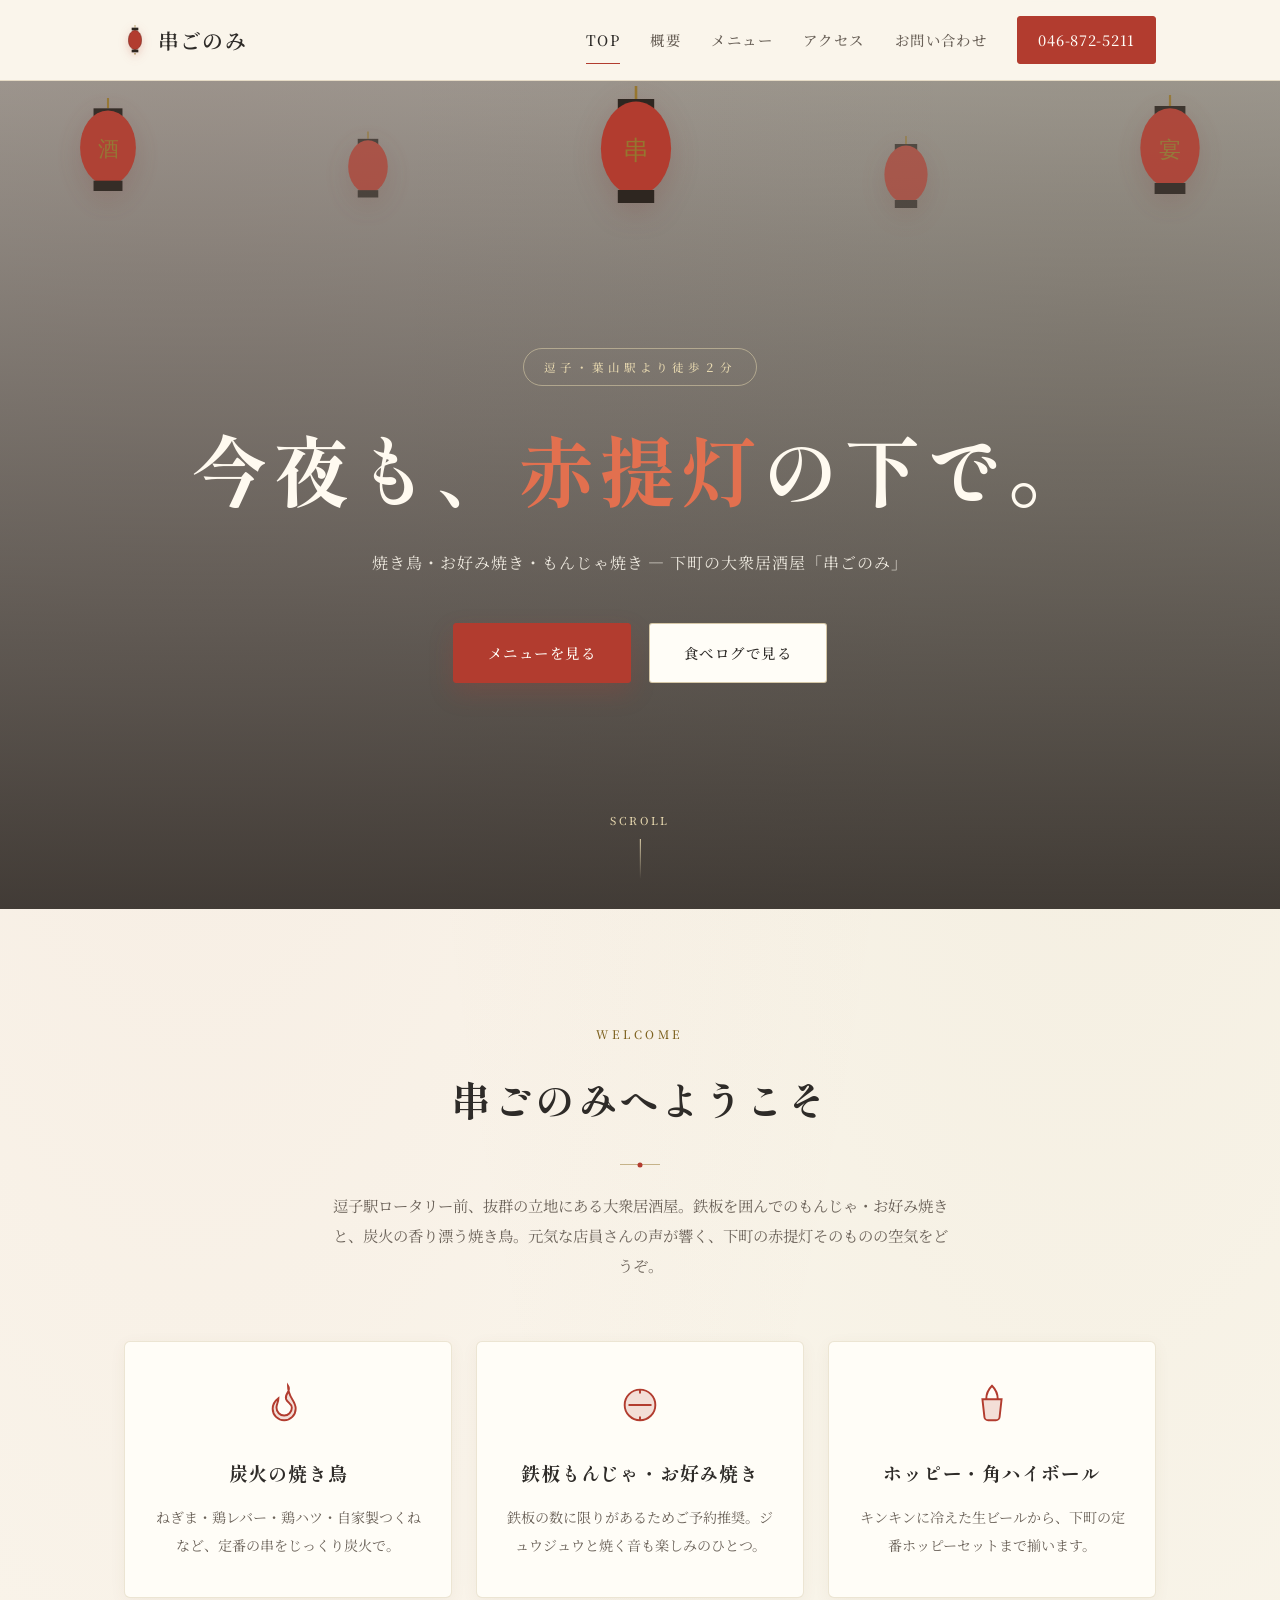
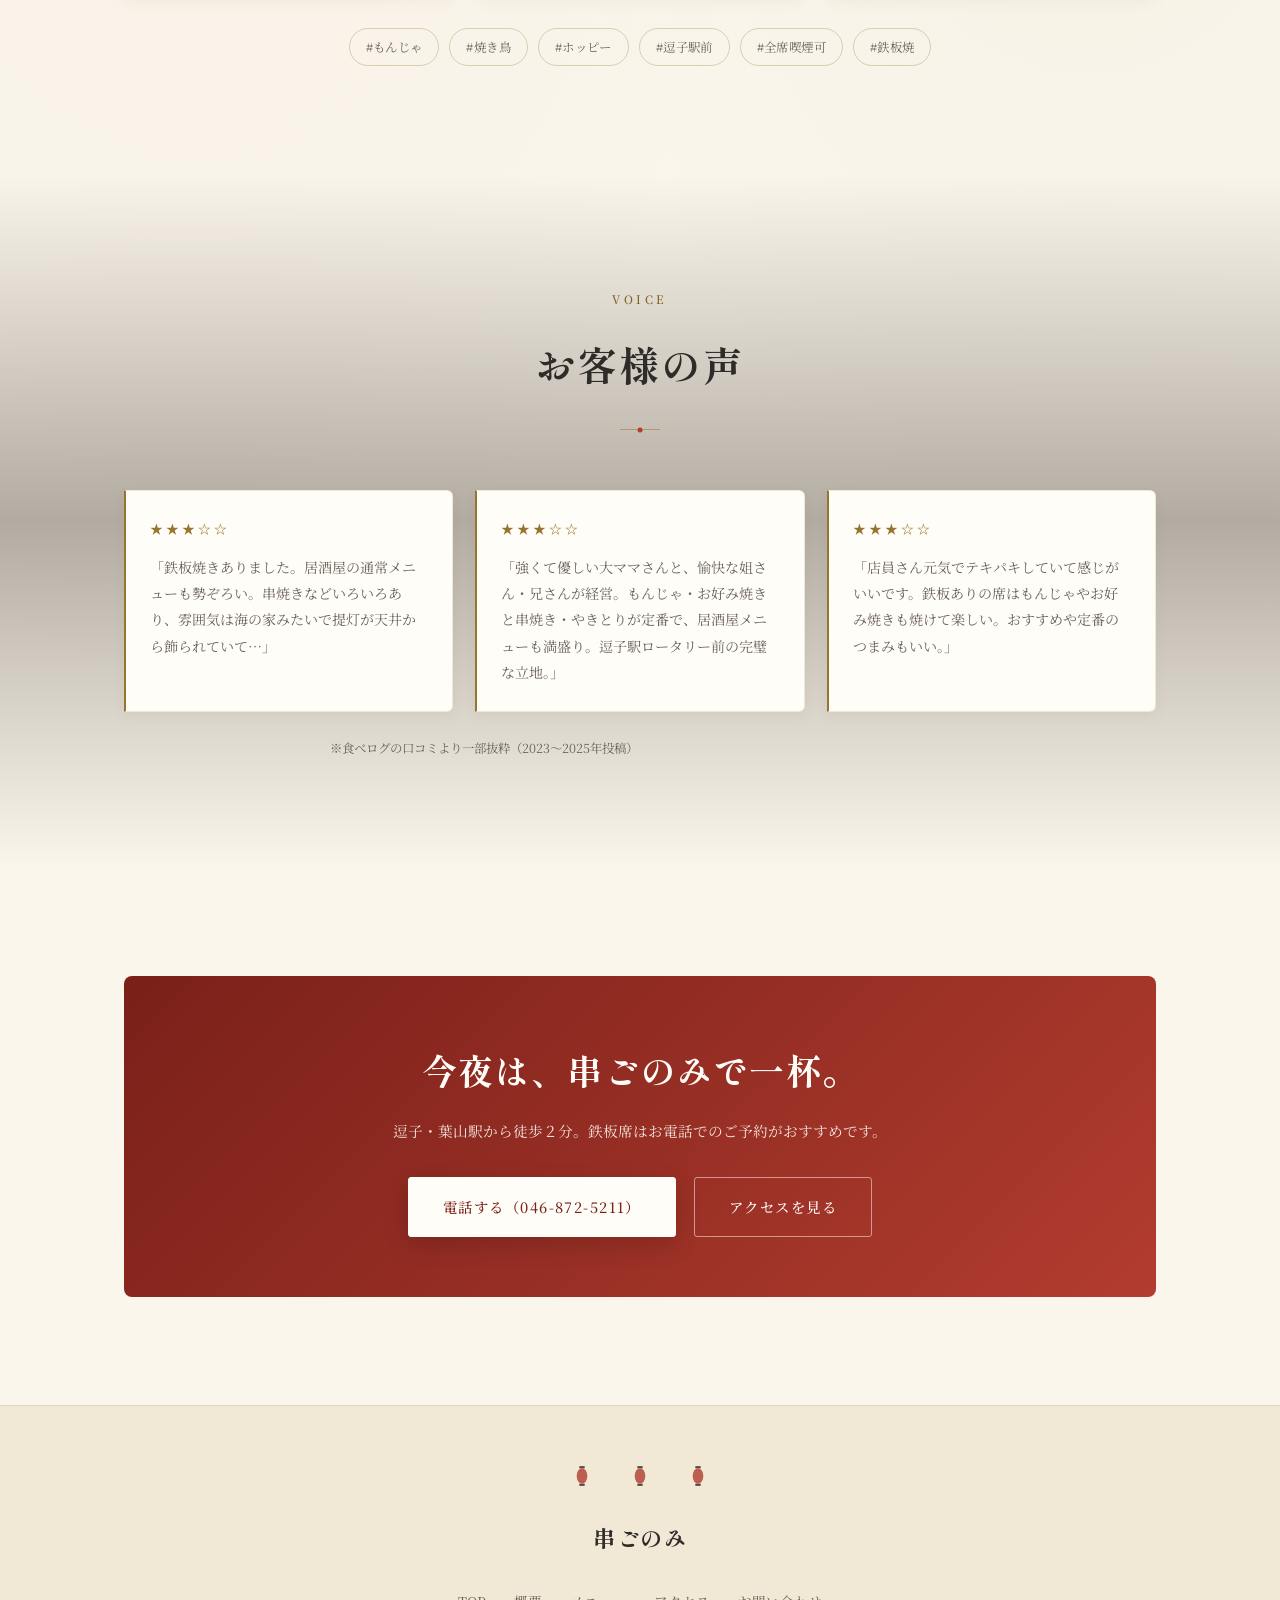
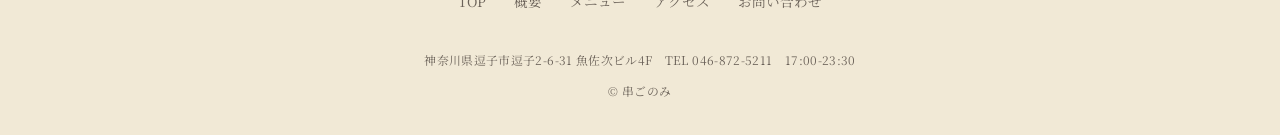
==== commit f4b87ece: "Add files via upload" ====
--- a/index.html
+++ b/index.html
@@ -38,7 +38,7 @@
 </header>
 
 <main>
-  <section class="hero">
+  <section class="hero has-photo" style="background-image:url('https://images.pexels.com/photos/30277906/pexels-photo-30277906.jpeg?auto=compress&amp;cs=tinysrgb&amp;w=1920');">
     <div class="hero-lanterns">
       <svg class="lantern" viewBox="0 0 60 90"><line x1="30" y1="0" x2="30" y2="10" stroke="#96762f" stroke-width="2"/><rect x="16" y="10" width="28" height="10" fill="#2e2620"/><ellipse cx="30" cy="48" rx="27" ry="36" fill="#b23c2f"/><text x="30" y="56" text-anchor="middle" font-size="20" fill="#96762f" font-family="serif">酒</text><rect x="16" y="80" width="28" height="10" fill="#2e2620"/></svg>
       <svg class="lantern" viewBox="0 0 60 90"><line x1="30" y1="0" x2="30" y2="10" stroke="#96762f" stroke-width="2"/><rect x="16" y="10" width="28" height="10" fill="#2e2620"/><ellipse cx="30" cy="48" rx="27" ry="36" fill="#b23c2f"/><rect x="16" y="80" width="28" height="10" fill="#2e2620"/></svg>
--- a/css/style.css
+++ b/css/style.css
@@ -194,6 +194,16 @@
     linear-gradient(180deg, var(--bg), var(--bg-deep) 90%);
   z-index: 0;
 }
+.hero.has-photo { background-size: cover; background-position: center 30%; }
+.hero.has-photo::before {
+  background: linear-gradient(180deg, rgba(20,14,10,.4), rgba(20,14,10,.8));
+}
+.hero.has-photo .hero-eyebrow { color: #e8d9b0; border-color: rgba(232,217,176,.5); }
+.hero.has-photo .hero-title { color: #fffaf0; }
+.hero.has-photo .hero-title span { color: #e2704f; }
+.hero.has-photo .hero-sub { color: rgba(255,250,240,.88); }
+.hero.has-photo .hero-scroll { color: #e8d9b0; }
+.hero.has-photo .hero-scroll .line { background: linear-gradient(#e8d9b0, transparent); }
 .hero-lanterns {
   position: absolute;
   top: 0; left: 0; right: 0;
@@ -346,6 +356,21 @@
   width: 46px; height: 46px;
   margin: 0 auto 20px;
   color: var(--red);
+}
+.feature-card.has-photo { padding: 0 0 32px; overflow: hidden; text-align: center; }
+.feature-card .card-photo {
+  width: 100%; height: 168px;
+  object-fit: cover;
+  display: block;
+  margin-bottom: 22px;
+}
+.feature-card.has-photo h3, .feature-card.has-photo p { padding: 0 28px; }
+.menu-photo {
+  width: 100%; height: 220px;
+  object-fit: cover;
+  border-radius: 8px;
+  margin-bottom: 22px;
+  filter: saturate(1.05);
 }
 .feature-card h3 {
   font-family: var(--font-mincho);
